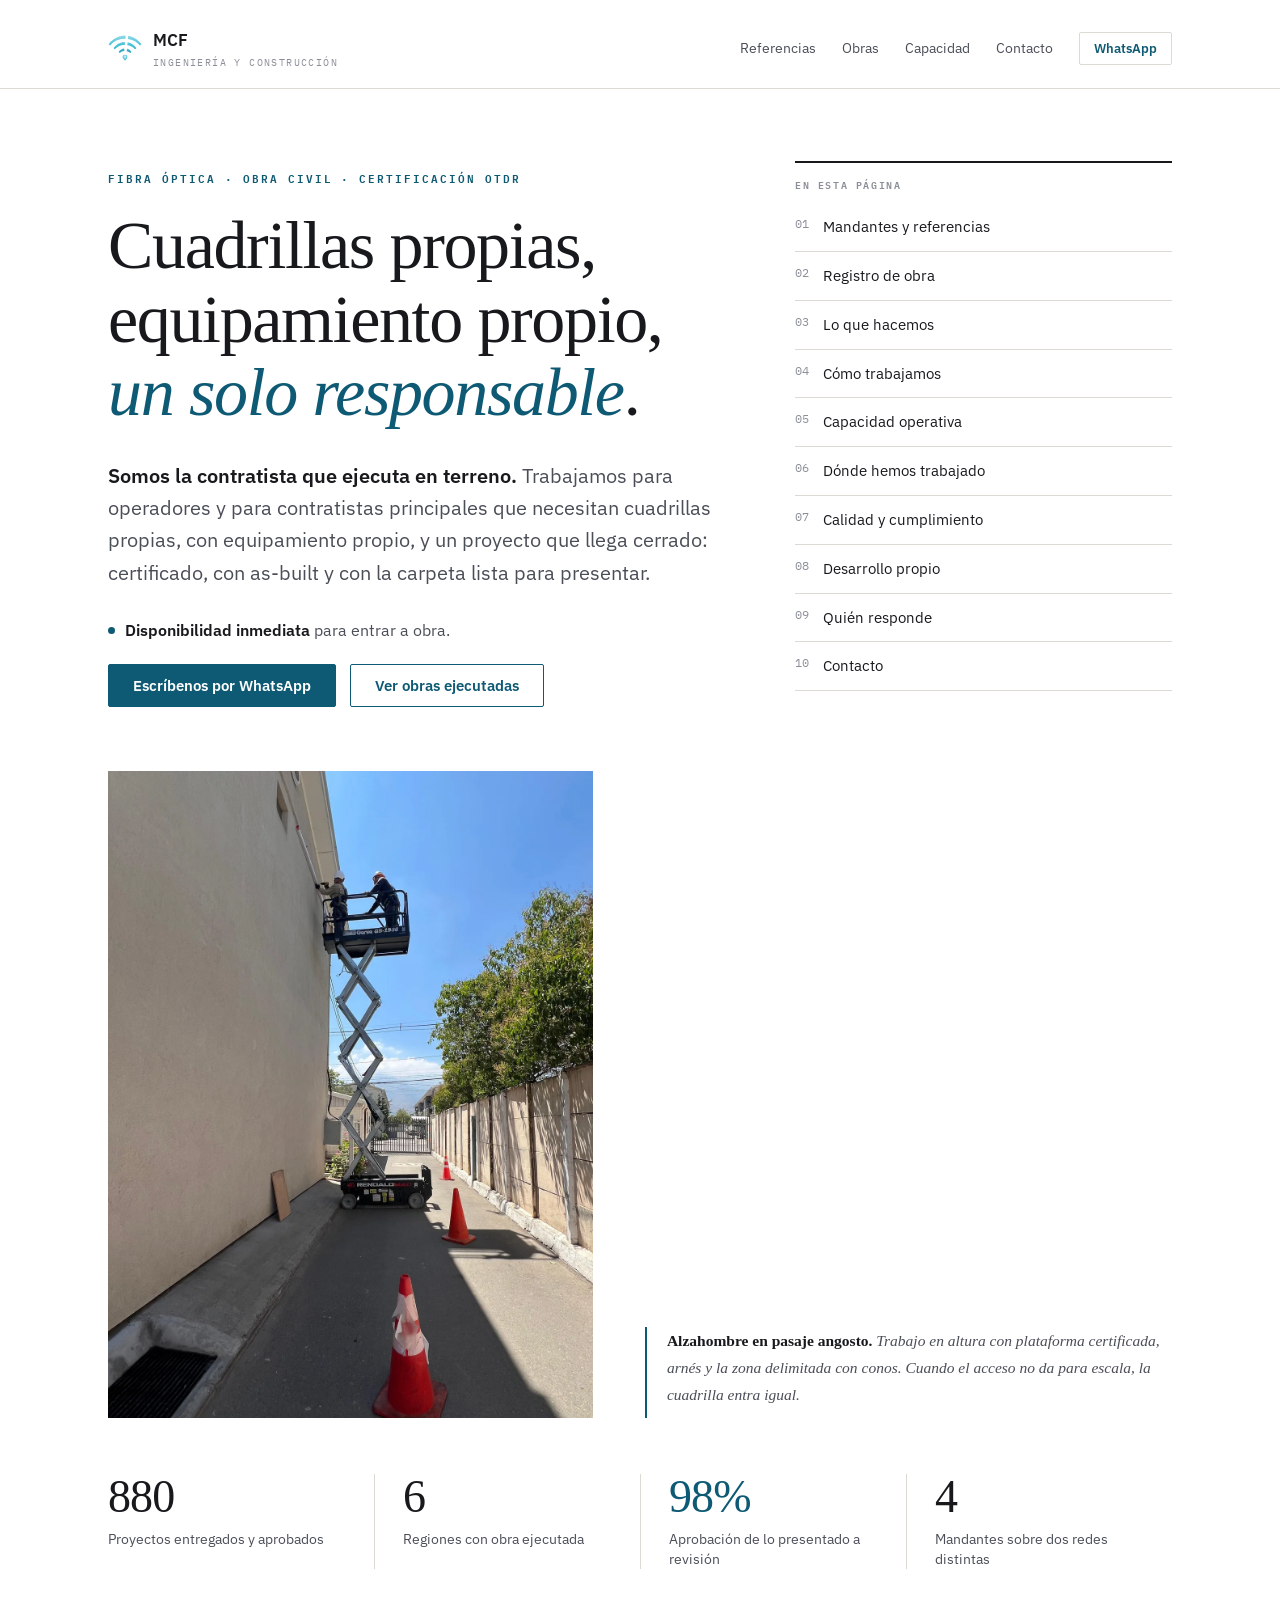
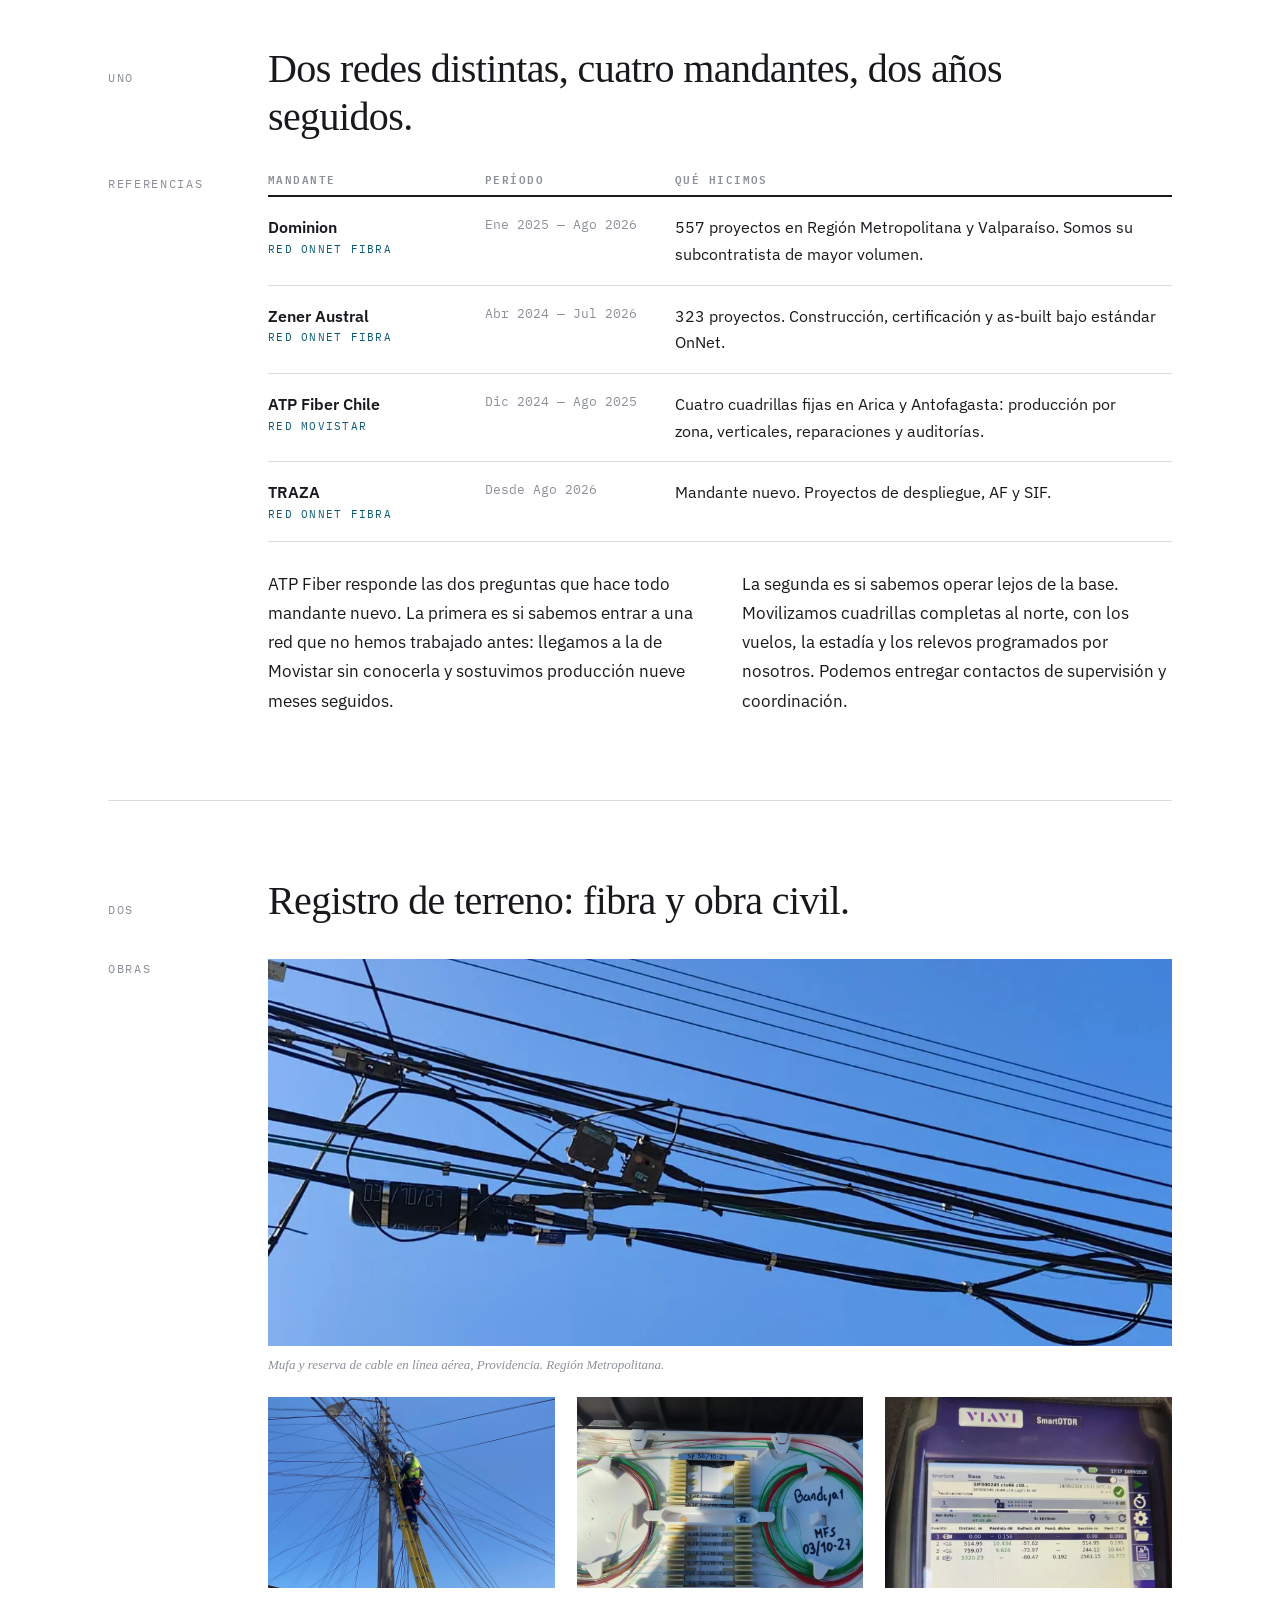
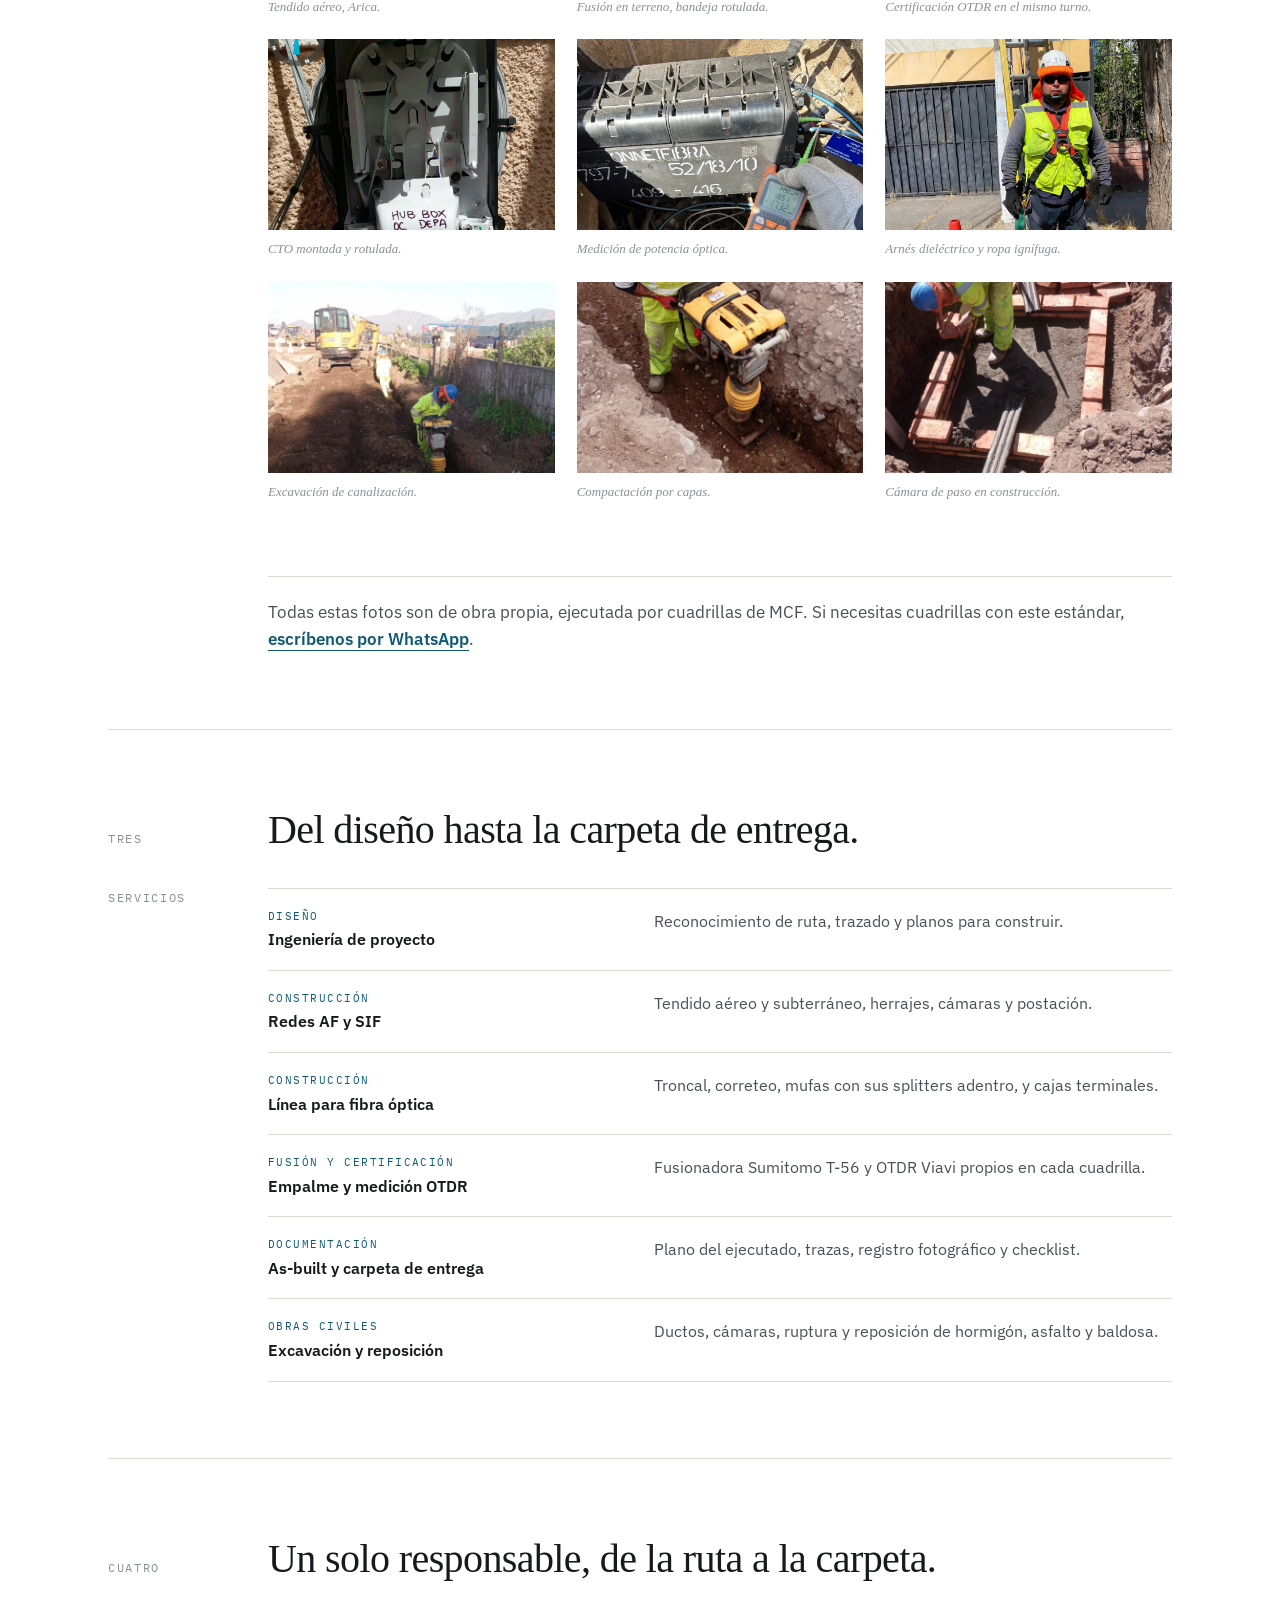
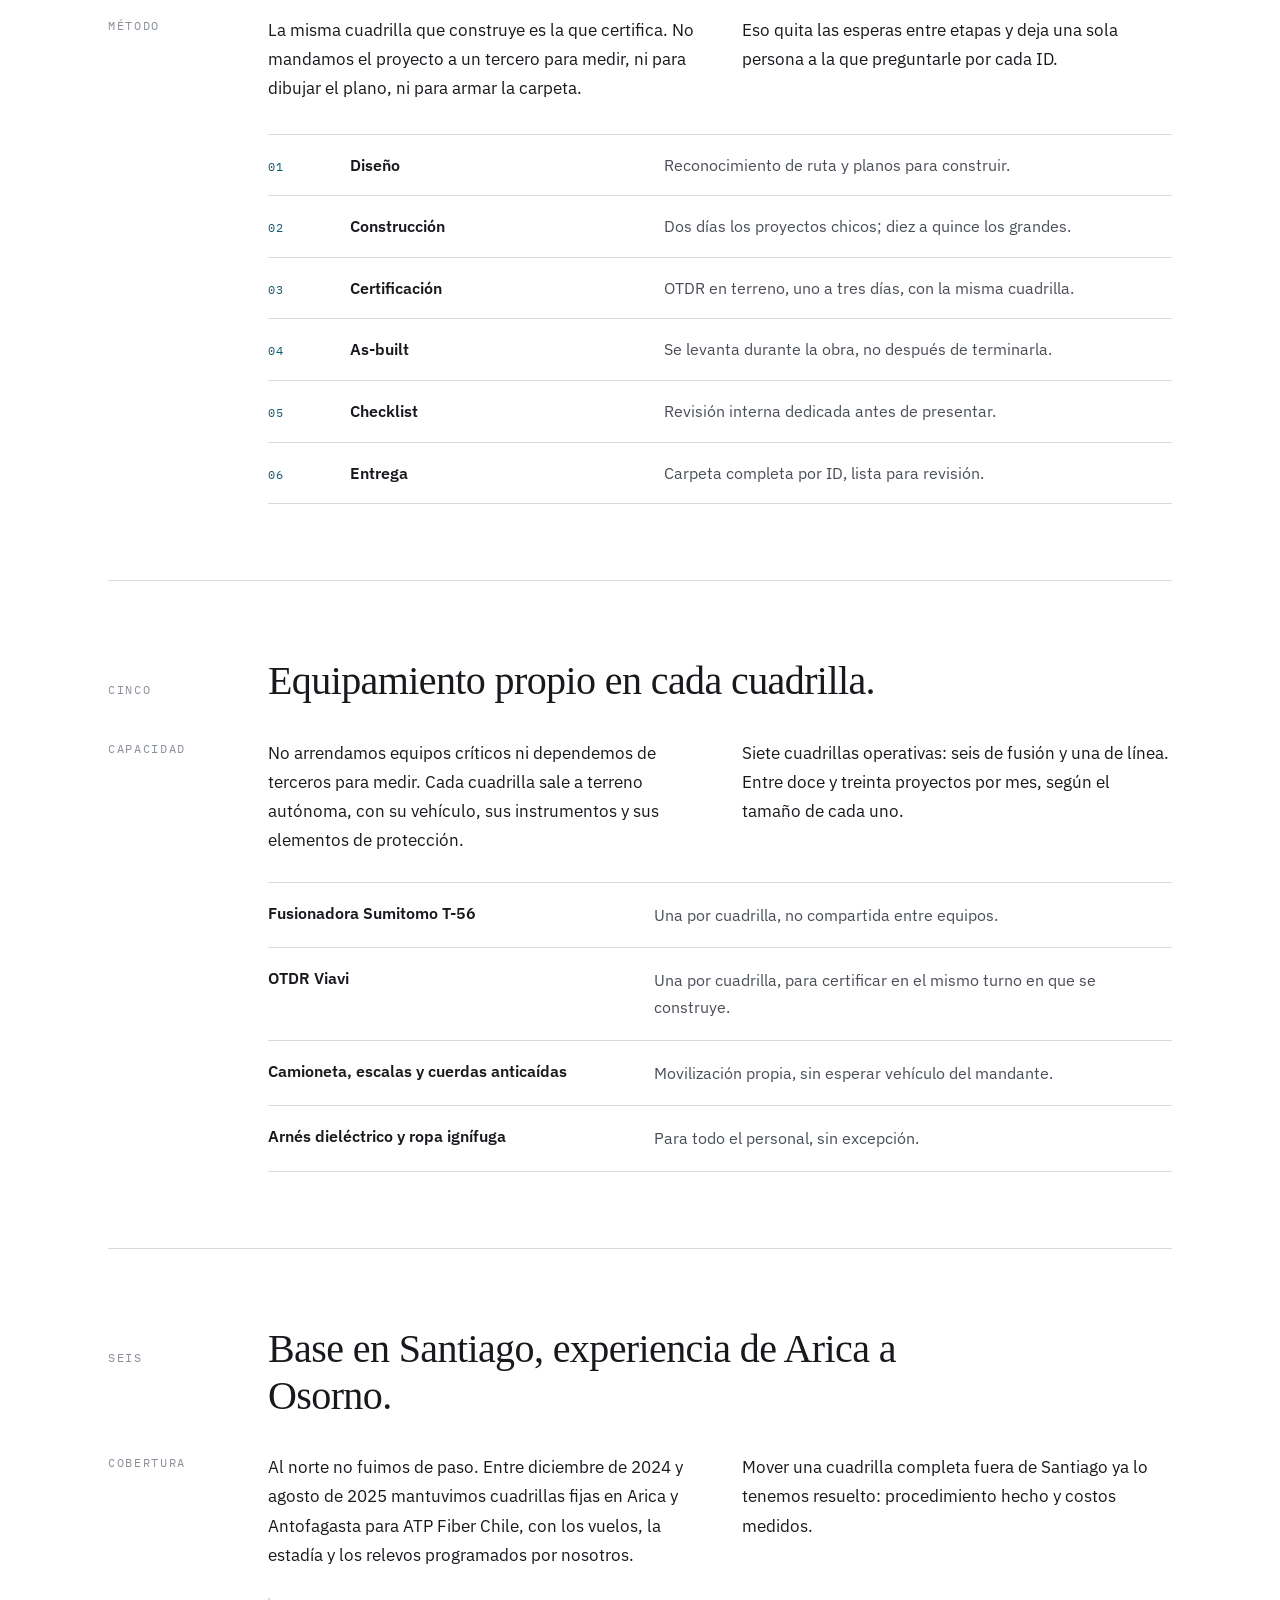
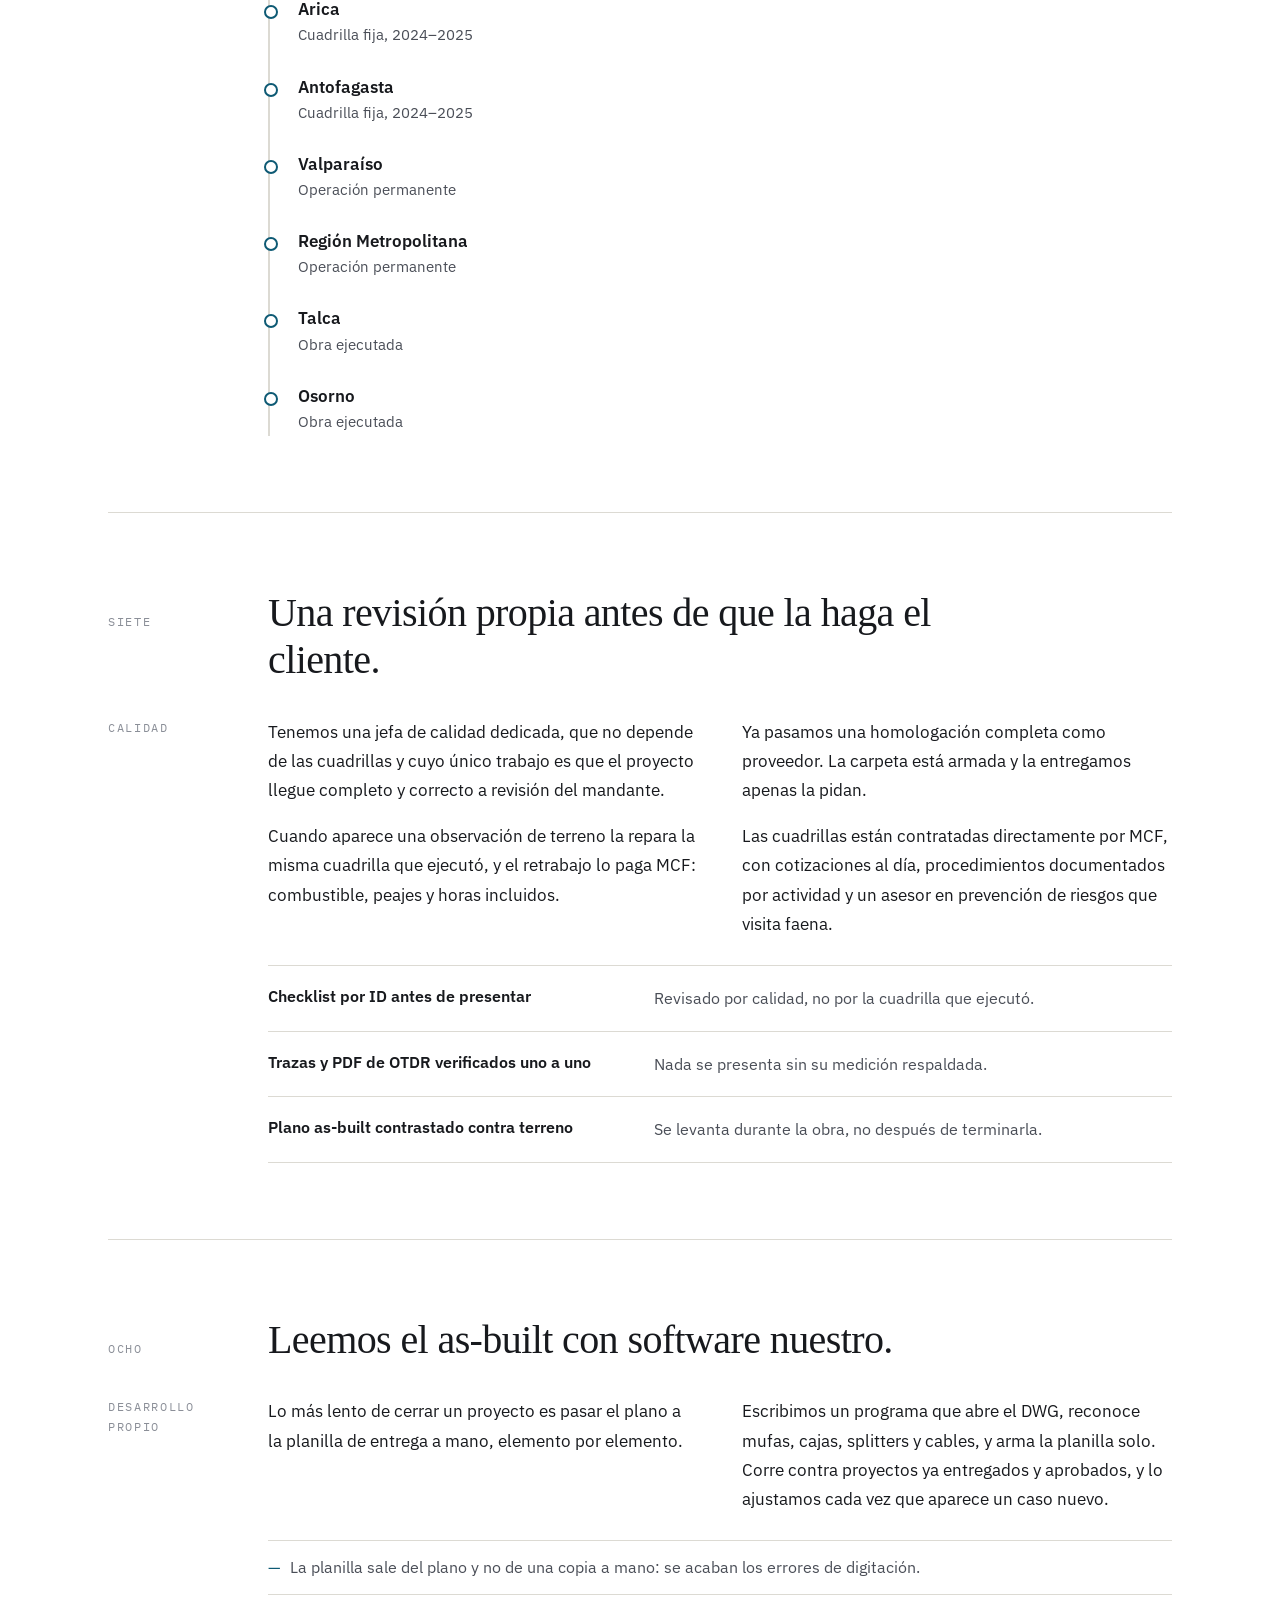
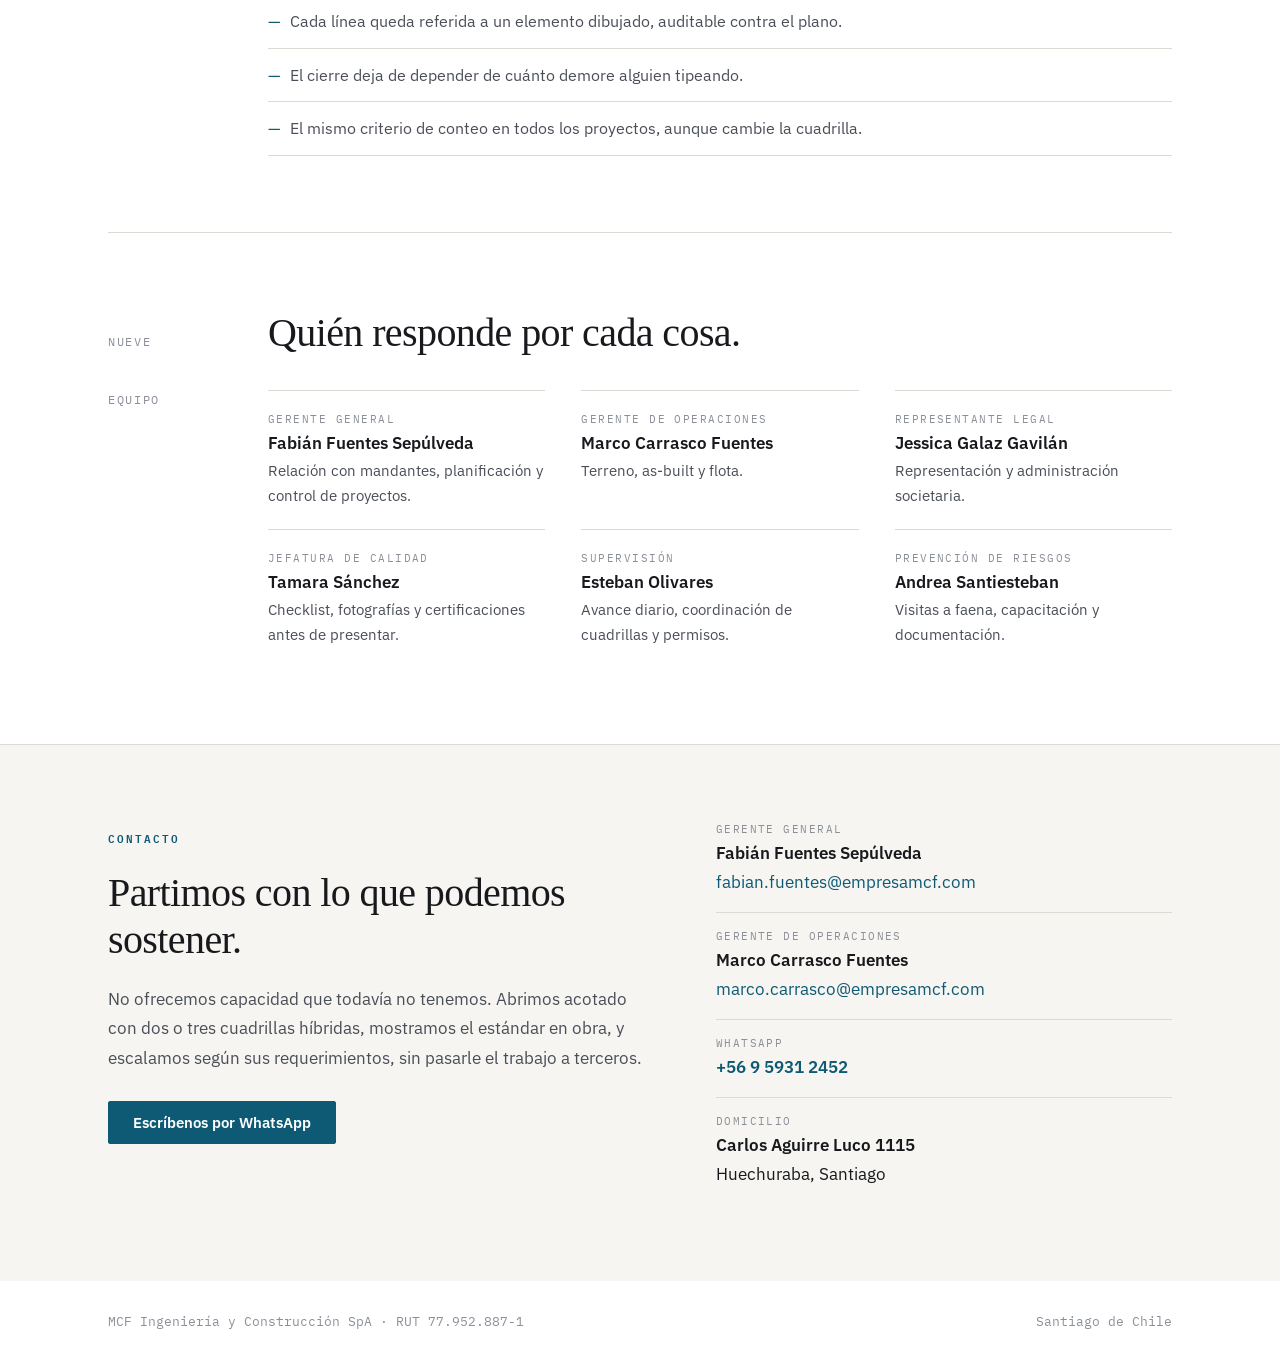
==== index.html @ 6c93913d "Cambia la foto ancha de la galeria y bloquea las carpetas viejas La foto ancha era postacion.jpg: ve" ====
<!doctype html>
<html lang="es-CL">
<head>
<meta charset="utf-8">
<meta name="viewport" content="width=device-width, initial-scale=1">
<title>MCF Ingeniería y Construcción SpA — Fibra óptica y obra civil</title>
<meta name="description" content="Contratista de fibra óptica y obra civil en Chile. Diseño, construcción AF y SIF, certificación OTDR y as-built. 880 proyectos entregados y aprobados entre Arica y Osorno.">
<link rel="canonical" href="https://empresamcf.com/">
<meta name="robots" content="index, follow">
<meta name="theme-color" content="#FFFFFF">

<link rel="icon" href="img/favicon.ico" sizes="any">
<link rel="apple-touch-icon" href="img/apple-touch-icon.png">

<meta property="og:type" content="website">
<meta property="og:site_name" content="MCF Ingeniería y Construcción SpA">
<meta property="og:title" content="MCF Ingeniería y Construcción SpA — Fibra óptica y obra civil">
<meta property="og:description" content="Cuadrillas propias, equipamiento propio, un solo responsable. Diseño, construcción, certificación OTDR y obra civil para redes de fibra óptica.">
<!-- og:url y og:image apuntan a la direccion que de verdad responde hoy.
     Cuando empresamcf.com este en linea, cambiar estas dos por el dominio
     propio; el canonical de arriba ya apunta ahi y no se toca. -->
<meta property="og:url" content="https://mcf-sitio-web.vercel.app/">
<meta property="og:image" content="https://mcf-sitio-web.vercel.app/img/og-portada.jpg">
<meta property="og:image:width" content="1200">
<meta property="og:image:height" content="630">
<meta property="og:locale" content="es_CL">
<meta name="twitter:card" content="summary_large_image">

<script type="application/ld+json">
{
  "@context": "https://schema.org",
  "@type": "Organization",
  "name": "MCF Ingeniería y Construcción SpA",
  "url": "https://empresamcf.com/",
  "logo": "https://empresamcf.com/img/mcf-logo.png",
  "image": "https://empresamcf.com/img/og-portada.jpg",
  "email": "fabian.fuentes@empresamcf.com",
  "telephone": "+56959312452",
  "taxID": "77.952.887-1",
  "numberOfEmployees": { "@type": "QuantitativeValue", "value": 23 },
  "address": {
    "@type": "PostalAddress",
    "streetAddress": "Carlos Aguirre Luco 1115",
    "addressLocality": "Huechuraba",
    "addressRegion": "Región Metropolitana",
    "addressCountry": "CL"
  },
  "areaServed": "Chile",
  "description": "Contratista de planta externa: diseño, construcción AF y SIF, fusión y certificación OTDR, as-built y obras civiles para redes de fibra óptica."
}
</script>
<style>
@font-face { font-family:'Plex Sans'; font-weight:400 700; font-display:swap; src:url(fonts/ibm-plex-sans-d8b4e62d.woff2) format('woff2'); }
@font-face { font-family:'Plex Mono'; font-weight:400; font-display:swap; src:url(fonts/ibm-plex-mono-bb87500e.woff2) format('woff2'); }
@font-face { font-family:'Plex Mono'; font-weight:600; font-display:swap; src:url(fonts/ibm-plex-mono-ce9a5ca3.woff2) format('woff2'); }

:root{
  --papel:#FFFFFF; --papel-2:#F6F5F1; --tinta:#17191D; --tinta-2:#4A4E57;
  --tinta-3:#8B8F98; --linea:#DCDAD3; --azul:#0E5A74; --azul-cl:#1C7E9E;
  --serif:Georgia,'Iowan Old Style','Times New Roman',serif;
  --sans:'Plex Sans',-apple-system,'Segoe UI',Roboto,sans-serif;
  --mono:'Plex Mono',ui-monospace,Menlo,Consolas,monospace;
}
*{box-sizing:border-box}
html{scroll-behavior:smooth}
body{
  margin:0; background:var(--papel); color:var(--tinta);
  font:400 17px/1.72 var(--sans); -webkit-font-smoothing:antialiased;
}
img{max-width:100%; height:auto; display:block}
a{color:var(--azul)}
.env{max-width:1120px; margin:0 auto; padding:0 28px}
.regla{border:0; border-top:1px solid var(--linea); margin:0}

/* ---------- cabecera ---------- */
.masthead{
  padding:26px 0 18px; position:sticky; top:0; z-index:60;
  background:var(--papel); transition:padding .18s ease;
}
/* al bajar se achica y dibuja su propia linea, para no tapar texto */
.masthead.compacto{padding:11px 0 10px; border-bottom:1px solid var(--linea)}
@media (prefers-reduced-motion:reduce){ .masthead{transition:none} }
/* los anclajes no deben quedar debajo de la cabecera fija */
article[id],section[id]{scroll-margin-top:76px}
.cabecera-acciones{display:flex; align-items:center; gap:26px}
.wsp{
  font:600 13px/1 var(--sans); color:var(--azul); text-decoration:none; white-space:nowrap;
  border:1px solid var(--linea); border-radius:2px; padding:9px 14px;
}
.wsp:hover{background:var(--azul); border-color:var(--azul); color:#fff}
.masthead .env{display:flex; align-items:center; justify-content:space-between; gap:24px; flex-wrap:wrap}
.marca{display:flex; align-items:center; gap:11px}
.marca img{width:34px}
.marca b{font:600 17px/1 var(--sans); letter-spacing:-.01em}
.marca span{display:block; font:400 10px/1.5 var(--mono); letter-spacing:.14em; color:var(--tinta-3); text-transform:uppercase}
.masthead nav{display:flex; gap:26px; font:400 14px/1 var(--sans)}
.masthead nav a{color:var(--tinta-2); text-decoration:none}
.masthead nav a:hover{color:var(--azul)}

/* bajo 440px la marca y el boton no caben en una sola fila: se oculta la
   bajada de la marca para que el boton no se descuelgue a una segunda linea.
   Va despues de .marca span, si no la regla de arriba lo anula. */
@media (max-width:440px){
  .marca span{display:none}
  .wsp{padding:9px 12px}
}

/* ---------- portada editorial ---------- */
.portada{padding:72px 0 0}
.portada .env{display:grid; grid-template-columns:1.55fr .95fr; gap:72px; align-items:start}
/* la fila de cifras no lleva indice al lado, asi que no tiene por que
   quedarse en la columna angosta: se abre a todo el ancho y queda alineada
   con la tabla y la galeria de mas abajo */
.portada>.env:last-of-type{display:block}
.kicker{font:600 11px/1 var(--mono); letter-spacing:.18em; text-transform:uppercase; color:var(--azul); margin-bottom:26px}
h1{font:400 clamp(40px,5.6vw,68px)/1.08 var(--serif); letter-spacing:-.02em; margin:0 0 30px}
h1 em{font-style:italic; color:var(--azul)}
.entrada{font:400 20px/1.62 var(--sans); color:var(--tinta-2); max-width:36em}
.entrada b{color:var(--tinta); font-weight:600}
.indice{border-top:2px solid var(--tinta); padding-top:16px}
.indice h2{font:600 10px/1 var(--mono); letter-spacing:.16em; text-transform:uppercase; color:var(--tinta-3); margin:0 0 14px}
.indice ol{list-style:none; margin:0; padding:0; counter-reset:n}
.indice li{counter-increment:n; border-bottom:1px solid var(--linea)}
.indice a{
  display:flex; gap:14px; padding:11px 0; text-decoration:none;
  color:var(--tinta); font-size:15px;
}
.indice a::before{content:counter(n,decimal-leading-zero); font:400 12px/1.6 var(--mono); color:var(--tinta-3)}
.indice a:hover{color:var(--azul)}

.acciones{display:flex; gap:14px; flex-wrap:wrap; margin-top:34px}
/* la linea de disponibilidad va sobre los botones: para un mandante que
   necesita cuadrillas pronto es el dato que mas pesa de toda la portada */
.disponible{margin:30px 0 0; font:400 15.5px/1.5 var(--sans); color:var(--tinta-2)}
.disponible b{color:var(--tinta); font-weight:600}
/* el punto va dentro del texto y no como caja aparte: asi la frase no se
   parte en dos columnas al angostarse y la linea sigue partiendo del margen */
.disponible b::before{
  content:""; display:inline-block; width:7px; height:7px; margin-right:10px;
  border-radius:50%; background:var(--azul); vertical-align:.12em;
}
.disponible + .acciones{margin-top:22px}
/* invitacion al cerrar la galeria, en el punto de mayor conviccion.
   .cuerpo es una grilla de 120px + contenido: sin grid-column el parrafo
   caia en la columna del rotulo y quedaba en una tira de 120px de ancho */
.cuerpo>.invita{grid-column:2}
.invita{
  margin:34px 0 0; padding-top:22px; border-top:1px solid var(--linea);
  font:400 16.5px/1.65 var(--sans); color:var(--tinta-2);
}
.invita a{font-weight:600; text-decoration:none; border-bottom:1px solid var(--azul)}
.invita a:hover{color:var(--azul-cl); border-color:var(--azul-cl)}
.boton{
  display:inline-block; padding:13px 24px; text-decoration:none; font:600 15px/1 var(--sans);
  border:1px solid var(--azul); color:var(--azul); border-radius:2px;
}
.boton.lleno{background:var(--azul); color:#fff}
.boton:hover{background:var(--azul-cl); border-color:var(--azul-cl); color:#fff}

/* ---------- foto de apertura ---------- */
.apertura{
  margin:64px auto 0; max-width:1120px; padding:0 28px;
  display:grid; grid-template-columns:minmax(0,.92fr) minmax(0,1fr);
  gap:52px; align-items:end;
}
/* la foto va completa: sin object-fit y sin aspect-ratio, manda su propia forma */
.apertura img{display:block; width:100%; height:auto}
.apertura figcaption{
  font:400 15.5px/1.75 var(--serif); font-style:italic; color:var(--tinta-2);
  margin:0; padding:0 0 10px 20px; border-left:2px solid var(--azul);
}
.apertura figcaption b{font-style:normal; font-weight:600; color:var(--tinta)}
@media (max-width:860px){
  /* 28px, el mismo retiro que .env: con 22 la foto sobresalia seis pixeles
     a cada lado y no calzaba con el texto de arriba ni con las cifras */
  .apertura{grid-template-columns:1fr; gap:22px; align-items:start; padding:0 28px}
  .apertura figcaption{padding-bottom:0}
}

/* ---------- cifras ---------- */
.cifras{display:grid; grid-template-columns:repeat(4,1fr); gap:0; margin:56px 0 0}
.cifras div{padding:0 28px; border-left:1px solid var(--linea)}
.cifras div:first-child{padding-left:0; border-left:0}
.cifras b{display:block; font:400 46px/1 var(--serif); letter-spacing:-.02em}
.cifras .az{color:var(--azul)}
.cifras small{display:block; margin-top:9px; font-size:13.5px; color:var(--tinta-2); line-height:1.5}

/* ---------- articulos ---------- */
article{padding:76px 0}
article + article{border-top:1px solid var(--linea)}
.cab{display:grid; grid-template-columns:120px 1fr; gap:40px; align-items:baseline; margin-bottom:34px}
.num{font:400 12px/1.6 var(--mono); letter-spacing:.14em; color:var(--tinta-3); text-transform:uppercase}
h2{font:400 clamp(28px,3.4vw,40px)/1.18 var(--serif); letter-spacing:-.015em; margin:0; max-width:19em}
.cuerpo{display:grid; grid-template-columns:120px 1fr; gap:40px}
.texto{columns:2; column-gap:44px; max-width:none}
.texto p{margin:0 0 17px; break-inside:avoid}
.texto p:last-child{margin-bottom:0}
@media (max-width:860px){ .texto{columns:1} }

/* listas de servicio, sin recuadros */
.lista{list-style:none; margin:0; padding:0}
.lista li{padding:19px 0; border-top:1px solid var(--linea); display:grid; grid-template-columns:.9fr 1.3fr; gap:28px}
.lista li:last-child{border-bottom:1px solid var(--linea)}
.lista h3{margin:0; font:600 16px/1.4 var(--sans)}
.lista .rama{display:block; font:400 10.5px/1.6 var(--mono); letter-spacing:.14em; text-transform:uppercase; color:var(--azul); margin-bottom:4px}
.lista p{margin:0; color:var(--tinta-2); font-size:15.5px}

/* pasos del metodo: filas numeradas, sin tarjetas */
.pasos{list-style:none; margin:0; padding:0; counter-reset:q}
.pasos li{
  counter-increment:q; padding:17px 0; border-top:1px solid var(--linea);
  display:grid; grid-template-columns:58px .8fr 1.4fr; gap:24px; align-items:baseline;
}
.pasos li:last-child{border-bottom:1px solid var(--linea)}
.pasos li::before{
  content:counter(q,decimal-leading-zero);
  font:400 12px/1.6 var(--mono); color:var(--azul); letter-spacing:.06em;
}
.pasos b{font:600 16px/1.4 var(--sans)}
.pasos span{color:var(--tinta-2); font-size:15.5px}
@media (max-width:760px){
  .pasos li{grid-template-columns:40px 1fr; gap:4px 16px}
  .pasos span{grid-column:2}
}

/* lo que resuelve el software: vinetas con guion, sin bolitas */
.gana{list-style:none; margin:26px 0 0; padding:0}
.gana li{padding:13px 0; border-top:1px solid var(--linea); color:var(--tinta-2); font-size:15.5px; padding-left:22px; position:relative}
.gana li::before{content:'—'; position:absolute; left:0; color:var(--azul)}
.gana li:last-child{border-bottom:1px solid var(--linea)}
@media (max-width:760px){ .lista li{grid-template-columns:1fr; gap:6px} }

/* referencias como tabla editorial */
table{width:100%; border-collapse:collapse; font-size:15.5px}
th{
  text-align:left; font:600 10.5px/1 var(--mono); letter-spacing:.14em; text-transform:uppercase;
  color:var(--tinta-3); padding:0 16px 11px 0; border-bottom:2px solid var(--tinta);
}
td{padding:17px 16px 17px 0; border-bottom:1px solid var(--linea); vertical-align:top}
td:first-child{font-weight:600; width:24%}
td .red{display:block; font:400 10.5px/1.7 var(--mono); letter-spacing:.12em; text-transform:uppercase; color:var(--azul); font-weight:400}
td.fecha{font:400 13px/1.7 var(--mono); color:var(--tinta-3); width:21%; white-space:nowrap}

/* galeria editorial: una grande y una banda de chicas */
.galeria{display:grid; grid-template-columns:repeat(3,1fr); gap:22px}
.galeria figure{margin:0}
.galeria img{width:100%; aspect-ratio:3/2; object-fit:cover}
.galeria figcaption{font:400 13px/1.55 var(--serif); font-style:italic; color:var(--tinta-3); padding-top:9px}
.galeria .ancha{grid-column:span 3}
.galeria .ancha img{aspect-ratio:21/9}
@media (max-width:760px){ .galeria{grid-template-columns:1fr} .galeria .ancha{grid-column:auto} }

/* mapa de cobertura, como escala */
.escala{list-style:none; margin:28px 0 0; padding:0; border-left:2px solid var(--linea)}
.escala li{position:relative; padding:0 0 26px 28px}
.escala li::before{
  content:''; position:absolute; left:-6px; top:7px; width:10px; height:10px;
  border-radius:50%; background:var(--papel); border:2px solid var(--azul);
}
.escala li:last-child{padding-bottom:0}
.escala b{display:block; font:600 17px/1.3 var(--sans)}
.escala span{font-size:14.5px; color:var(--tinta-2)}

/* equipo */
.equipo{display:grid; grid-template-columns:repeat(3,1fr); gap:0 36px}
.equipo div{padding:20px 0; border-top:1px solid var(--linea)}
.equipo .rol{display:block; font:400 10.5px/1.7 var(--mono); letter-spacing:.14em; text-transform:uppercase; color:var(--tinta-3)}
.equipo b{display:block; font:600 16.5px/1.4 var(--sans); margin:3px 0 4px}
.equipo p{margin:0; font-size:14.5px; color:var(--tinta-2)}
@media (max-width:760px){ .equipo{grid-template-columns:1fr} }

/* cierre */
.cierre{background:var(--papel-2); padding:76px 0; border-top:1px solid var(--linea)}
.cierre .env{display:grid; grid-template-columns:1.2fr 1fr; gap:60px; align-items:start}
.datos{list-style:none; margin:0; padding:0}
.datos li{padding:15px 0; border-top:1px solid var(--linea)}
.datos li:first-child{border-top:0; padding-top:0}
.datos .rot{display:block; font:400 10.5px/1.7 var(--mono); letter-spacing:.14em; text-transform:uppercase; color:var(--tinta-3)}
.datos b{font:600 16.5px/1.5 var(--sans)}
.datos a{text-decoration:none}
.datos a:hover{text-decoration:underline}

.pie{padding:30px 0; font:400 12.5px/1.7 var(--mono); color:var(--tinta-3)}
.pie .env{display:flex; justify-content:space-between; gap:20px; flex-wrap:wrap}

/* en telefono la tabla no cabe: se apila como fichas */
@media (max-width:700px){
  table,tbody,tr,td{display:block; width:100%}
  thead{display:none}
  tr{padding:18px 0; border-bottom:1px solid var(--linea)}
  td{border:0; padding:2px 0}
  td:first-child{width:auto; font-size:18.5px}
  td.fecha{width:auto; margin-bottom:6px}
}

@media (max-width:900px){
  .portada .env{grid-template-columns:1fr; gap:46px}
  .cab,.cuerpo{grid-template-columns:1fr; gap:14px}
  .cuerpo>.invita{grid-column:1}
  .cifras{grid-template-columns:1fr 1fr; gap:26px 0}
  .cifras div{border-left:0; padding:0}
  .cierre .env{grid-template-columns:1fr; gap:40px}
  .masthead nav{display:none}
  /* En pantalla angosta se reordena la portada: texto, cifras, foto e
     indice al final. Asi los numeros aparecen una pantalla antes en vez
     de quedar detras de la foto vertical y de diez enlaces.
     El indice vive dentro de la misma caja que el titular, asi que para
     poder ordenarlo aparte hay que disolver esa caja con display:contents
     y devolverle a mano el ancho y el aire lateral a sus dos piezas. */
  .portada{display:flex; flex-direction:column}
  .portada>.env:first-of-type{display:contents}
  .portada>.env:first-of-type>div:first-child{
    order:1; width:100%; max-width:1120px; margin:0 auto; padding:0 28px;
  }
  /* width:100% porque en columna flexible el margin:auto de .env la
     encoge a su contenido y las cifras quedaban angostas y centradas */
  .portada>.env:last-of-type{order:2; width:100%}
  .portada>.apertura{order:3}
  /* con margen y no con padding: el filete de arriba lleva el mismo
     retiro que el texto, en vez de cruzar la pantalla de borde a borde */
  .portada>.env:first-of-type>.indice{order:4; margin:46px 28px 0}
}
</style>
</head>
<body>

<header class="masthead">
  <div class="env">
    <div class="marca">
      <img src="img/mcf-simbolo.svg" alt="" width="34" height="30">
      <div><b>MCF</b><span>Ingeniería y Construcción</span></div>
    </div>
    <div class="cabecera-acciones">
      <nav>
        <a href="#referencias">Referencias</a>
        <a href="#obras">Obras</a>
        <a href="#capacidad">Capacidad</a>
        <a href="#contacto">Contacto</a>
      </nav>
      <a class="wsp" href="https://wa.me/56959312452?text=Hola%2C%20escribo%20desde%20el%20sitio%20de%20MCF.%20Quiero%20consultar%20por%20disponibilidad%20de%20cuadrillas." rel="noopener">WhatsApp</a>
    </div>
  </div>
</header>
<hr class="regla">

<section class="portada">
  <div class="env">
    <div>
      <p class="kicker">Fibra óptica · Obra civil · Certificación OTDR</p>
      <h1>Cuadrillas propias, equipamiento propio, <em>un solo responsable</em>.</h1>
      <p class="entrada"><b>Somos la contratista que ejecuta en terreno.</b> Trabajamos para operadores y para contratistas principales que necesitan cuadrillas propias, con equipamiento propio, y un proyecto que llega cerrado: certificado, con as-built y con la carpeta lista para presentar.</p>
      <p class="disponible"><b>Disponibilidad inmediata</b> para entrar a obra.</p>
      <div class="acciones">
        <a class="boton lleno" href="https://wa.me/56959312452?text=Hola%2C%20escribo%20desde%20el%20sitio%20de%20MCF.%20Quiero%20consultar%20por%20disponibilidad%20de%20cuadrillas." rel="noopener">Escríbenos por WhatsApp</a>
        <a class="boton" href="#obras">Ver obras ejecutadas</a>
      </div>
    </div>
    <div class="indice">
      <h2>En esta página</h2>
      <ol>
        <li><a href="#referencias">Mandantes y referencias</a></li>
        <li><a href="#obras">Registro de obra</a></li>
        <li><a href="#servicios">Lo que hacemos</a></li>
        <li><a href="#metodo">Cómo trabajamos</a></li>
        <li><a href="#capacidad">Capacidad operativa</a></li>
        <li><a href="#cobertura">Dónde hemos trabajado</a></li>
        <li><a href="#calidad">Calidad y cumplimiento</a></li>
        <li><a href="#software">Desarrollo propio</a></li>
        <li><a href="#equipo">Quién responde</a></li>
        <li><a href="#contacto">Contacto</a></li>
      </ol>
    </div>
  </div>

  <figure class="apertura">
    <picture>
      <source srcset="img/obra/alzahombre.webp" type="image/webp">
      <img src="img/obra/alzahombre.jpg" width="1200" height="1600"
           alt="Dos técnicos de MCF trabajando desde un alzahombre Genie GS-1930 en la fachada de un edificio, con la zona delimitada por conos.">
    </picture>
    <figcaption><b>Alzahombre en pasaje angosto.</b> Trabajo en altura con plataforma certificada, arnés y la zona delimitada con conos. Cuando el acceso no da para escala, la cuadrilla entra igual.</figcaption>
  </figure>

  <div class="env">
    <div class="cifras">
      <div><b>880</b><small>Proyectos entregados y aprobados</small></div>
      <div><b>6</b><small>Regiones con obra ejecutada</small></div>
      <div><b class="az">98%</b><small>Aprobación de lo presentado a revisión</small></div>
      <div><b>4</b><small>Mandantes sobre dos redes distintas</small></div>
    </div>
  </div>
</section>

<div class="env">

<article id="referencias">
  <div class="cab"><span class="num">Uno</span><h2>Dos redes distintas, cuatro mandantes, dos años seguidos.</h2></div>
  <div class="cuerpo">
    <span class="num">Referencias</span>
    <div>
      <table>
        <thead><tr><th>Mandante</th><th>Período</th><th>Qué hicimos</th></tr></thead>
        <tbody>
          <tr><td>Dominion<span class="red">Red OnNet Fibra</span></td><td class="fecha">Ene 2025 — Ago 2026</td><td>557 proyectos en Región Metropolitana y Valparaíso. Somos su subcontratista de mayor volumen.</td></tr>
          <tr><td>Zener Austral<span class="red">Red OnNet Fibra</span></td><td class="fecha">Abr 2024 — Jul 2026</td><td>323 proyectos. Construcción, certificación y as-built bajo estándar OnNet.</td></tr>
          <tr><td>ATP Fiber Chile<span class="red">Red Movistar</span></td><td class="fecha">Dic 2024 — Ago 2025</td><td>Cuatro cuadrillas fijas en Arica y Antofagasta: producción por zona, verticales, reparaciones y auditorías.</td></tr>
          <tr><td>TRAZA<span class="red">Red OnNet Fibra</span></td><td class="fecha">Desde Ago 2026</td><td>Mandante nuevo. Proyectos de despliegue, AF y SIF.</td></tr>
        </tbody>
      </table>
      <div class="texto" style="margin-top:28px">
        <p>ATP Fiber responde las dos preguntas que hace todo mandante nuevo. La primera es si sabemos entrar a una red que no hemos trabajado antes: llegamos a la de Movistar sin conocerla y sostuvimos producción nueve meses seguidos.</p>
        <p>La segunda es si sabemos operar lejos de la base. Movilizamos cuadrillas completas al norte, con los vuelos, la estadía y los relevos programados por nosotros. Podemos entregar contactos de supervisión y coordinación.</p>
      </div>
    </div>
  </div>
</article>

<article id="obras">
  <div class="cab"><span class="num">Dos</span><h2>Registro de terreno: fibra y obra civil.</h2></div>
  <div class="cuerpo">
    <span class="num">Obras</span>
    <div class="galeria">
      <figure class="ancha">
        <picture><source srcset="img/obra/red-aerea.webp" type="image/webp"><img src="img/obra/red-aerea.jpg" width="1280" height="556" alt="Mufa instalada en una línea aérea de fibra en Providencia, con la reserva de cable enrollada a un costado y el tendido completo recortado contra el cielo."></picture>
        <figcaption>Mufa y reserva de cable en línea aérea, Providencia. Región Metropolitana.</figcaption>
      </figure>
      <figure><picture><source srcset="img/obra/poste-arica.webp" type="image/webp"><img src="img/obra/poste-arica.jpg" width="1200" height="800" alt="Técnico de MCF sobre una escala, trabajando el cableado de un poste de distribución en una calle de Arica."></picture><figcaption>Tendido aéreo, Arica.</figcaption></figure>
      <figure><picture><source srcset="img/obra/empalme.webp" type="image/webp"><img src="img/obra/empalme.jpg" width="1280" height="638" alt="Bandeja de empalme abierta con las fibras ordenadas y rotuladas."></picture><figcaption>Fusión en terreno, bandeja rotulada.</figcaption></figure>
      <figure><picture><source srcset="img/obra/otdr.webp" type="image/webp"><img src="img/obra/otdr.jpg" width="880" height="874" alt="Pantalla del OTDR mostrando la traza del enlace medido."></picture><figcaption>Certificación OTDR en el mismo turno.</figcaption></figure>
      <figure><picture><source srcset="img/obra/cto-pared.webp" type="image/webp"><img src="img/obra/cto-pared.jpg" width="1000" height="750" alt="CTO montada en fachada y abierta, con la bandeja de empalme y el splitter rotulados."></picture><figcaption>CTO montada y rotulada.</figcaption></figure>
      <figure><picture><source srcset="img/obra/fotometro.webp" type="image/webp"><img src="img/obra/fotometro.jpg" width="1000" height="750" alt="Medición de potencia óptica con fotómetro sobre una mufa de paso abierta en cámara subterránea."></picture><figcaption>Medición de potencia óptica.</figcaption></figure>
      <figure><picture><source srcset="img/obra/arnes.webp" type="image/webp"><img src="img/obra/arnes.jpg" width="1000" height="750" alt="Técnico con casco, chaleco reflectante y arnés de cuerpo completo."></picture><figcaption>Arnés dieléctrico y ropa ignífuga.</figcaption></figure>
      <figure><picture><source srcset="img/obra/canalizacion.webp" type="image/webp"><img src="img/obra/canalizacion.jpg" width="1200" height="800" alt="Excavación de zanja para canalización con retroexcavadora y cuadrilla de MCF compactando el fondo."></picture><figcaption>Excavación de canalización.</figcaption></figure>
      <figure><picture><source srcset="img/obra/compactacion-zanja.webp" type="image/webp"><img src="img/obra/compactacion-zanja.jpg" width="1200" height="800" alt="Compactación del fondo de zanja con apisonador antes de tender los ductos."></picture><figcaption>Compactación por capas.</figcaption></figure>
      <figure><picture><source srcset="img/obra/camara-ladrillo.webp" type="image/webp"><img src="img/obra/camara-ladrillo.jpg" width="1200" height="800" alt="Cámara de paso levantada en ladrillo, con los ductos ya entrando por el costado de la excavación."></picture><figcaption>Cámara de paso en construcción.</figcaption></figure>
    </div>
    <p class="invita">Todas estas fotos son de obra propia, ejecutada por cuadrillas de MCF. Si necesitas cuadrillas con este estándar, <a href="https://wa.me/56959312452?text=Hola%2C%20escribo%20desde%20el%20sitio%20de%20MCF.%20Quiero%20consultar%20por%20disponibilidad%20de%20cuadrillas." rel="noopener">escríbenos por WhatsApp</a>.</p>
  </div>
</article>

<article id="servicios">
  <div class="cab"><span class="num">Tres</span><h2>Del diseño hasta la carpeta de entrega.</h2></div>
  <div class="cuerpo">
    <span class="num">Servicios</span>
    <ul class="lista">
      <li><div><span class="rama">Diseño</span><h3>Ingeniería de proyecto</h3></div><p>Reconocimiento de ruta, trazado y planos para construir.</p></li>
      <li><div><span class="rama">Construcción</span><h3>Redes AF y SIF</h3></div><p>Tendido aéreo y subterráneo, herrajes, cámaras y postación.</p></li>
      <li><div><span class="rama">Construcción</span><h3>Línea para fibra óptica</h3></div><p>Troncal, correteo, mufas con sus splitters adentro, y cajas terminales.</p></li>
      <li><div><span class="rama">Fusión y certificación</span><h3>Empalme y medición OTDR</h3></div><p>Fusionadora Sumitomo T-56 y OTDR Viavi propios en cada cuadrilla.</p></li>
      <li><div><span class="rama">Documentación</span><h3>As-built y carpeta de entrega</h3></div><p>Plano del ejecutado, trazas, registro fotográfico y checklist.</p></li>
      <li><div><span class="rama">Obras civiles</span><h3>Excavación y reposición</h3></div><p>Ductos, cámaras, ruptura y reposición de hormigón, asfalto y baldosa.</p></li>
    </ul>
  </div>
</article>

<article id="metodo">
  <div class="cab"><span class="num">Cuatro</span><h2>Un solo responsable, de la ruta a la carpeta.</h2></div>
  <div class="cuerpo">
    <span class="num">Método</span>
    <div>
      <div class="texto">
        <p>La misma cuadrilla que construye es la que certifica. No mandamos el proyecto a un tercero para medir, ni para dibujar el plano, ni para armar la carpeta.</p>
        <p>Eso quita las esperas entre etapas y deja una sola persona a la que preguntarle por cada ID.</p>
      </div>
      <ul class="pasos" style="margin-top:30px">
        <li><b>Diseño</b><span>Reconocimiento de ruta y planos para construir.</span></li>
        <li><b>Construcción</b><span>Dos días los proyectos chicos; diez a quince los grandes.</span></li>
        <li><b>Certificación</b><span>OTDR en terreno, uno a tres días, con la misma cuadrilla.</span></li>
        <li><b>As-built</b><span>Se levanta durante la obra, no después de terminarla.</span></li>
        <li><b>Checklist</b><span>Revisión interna dedicada antes de presentar.</span></li>
        <li><b>Entrega</b><span>Carpeta completa por ID, lista para revisión.</span></li>
      </ul>
    </div>
  </div>
</article>

<article id="capacidad">
  <div class="cab"><span class="num">Cinco</span><h2>Equipamiento propio en cada cuadrilla.</h2></div>
  <div class="cuerpo">
    <span class="num">Capacidad</span>
    <div>
      <div class="texto">
        <p>No arrendamos equipos críticos ni dependemos de terceros para medir. Cada cuadrilla sale a terreno autónoma, con su vehículo, sus instrumentos y sus elementos de protección.</p>
        <p>Siete cuadrillas operativas: seis de fusión y una de línea. Entre doce y treinta proyectos por mes, según el tamaño de cada uno.</p>
      </div>
      <ul class="lista" style="margin-top:26px">
        <li><div><h3>Fusionadora Sumitomo T-56</h3></div><p>Una por cuadrilla, no compartida entre equipos.</p></li>
        <li><div><h3>OTDR Viavi</h3></div><p>Una por cuadrilla, para certificar en el mismo turno en que se construye.</p></li>
        <li><div><h3>Camioneta, escalas y cuerdas anticaídas</h3></div><p>Movilización propia, sin esperar vehículo del mandante.</p></li>
        <li><div><h3>Arnés dieléctrico y ropa ignífuga</h3></div><p>Para todo el personal, sin excepción.</p></li>
      </ul>
    </div>
  </div>
</article>

<article id="cobertura">
  <div class="cab"><span class="num">Seis</span><h2>Base en Santiago, experiencia de Arica a Osorno.</h2></div>
  <div class="cuerpo">
    <span class="num">Cobertura</span>
    <div>
      <div class="texto">
        <p>Al norte no fuimos de paso. Entre diciembre de 2024 y agosto de 2025 mantuvimos cuadrillas fijas en Arica y Antofagasta para ATP Fiber Chile, con los vuelos, la estadía y los relevos programados por nosotros.</p>
        <p>Mover una cuadrilla completa fuera de Santiago ya lo tenemos resuelto: procedimiento hecho y costos medidos.</p>
      </div>
      <ul class="escala">
        <li><b>Arica</b><span>Cuadrilla fija, 2024–2025</span></li>
        <li><b>Antofagasta</b><span>Cuadrilla fija, 2024–2025</span></li>
        <li><b>Valparaíso</b><span>Operación permanente</span></li>
        <li><b>Región Metropolitana</b><span>Operación permanente</span></li>
        <li><b>Talca</b><span>Obra ejecutada</span></li>
        <li><b>Osorno</b><span>Obra ejecutada</span></li>
      </ul>
    </div>
  </div>
</article>

<article id="calidad">
  <div class="cab"><span class="num">Siete</span><h2>Una revisión propia antes de que la haga el cliente.</h2></div>
  <div class="cuerpo">
    <span class="num">Calidad</span>
    <div>
      <div class="texto">
        <p>Tenemos una jefa de calidad dedicada, que no depende de las cuadrillas y cuyo único trabajo es que el proyecto llegue completo y correcto a revisión del mandante.</p>
        <p>Cuando aparece una observación de terreno la repara la misma cuadrilla que ejecutó, y el retrabajo lo paga MCF: combustible, peajes y horas incluidos.</p>
        <p>Ya pasamos una homologación completa como proveedor. La carpeta está armada y la entregamos apenas la pidan.</p>
        <p>Las cuadrillas están contratadas directamente por MCF, con cotizaciones al día, procedimientos documentados por actividad y un asesor en prevención de riesgos que visita faena.</p>
      </div>
      <ul class="lista" style="margin-top:26px">
        <li><div><h3>Checklist por ID antes de presentar</h3></div><p>Revisado por calidad, no por la cuadrilla que ejecutó.</p></li>
        <li><div><h3>Trazas y PDF de OTDR verificados uno a uno</h3></div><p>Nada se presenta sin su medición respaldada.</p></li>
        <li><div><h3>Plano as-built contrastado contra terreno</h3></div><p>Se levanta durante la obra, no después de terminarla.</p></li>
      </ul>
    </div>
  </div>
</article>

<article id="software">
  <div class="cab"><span class="num">Ocho</span><h2>Leemos el as-built con software nuestro.</h2></div>
  <div class="cuerpo">
    <span class="num">Desarrollo propio</span>
    <div>
      <div class="texto">
        <p>Lo más lento de cerrar un proyecto es pasar el plano a la planilla de entrega a mano, elemento por elemento.</p>
        <p>Escribimos un programa que abre el DWG, reconoce mufas, cajas, splitters y cables, y arma la planilla solo. Corre contra proyectos ya entregados y aprobados, y lo ajustamos cada vez que aparece un caso nuevo.</p>
      </div>
      <ul class="gana">
        <li>La planilla sale del plano y no de una copia a mano: se acaban los errores de digitación.</li>
        <li>Cada línea queda referida a un elemento dibujado, auditable contra el plano.</li>
        <li>El cierre deja de depender de cuánto demore alguien tipeando.</li>
        <li>El mismo criterio de conteo en todos los proyectos, aunque cambie la cuadrilla.</li>
      </ul>
    </div>
  </div>
</article>

<article id="equipo">
  <div class="cab"><span class="num">Nueve</span><h2>Quién responde por cada cosa.</h2></div>
  <div class="cuerpo">
    <span class="num">Equipo</span>
    <div class="equipo">
      <div><span class="rol">Gerente general</span><b>Fabián Fuentes Sepúlveda</b><p>Relación con mandantes, planificación y control de proyectos.</p></div>
      <div><span class="rol">Gerente de operaciones</span><b>Marco Carrasco Fuentes</b><p>Terreno, as-built y flota.</p></div>
      <div><span class="rol">Representante legal</span><b>Jessica Galaz Gavilán</b><p>Representación y administración societaria.</p></div>
      <div><span class="rol">Jefatura de calidad</span><b>Tamara Sánchez</b><p>Checklist, fotografías y certificaciones antes de presentar.</p></div>
      <div><span class="rol">Supervisión</span><b>Esteban Olivares</b><p>Avance diario, coordinación de cuadrillas y permisos.</p></div>
      <div><span class="rol">Prevención de riesgos</span><b>Andrea Santiesteban</b><p>Visitas a faena, capacitación y documentación.</p></div>
    </div>
  </div>
</article>

</div>

<section class="cierre" id="contacto">
  <div class="env">
    <div>
      <p class="kicker">Contacto</p>
      <h2 style="margin-bottom:22px">Partimos con lo que podemos sostener.</h2>
      <p style="color:var(--tinta-2); max-width:34em; margin:0 0 28px">No ofrecemos capacidad que todavía no tenemos. Abrimos acotado con dos o tres cuadrillas híbridas, mostramos el estándar en obra, y escalamos según sus requerimientos, sin pasarle el trabajo a terceros.</p>
      <a class="boton lleno" href="https://wa.me/56959312452?text=Hola%2C%20escribo%20desde%20el%20sitio%20de%20MCF.%20Quiero%20consultar%20por%20disponibilidad%20de%20cuadrillas." rel="noopener">Escríbenos por WhatsApp</a>
    </div>
    <ul class="datos">
      <li><span class="rot">Gerente general</span><b>Fabián Fuentes Sepúlveda</b><br><a href="mailto:fabian.fuentes@empresamcf.com">fabian.fuentes@empresamcf.com</a></li>
      <li><span class="rot">Gerente de operaciones</span><b>Marco Carrasco Fuentes</b><br><a href="mailto:marco.carrasco@empresamcf.com">marco.carrasco@empresamcf.com</a></li>
      <li><span class="rot">WhatsApp</span><b><a href="https://wa.me/56959312452" rel="noopener">+56 9 5931 2452</a></b></li>
      <li><span class="rot">Domicilio</span><b>Carlos Aguirre Luco 1115</b><br>Huechuraba, Santiago</li>
    </ul>
  </div>
</section>

<footer class="pie">
  <div class="env">
    <span>MCF Ingeniería y Construcción SpA · RUT 77.952.887-1</span>
    <span>Santiago de Chile</span>
  </div>
</footer>

<script>
/* la cabecera queda igual arriba y se compacta recien al bajar */
(function(){
  var h = document.querySelector('.masthead');
  if(!h) return;
  function marcar(){ h.classList.toggle('compacto', window.scrollY > 60); }
  marcar();
  addEventListener('scroll', marcar, {passive:true});
})();
</script>

</body>
</html>
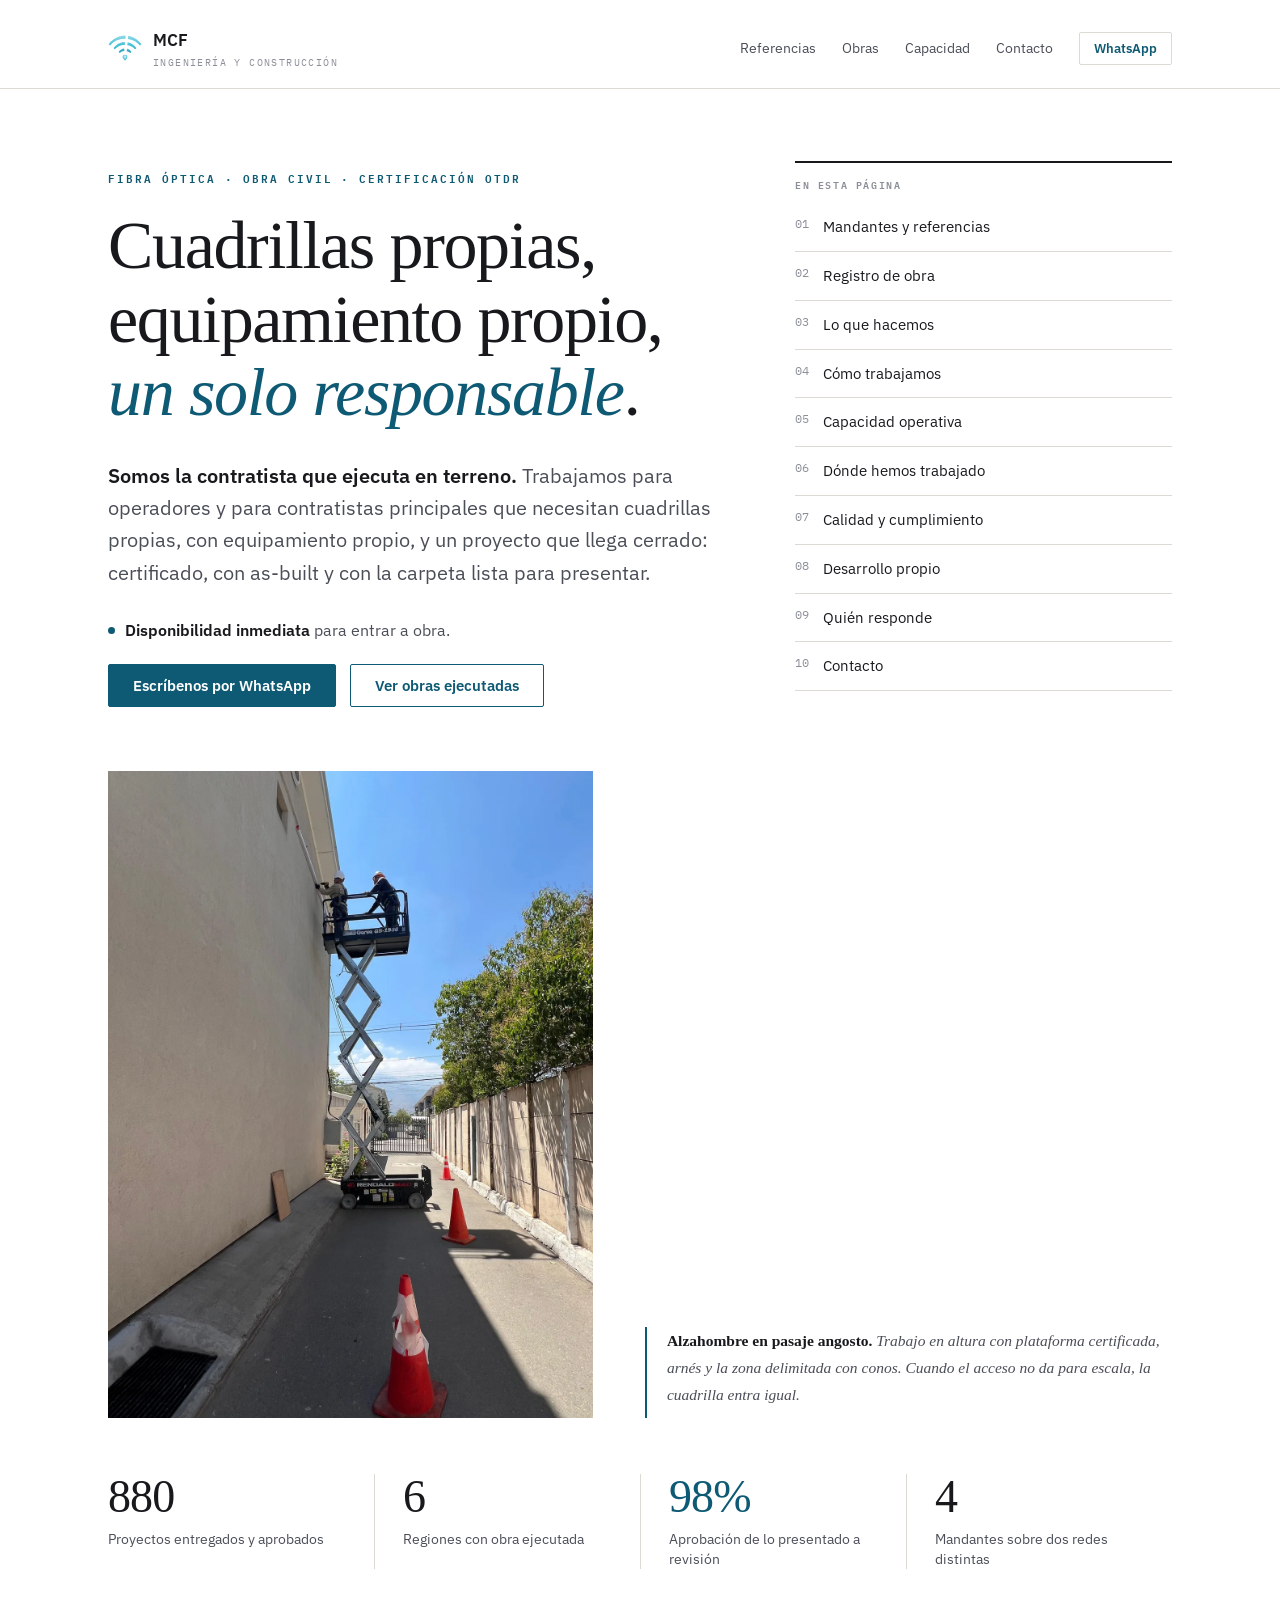
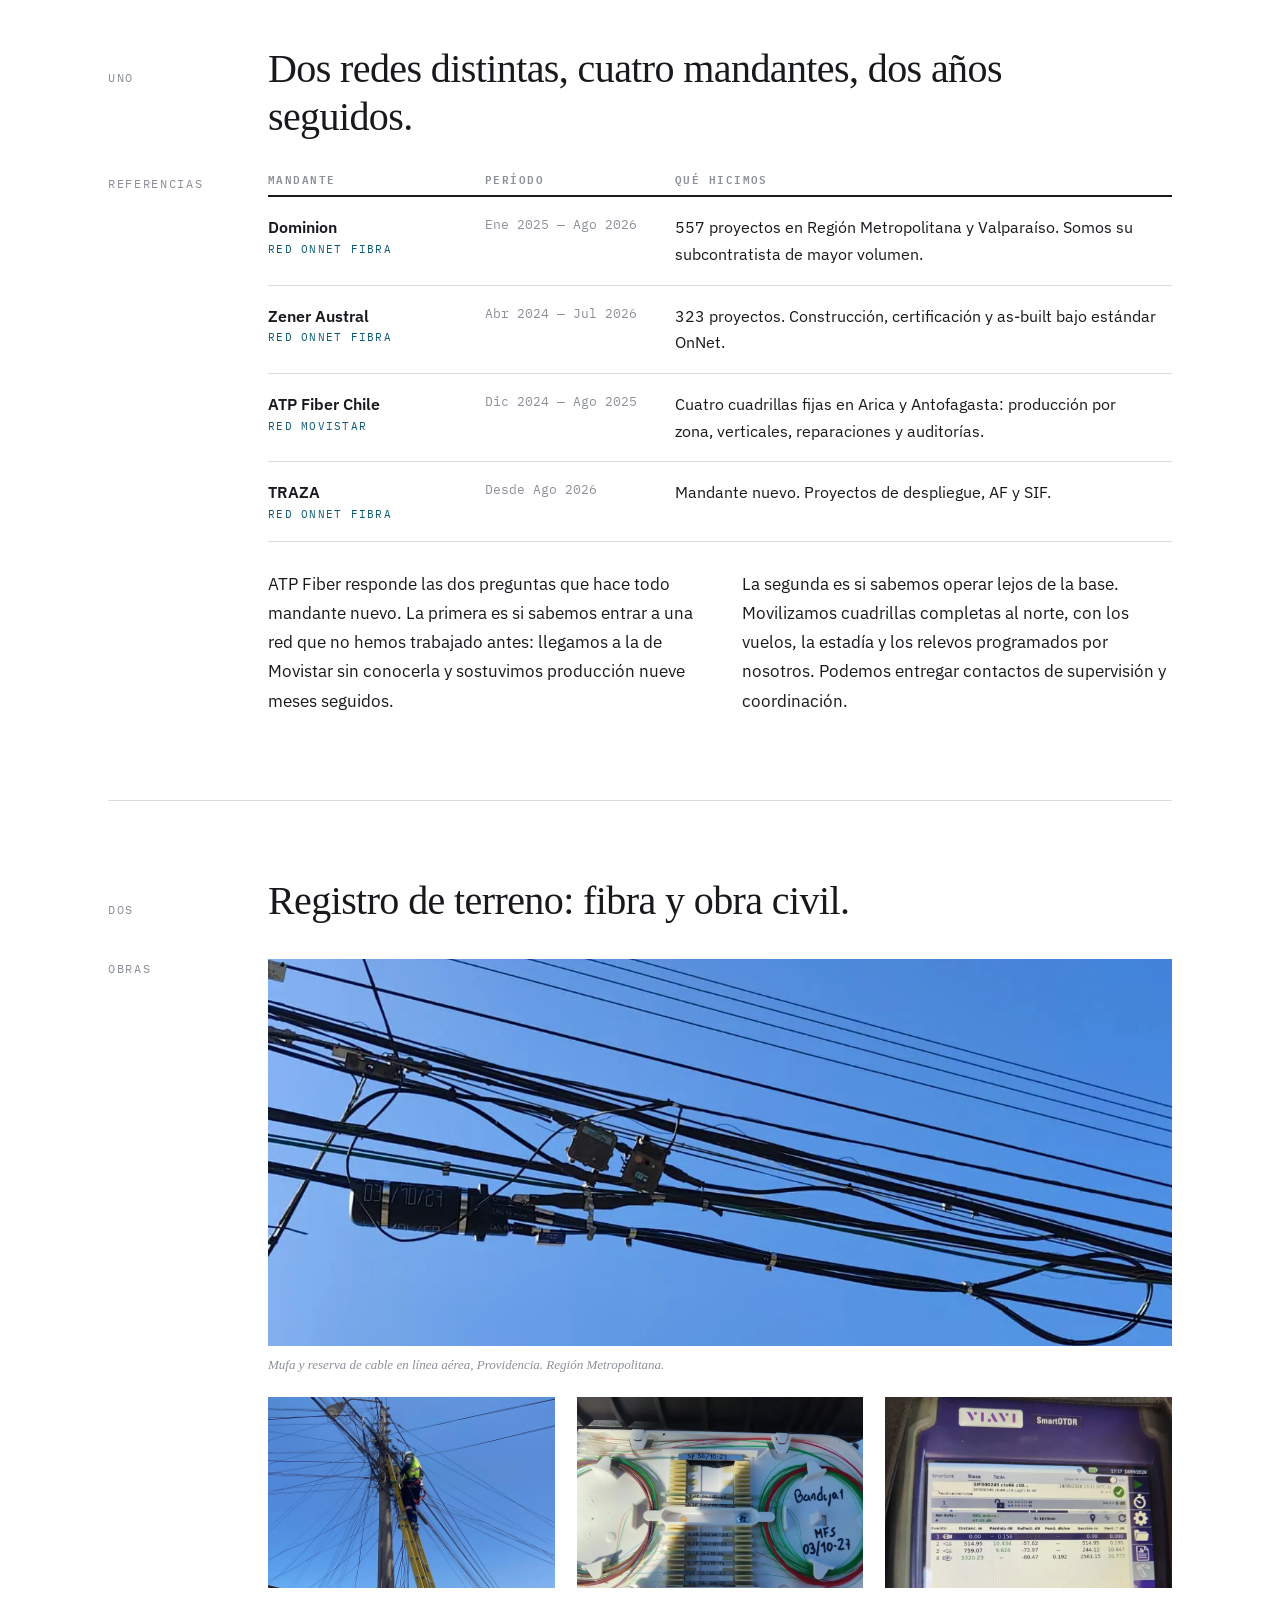
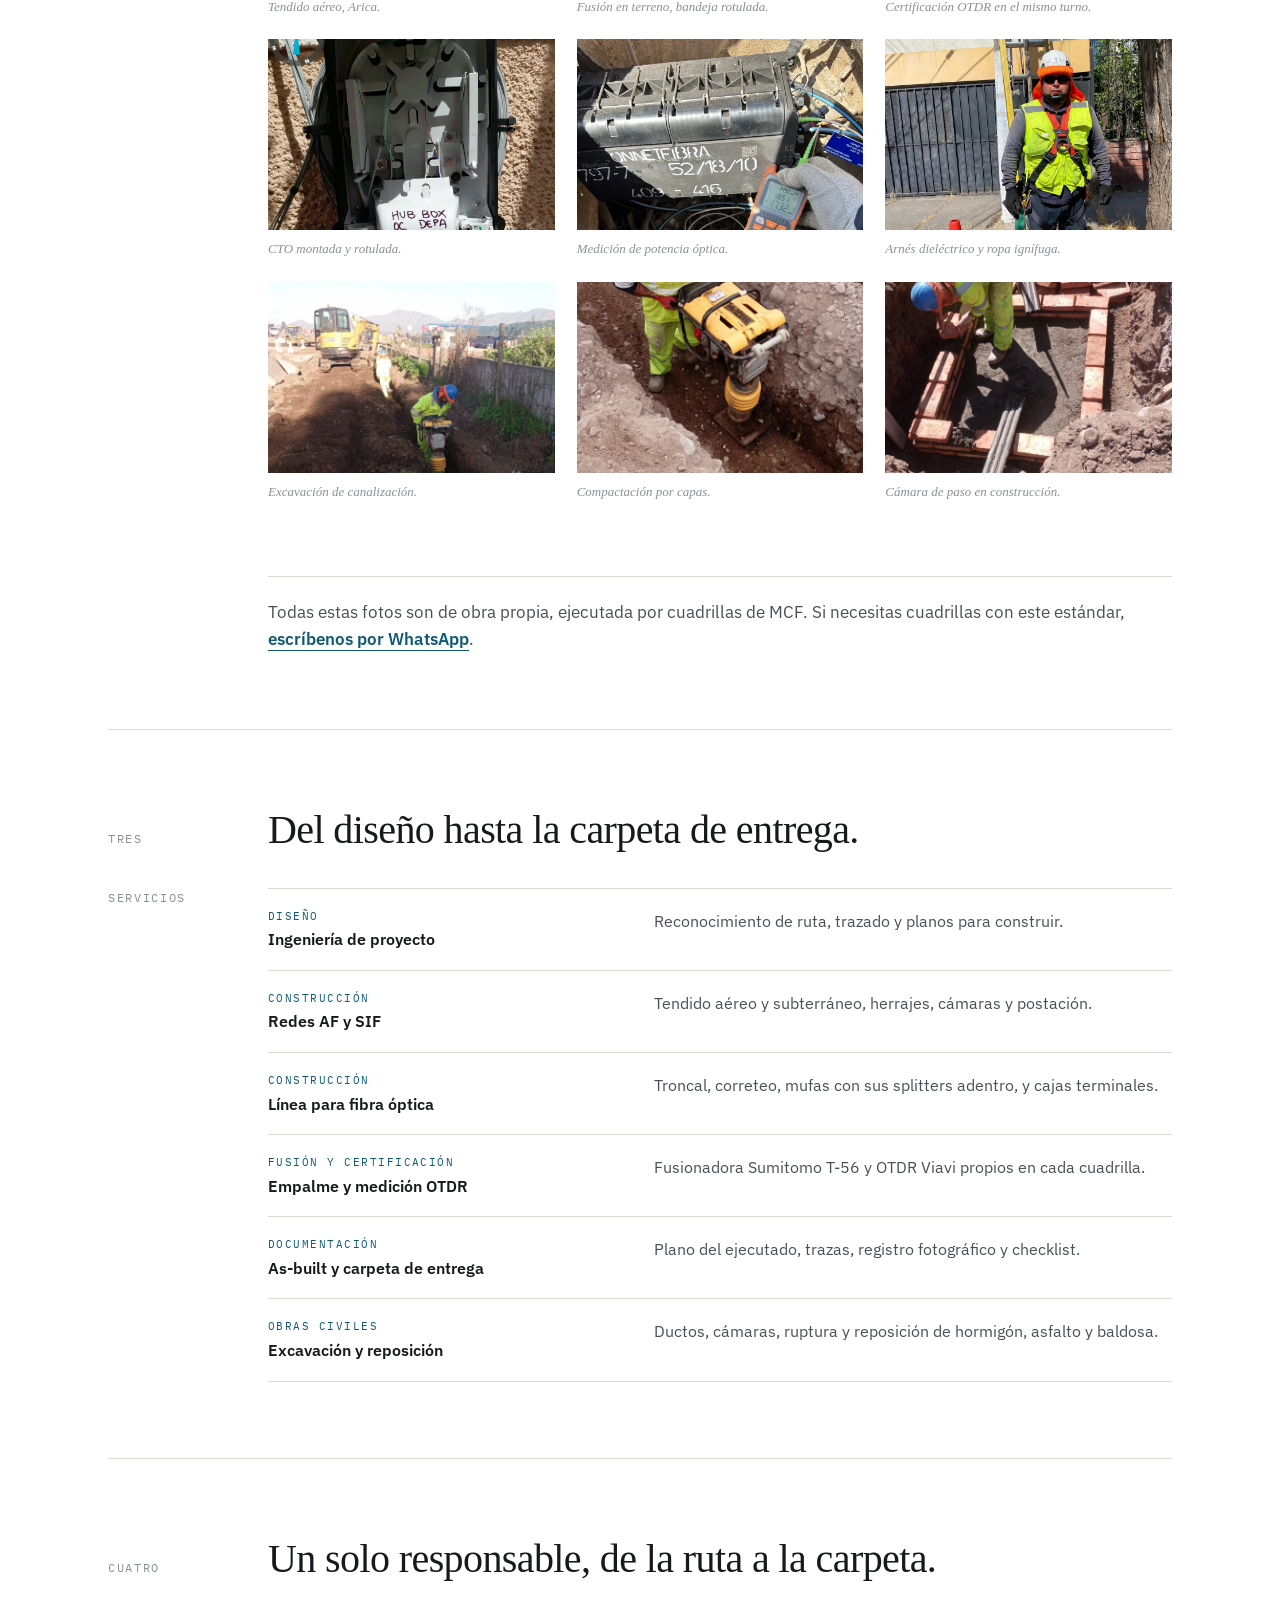
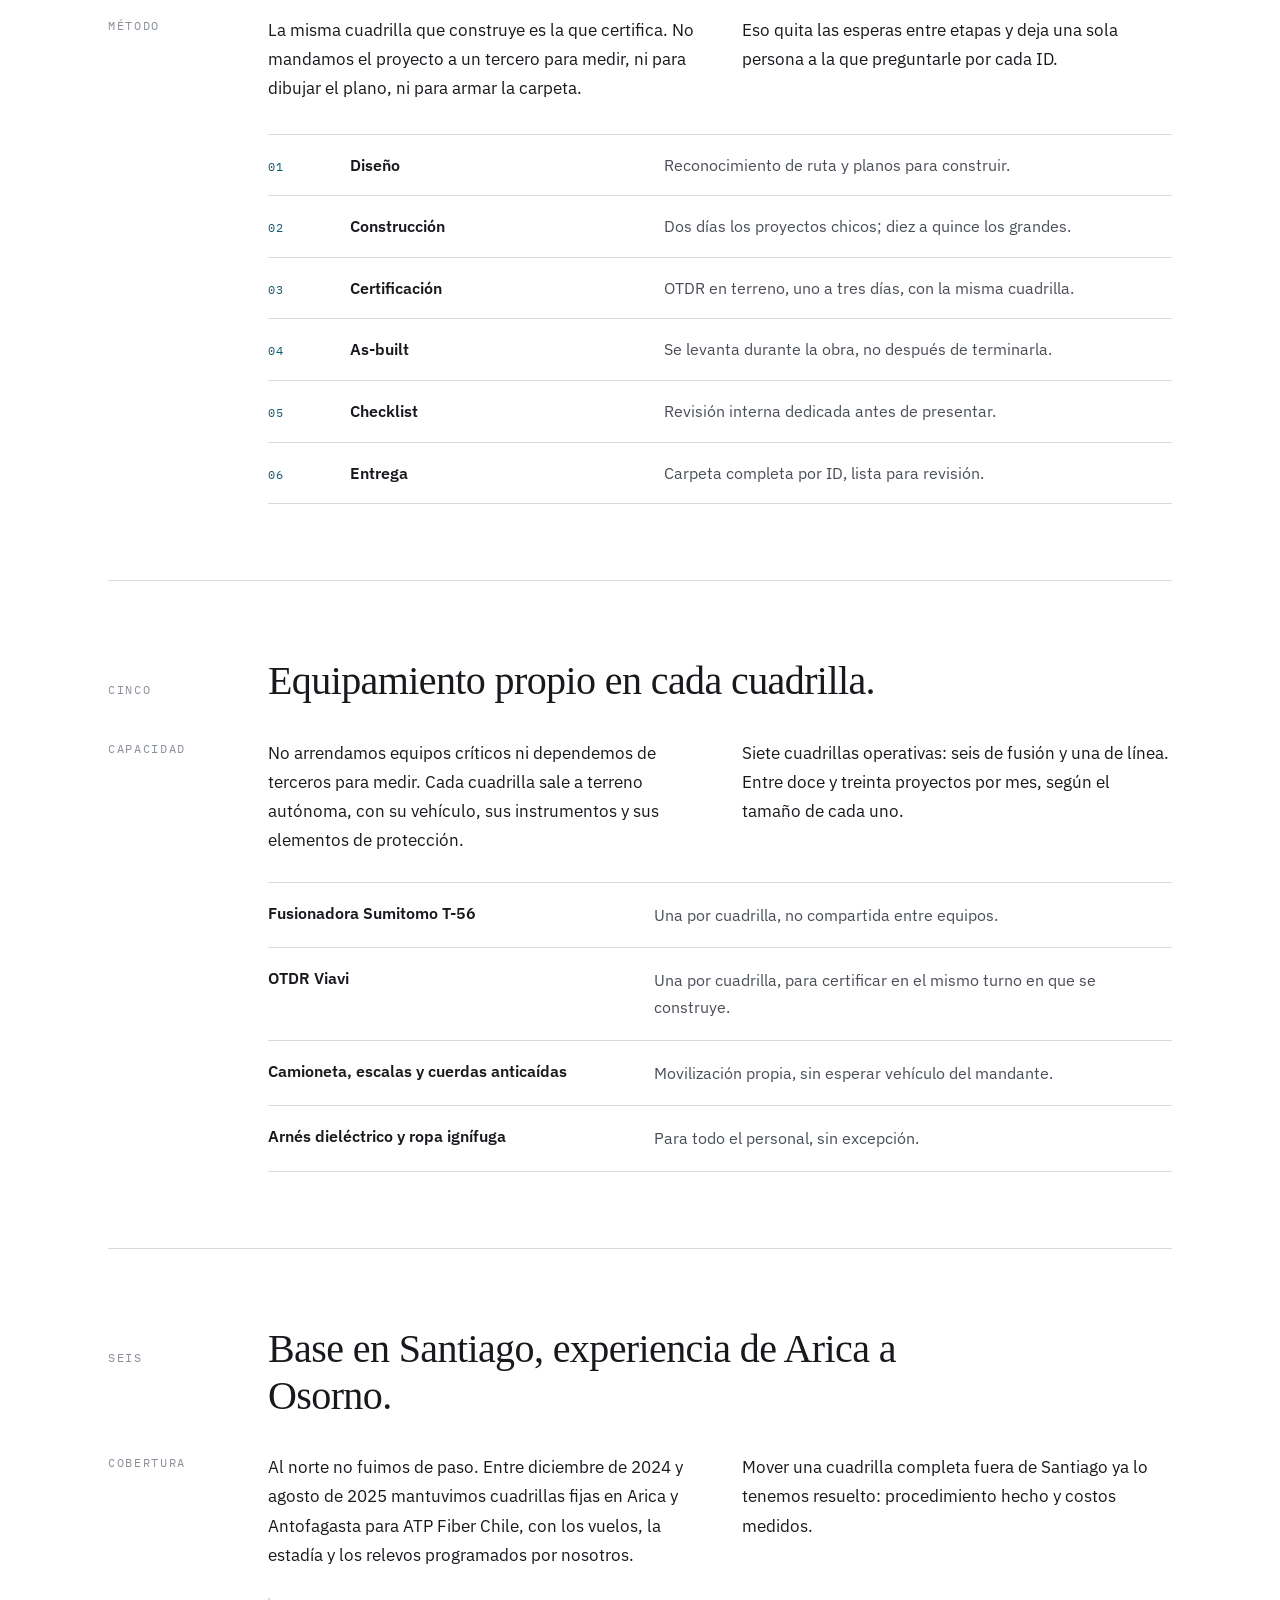
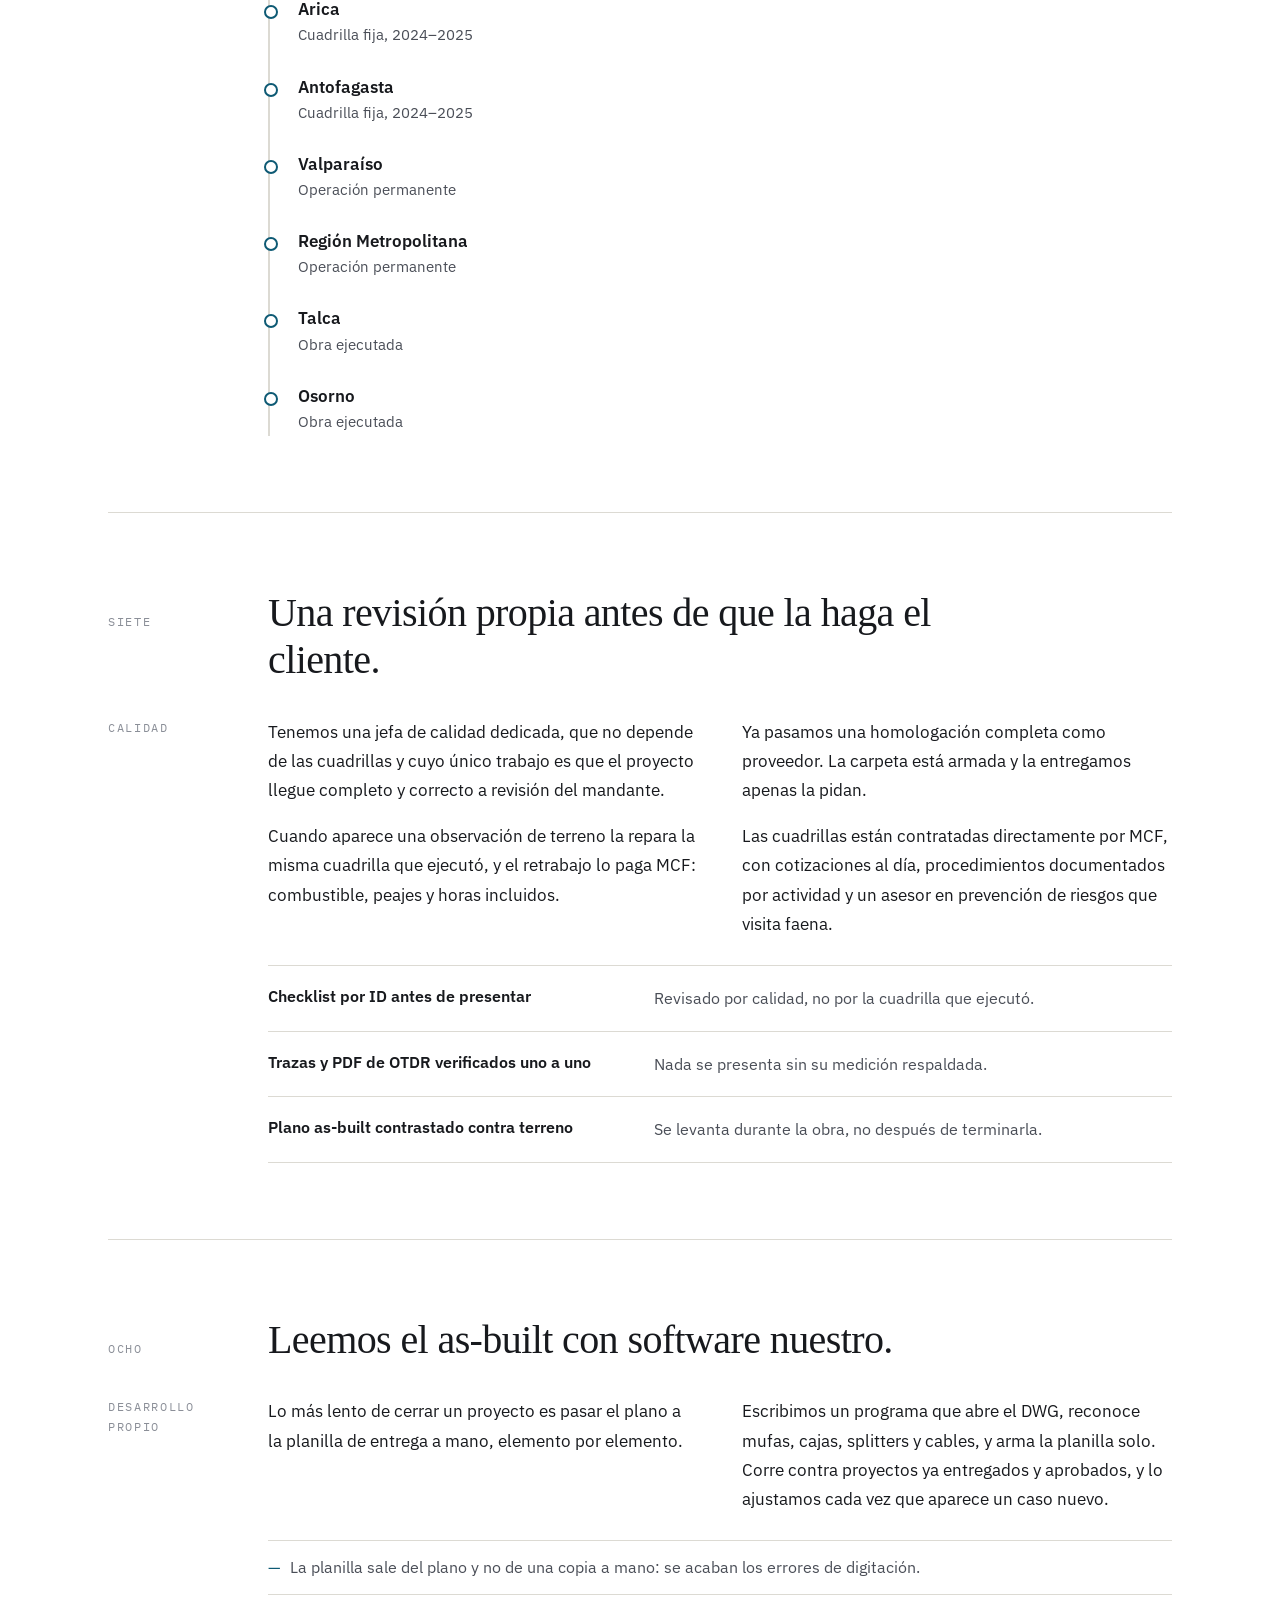
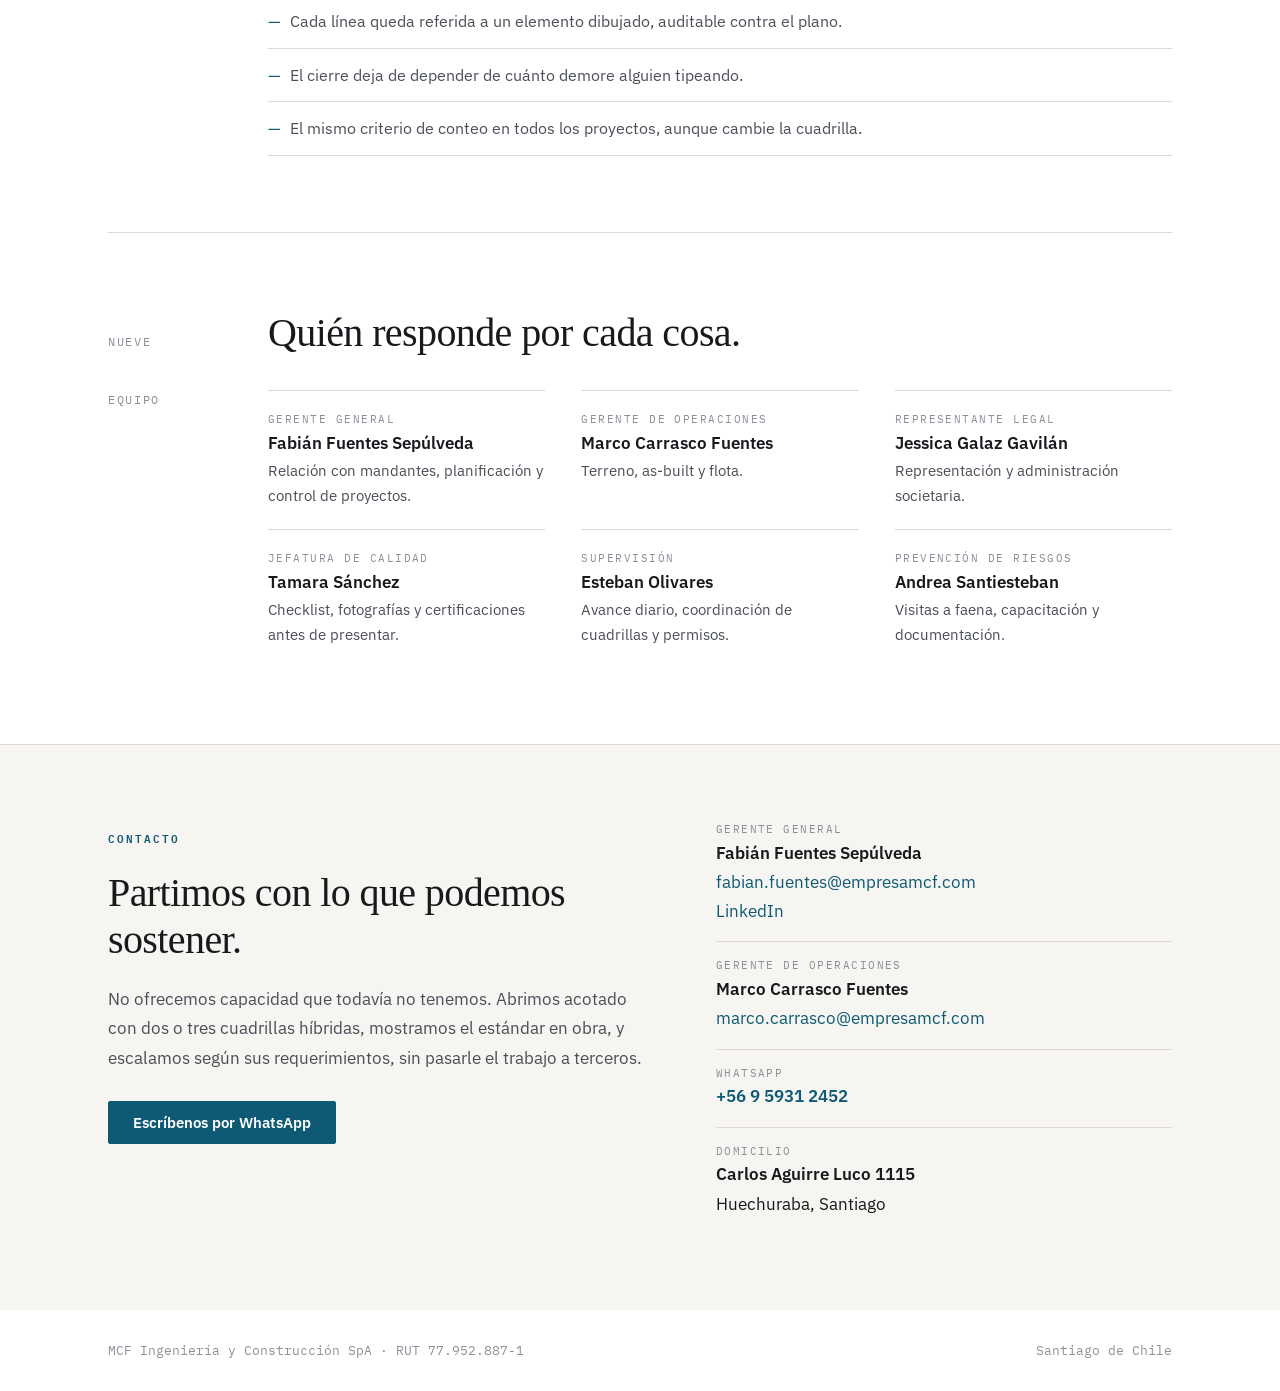
==== commit b3f8ef68: "Enlazar el perfil de LinkedIn del gerente general Agrega el nodo employee/Person al JSON-LD con el s" ====
--- a/index.html
+++ b/index.html
@@ -8,6 +8,9 @@
 <link rel="canonical" href="https://empresamcf.com/">
 <meta name="robots" content="index, follow">
 <meta name="theme-color" content="#FFFFFF">
+<!-- verificacion de Google Search Console: no borrar, Google revisa que siga
+     aqui cada cierto tiempo y si no la encuentra revoca el acceso. -->
+<meta name="google-site-verification" content="KCuSyQx6qJzxIL4gZJbyOAm9YuD4715UcGavwRHu8VU">
 
 <link rel="icon" href="img/favicon.ico" sizes="any">
 <link rel="apple-touch-icon" href="img/apple-touch-icon.png">
@@ -16,11 +19,8 @@
 <meta property="og:site_name" content="MCF Ingeniería y Construcción SpA">
 <meta property="og:title" content="MCF Ingeniería y Construcción SpA — Fibra óptica y obra civil">
 <meta property="og:description" content="Cuadrillas propias, equipamiento propio, un solo responsable. Diseño, construcción, certificación OTDR y obra civil para redes de fibra óptica.">
-<!-- og:url y og:image apuntan a la direccion que de verdad responde hoy.
-     Cuando empresamcf.com este en linea, cambiar estas dos por el dominio
-     propio; el canonical de arriba ya apunta ahi y no se toca. -->
-<meta property="og:url" content="https://mcf-sitio-web.vercel.app/">
-<meta property="og:image" content="https://mcf-sitio-web.vercel.app/img/og-portada.jpg">
+<meta property="og:url" content="https://empresamcf.com/">
+<meta property="og:image" content="https://empresamcf.com/img/og-portada.jpg">
 <meta property="og:image:width" content="1200">
 <meta property="og:image:height" content="630">
 <meta property="og:locale" content="es_CL">
@@ -46,7 +46,14 @@
     "addressCountry": "CL"
   },
   "areaServed": "Chile",
-  "description": "Contratista de planta externa: diseño, construcción AF y SIF, fusión y certificación OTDR, as-built y obras civiles para redes de fibra óptica."
+  "description": "Contratista de planta externa: diseño, construcción AF y SIF, fusión y certificación OTDR, as-built y obras civiles para redes de fibra óptica.",
+  "employee": {
+    "@type": "Person",
+    "name": "Fabián Fuentes Sepúlveda",
+    "jobTitle": "Gerente General",
+    "email": "fabian.fuentes@empresamcf.com",
+    "sameAs": "https://www.linkedin.com/in/fabian-fuentes-mcf/"
+  }
 }
 </script>
 <style>
@@ -579,7 +586,7 @@
       <a class="boton lleno" href="https://wa.me/56959312452?text=Hola%2C%20escribo%20desde%20el%20sitio%20de%20MCF.%20Quiero%20consultar%20por%20disponibilidad%20de%20cuadrillas." rel="noopener">Escríbenos por WhatsApp</a>
     </div>
     <ul class="datos">
-      <li><span class="rot">Gerente general</span><b>Fabián Fuentes Sepúlveda</b><br><a href="mailto:fabian.fuentes@empresamcf.com">fabian.fuentes@empresamcf.com</a></li>
+      <li><span class="rot">Gerente general</span><b>Fabián Fuentes Sepúlveda</b><br><a href="mailto:fabian.fuentes@empresamcf.com">fabian.fuentes@empresamcf.com</a><br><a href="https://www.linkedin.com/in/fabian-fuentes-mcf/" rel="noopener">LinkedIn</a></li>
       <li><span class="rot">Gerente de operaciones</span><b>Marco Carrasco Fuentes</b><br><a href="mailto:marco.carrasco@empresamcf.com">marco.carrasco@empresamcf.com</a></li>
       <li><span class="rot">WhatsApp</span><b><a href="https://wa.me/56959312452" rel="noopener">+56 9 5931 2452</a></b></li>
       <li><span class="rot">Domicilio</span><b>Carlos Aguirre Luco 1115</b><br>Huechuraba, Santiago</li>
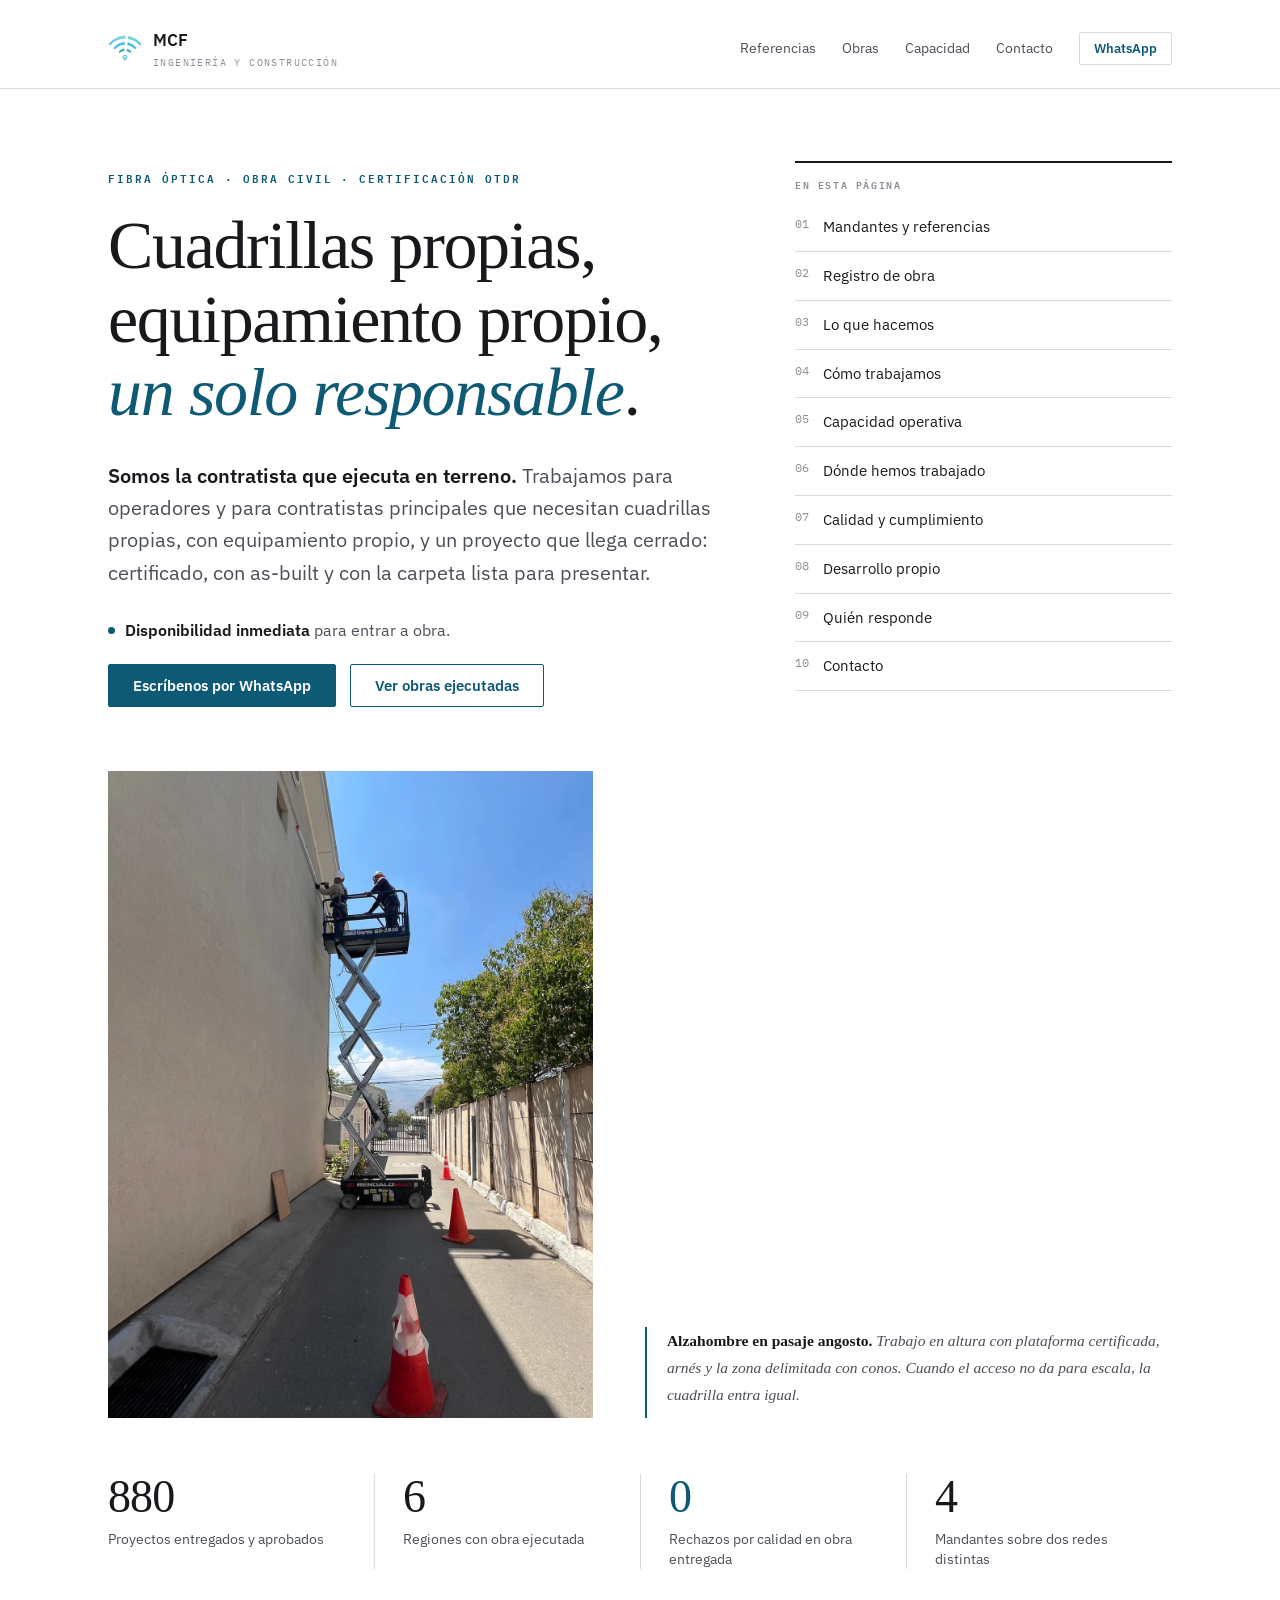
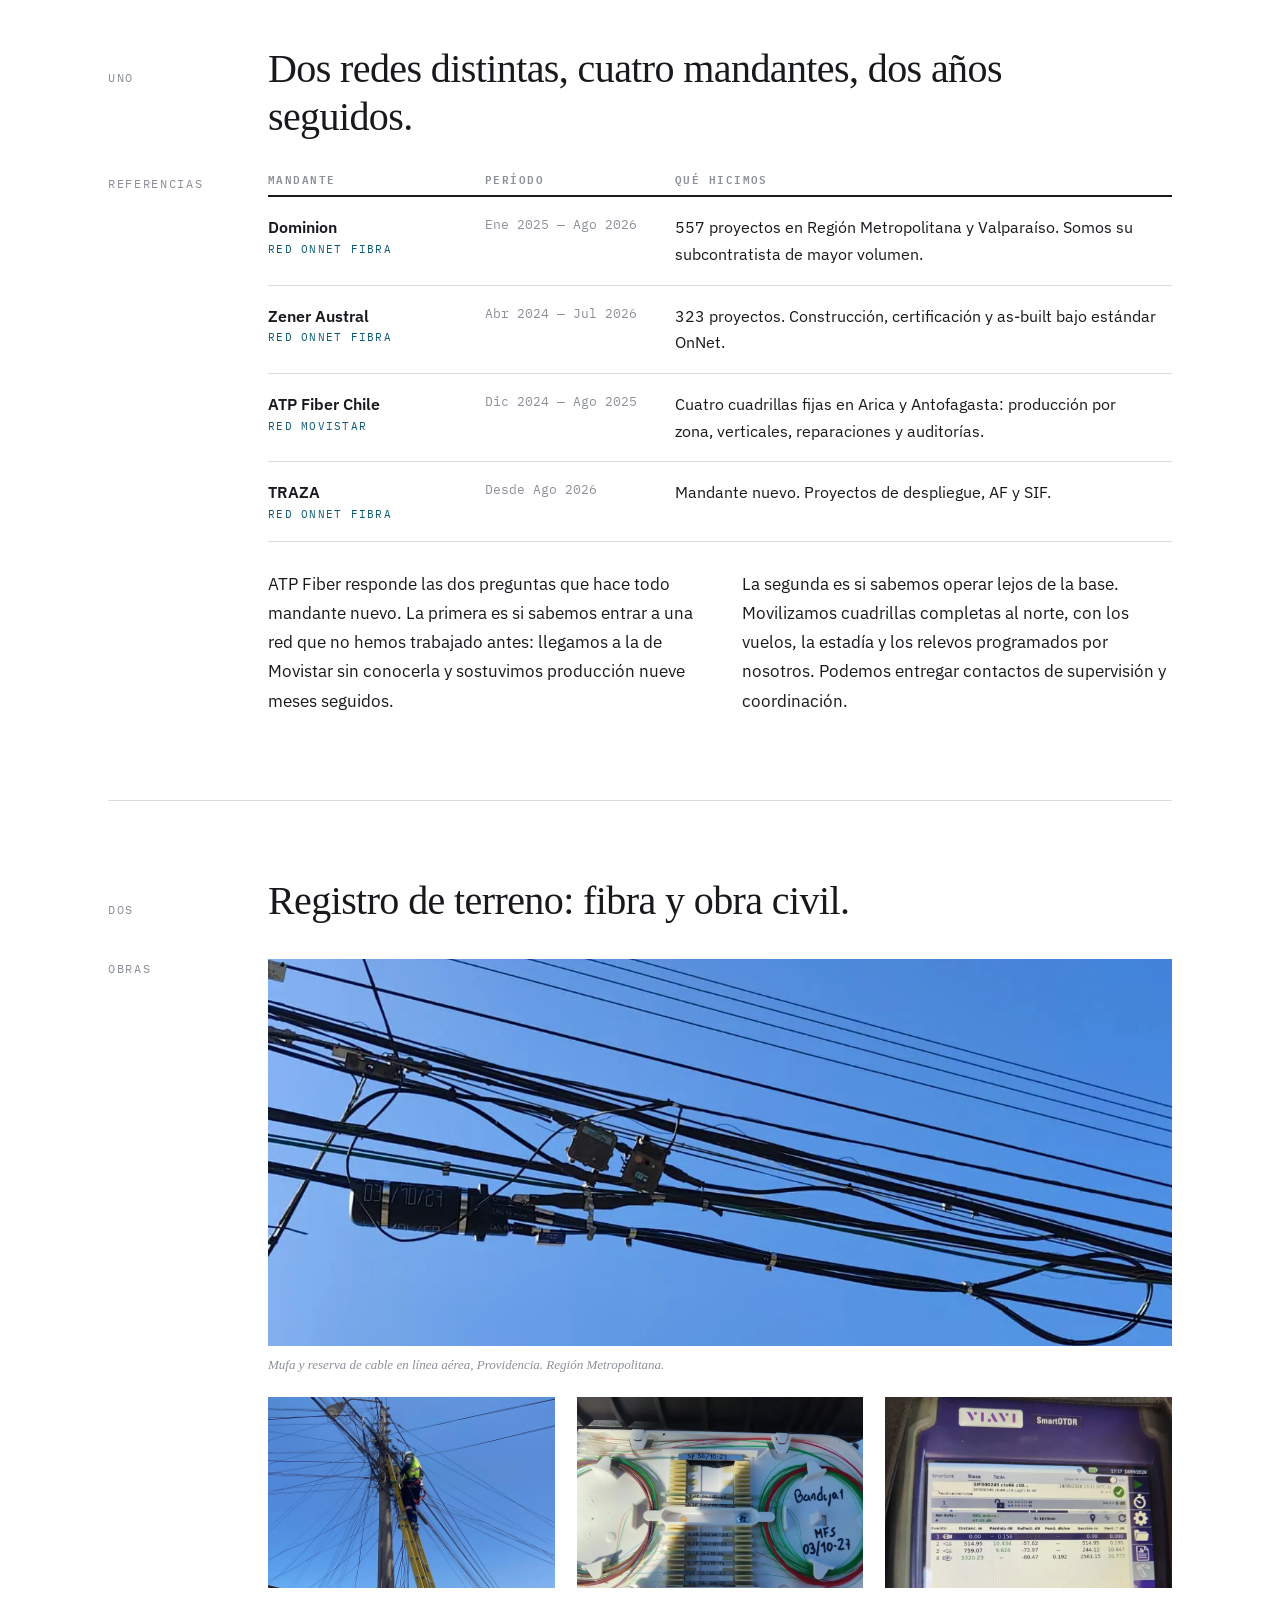
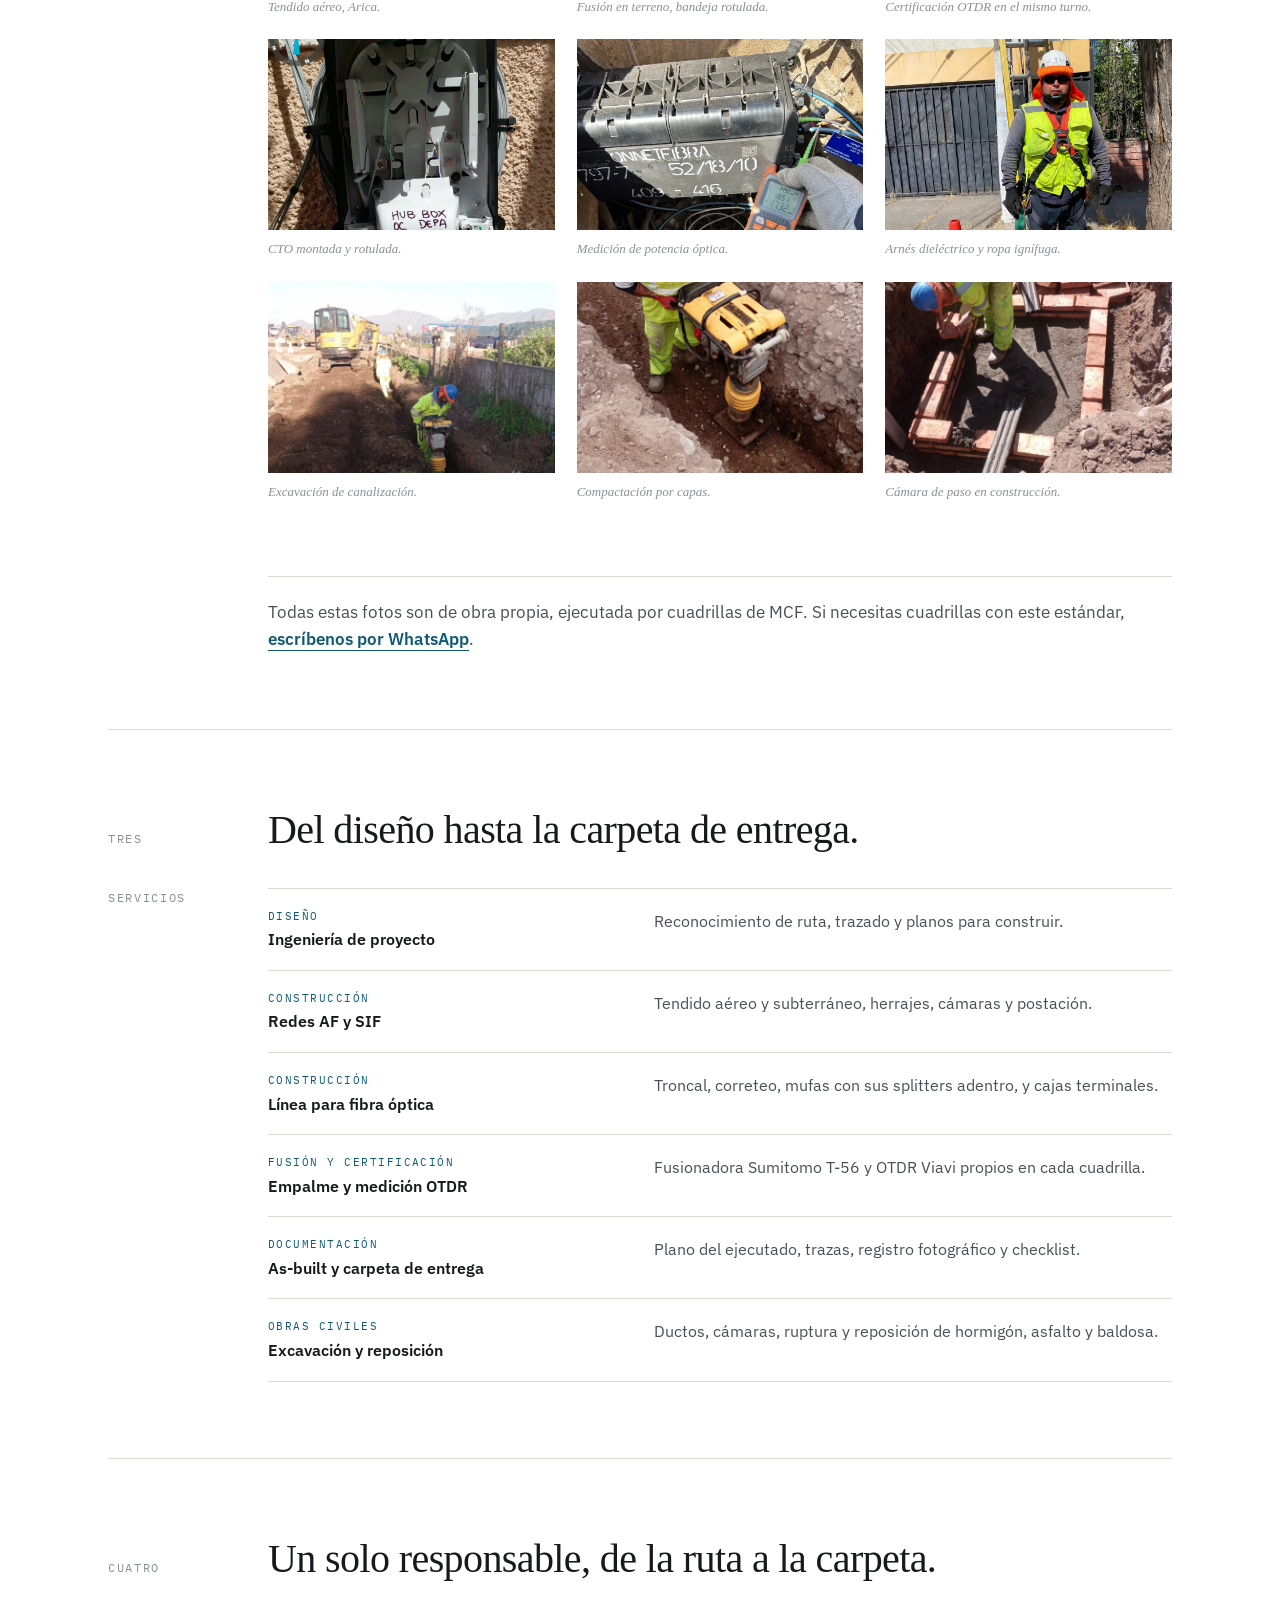
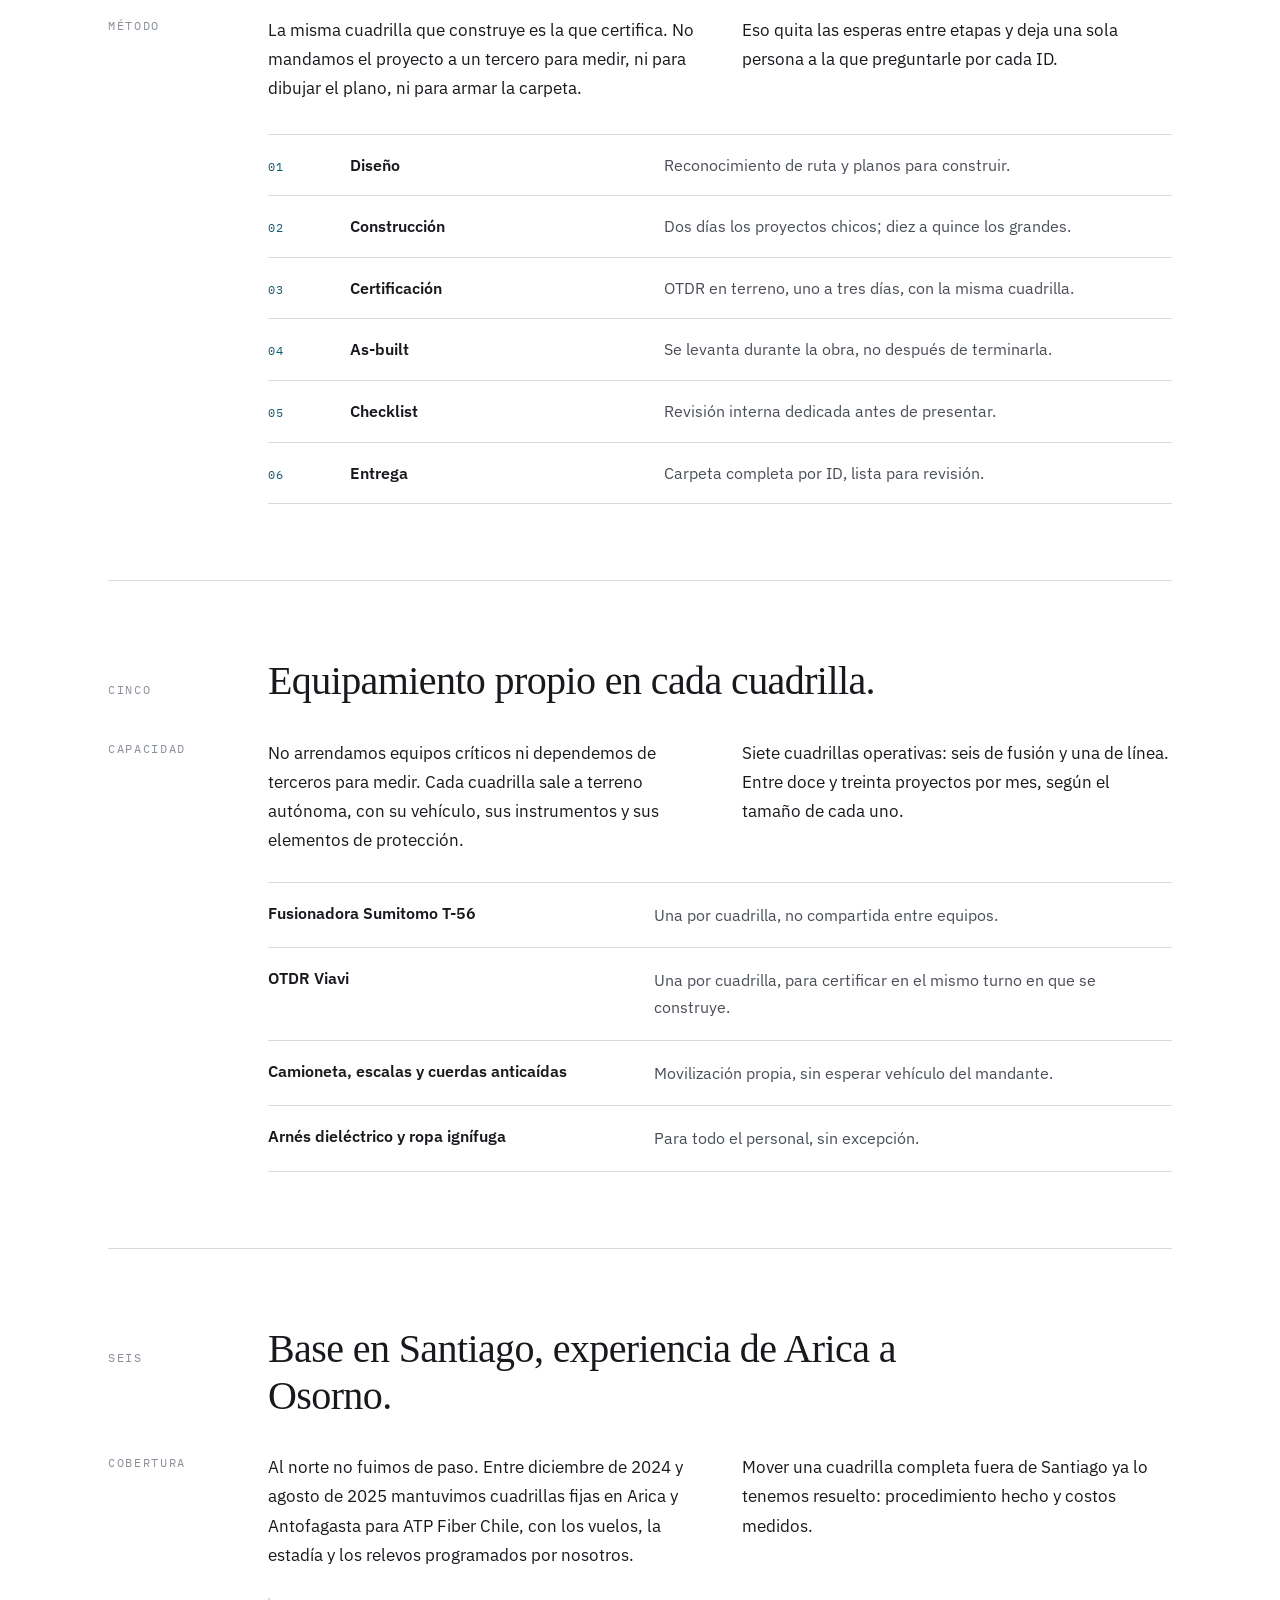
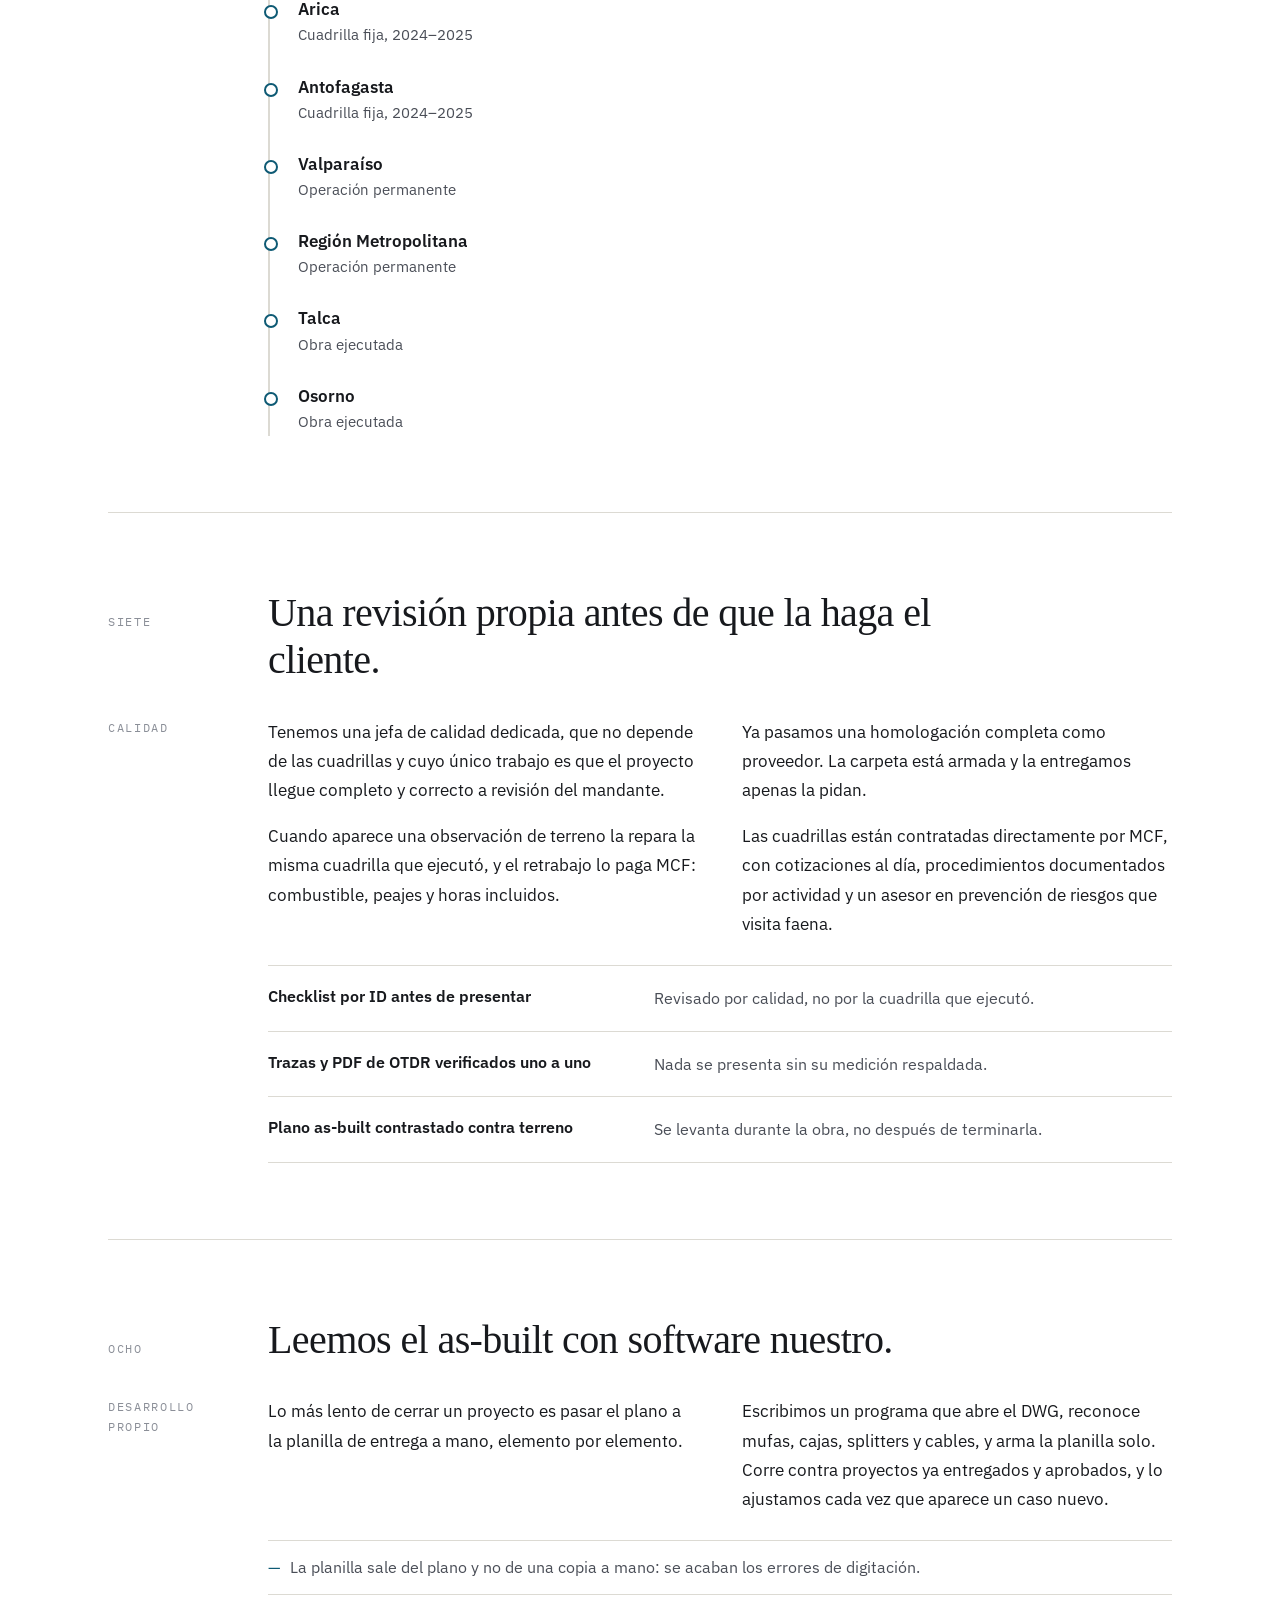
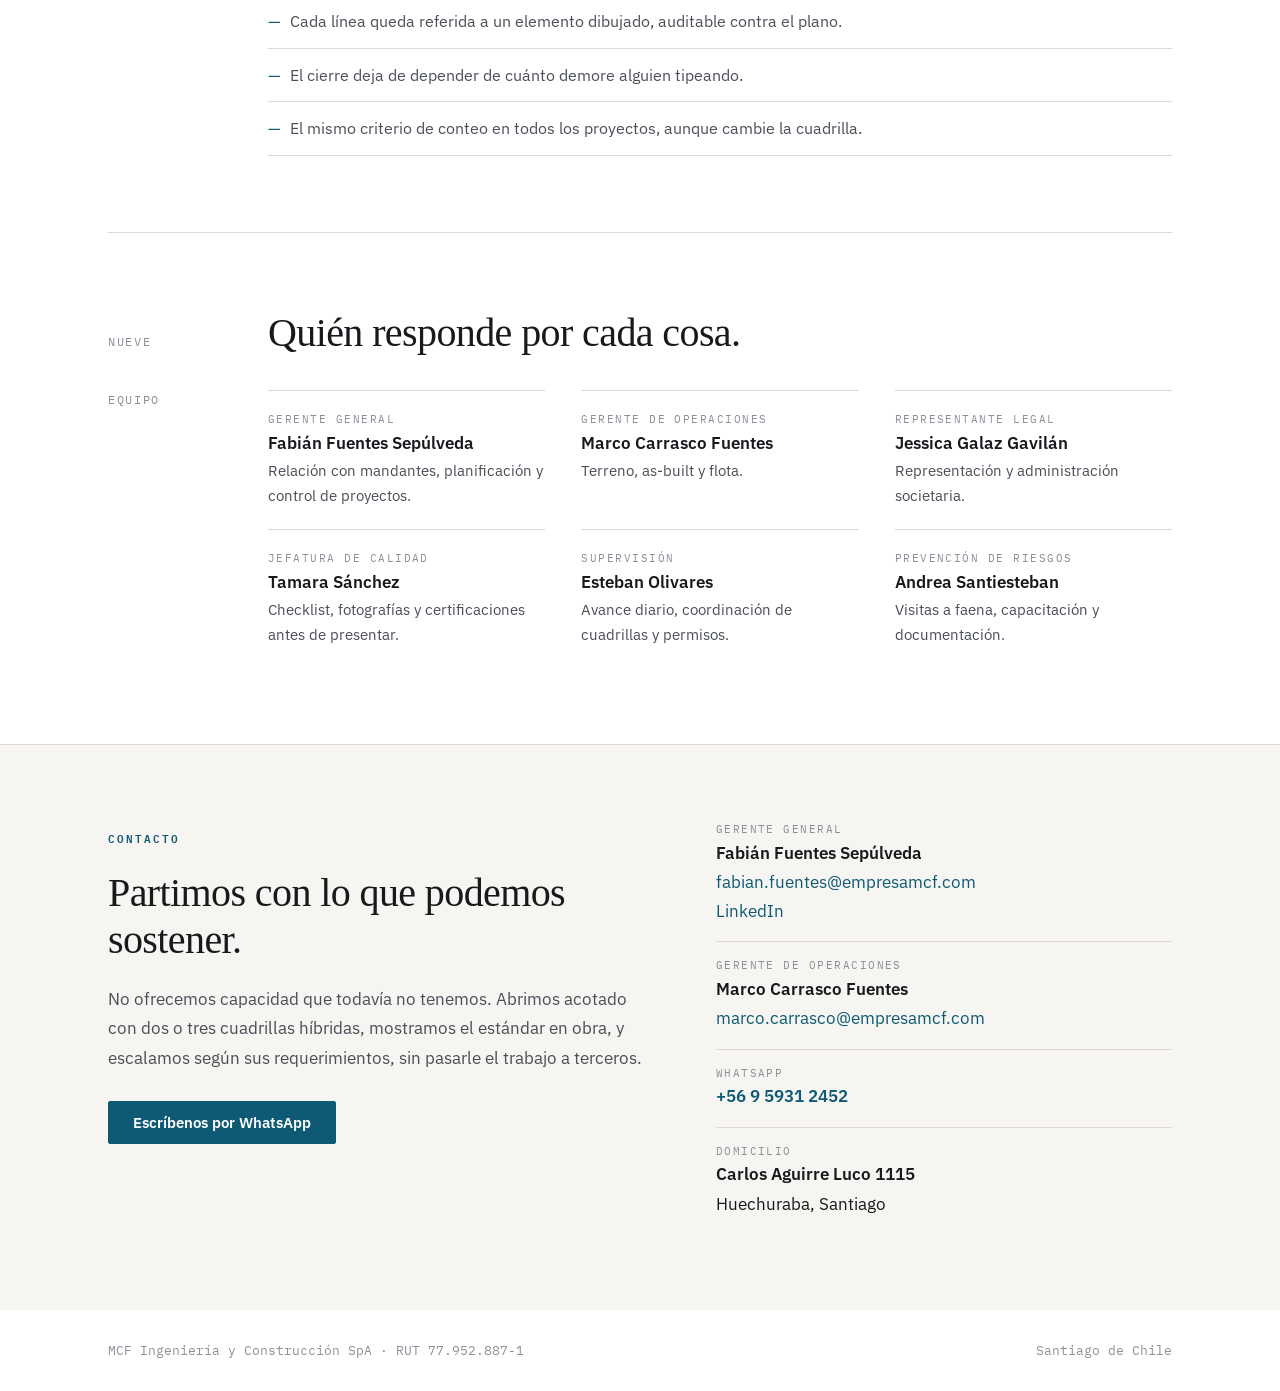
==== commit b9e0559f: "Cambiar el 98% por cero rechazos de calidad El 98% mezclaba dos cosas distintas: los rechazos por ca" ====
--- a/index.html
+++ b/index.html
@@ -392,7 +392,7 @@
     <div class="cifras">
       <div><b>880</b><small>Proyectos entregados y aprobados</small></div>
       <div><b>6</b><small>Regiones con obra ejecutada</small></div>
-      <div><b class="az">98%</b><small>Aprobación de lo presentado a revisión</small></div>
+      <div><b class="az">0</b><small>Rechazos por calidad en obra entregada</small></div>
       <div><b>4</b><small>Mandantes sobre dos redes distintas</small></div>
     </div>
   </div>
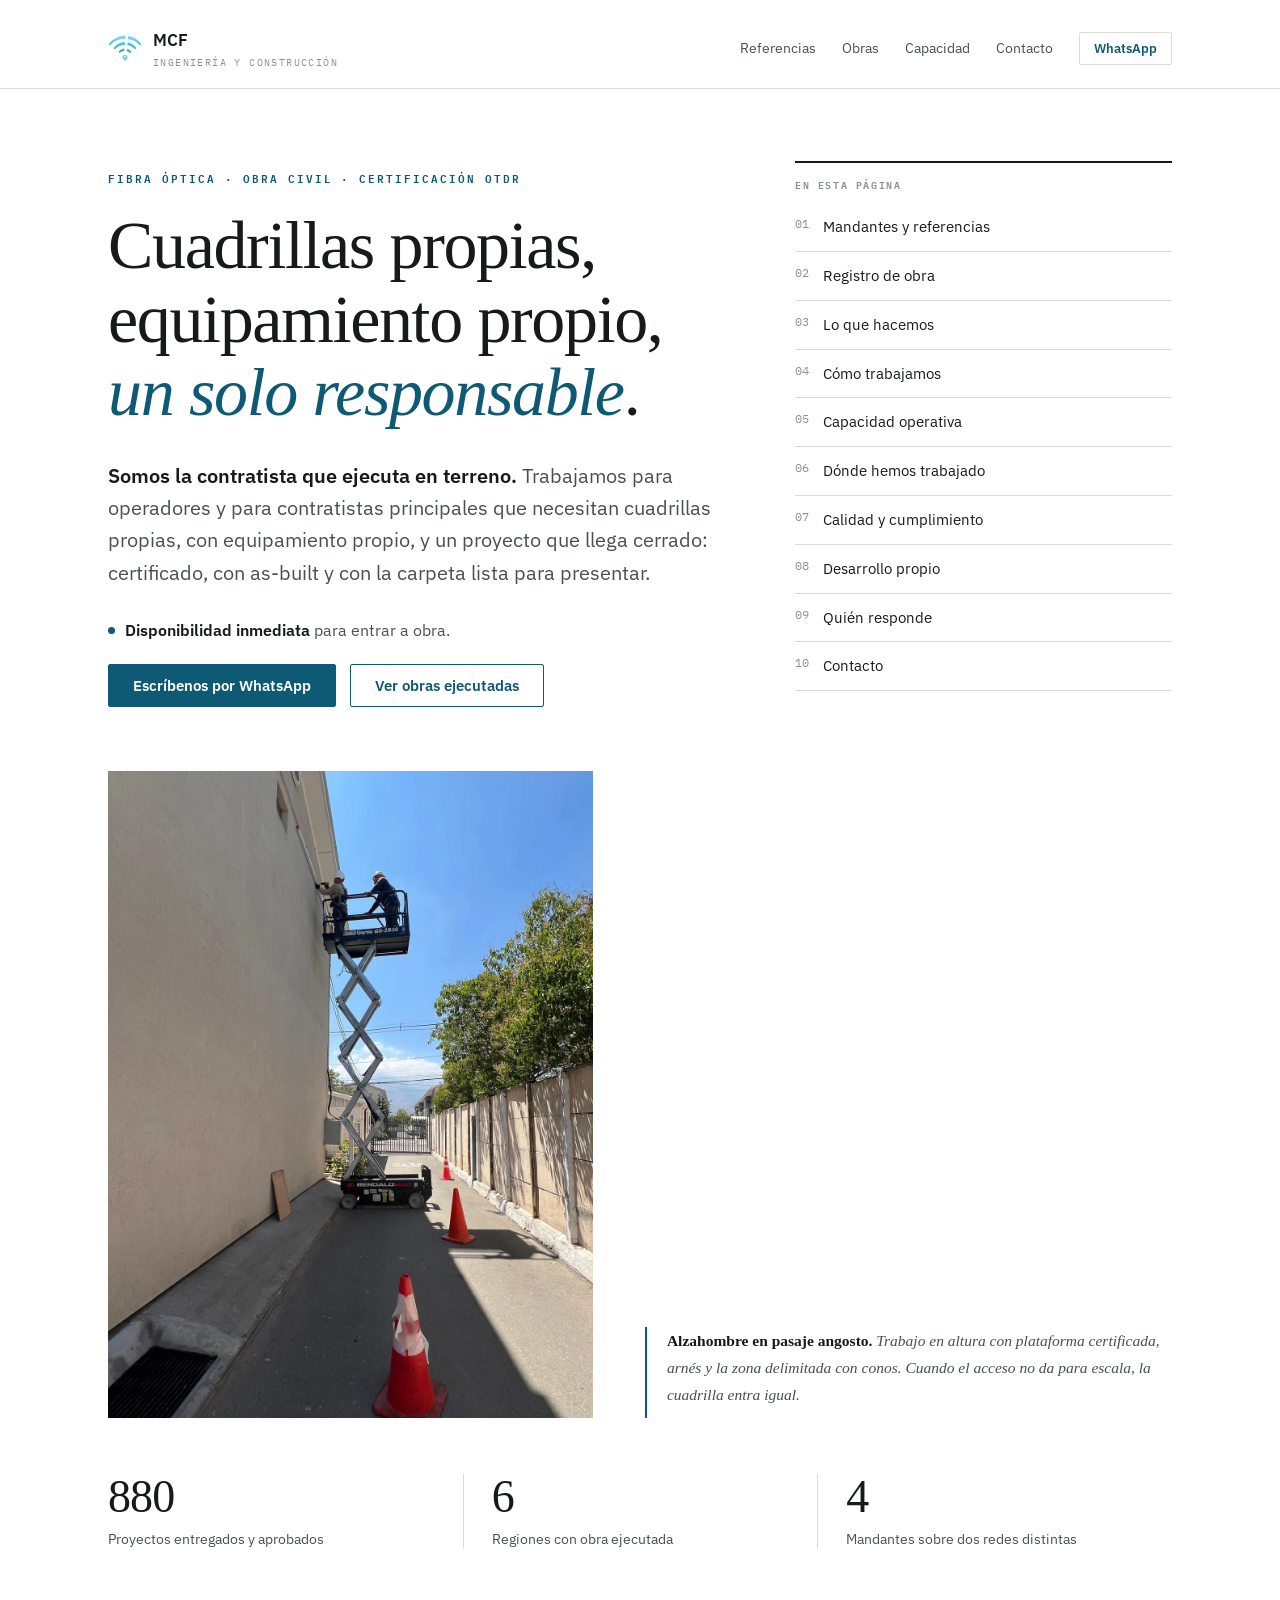
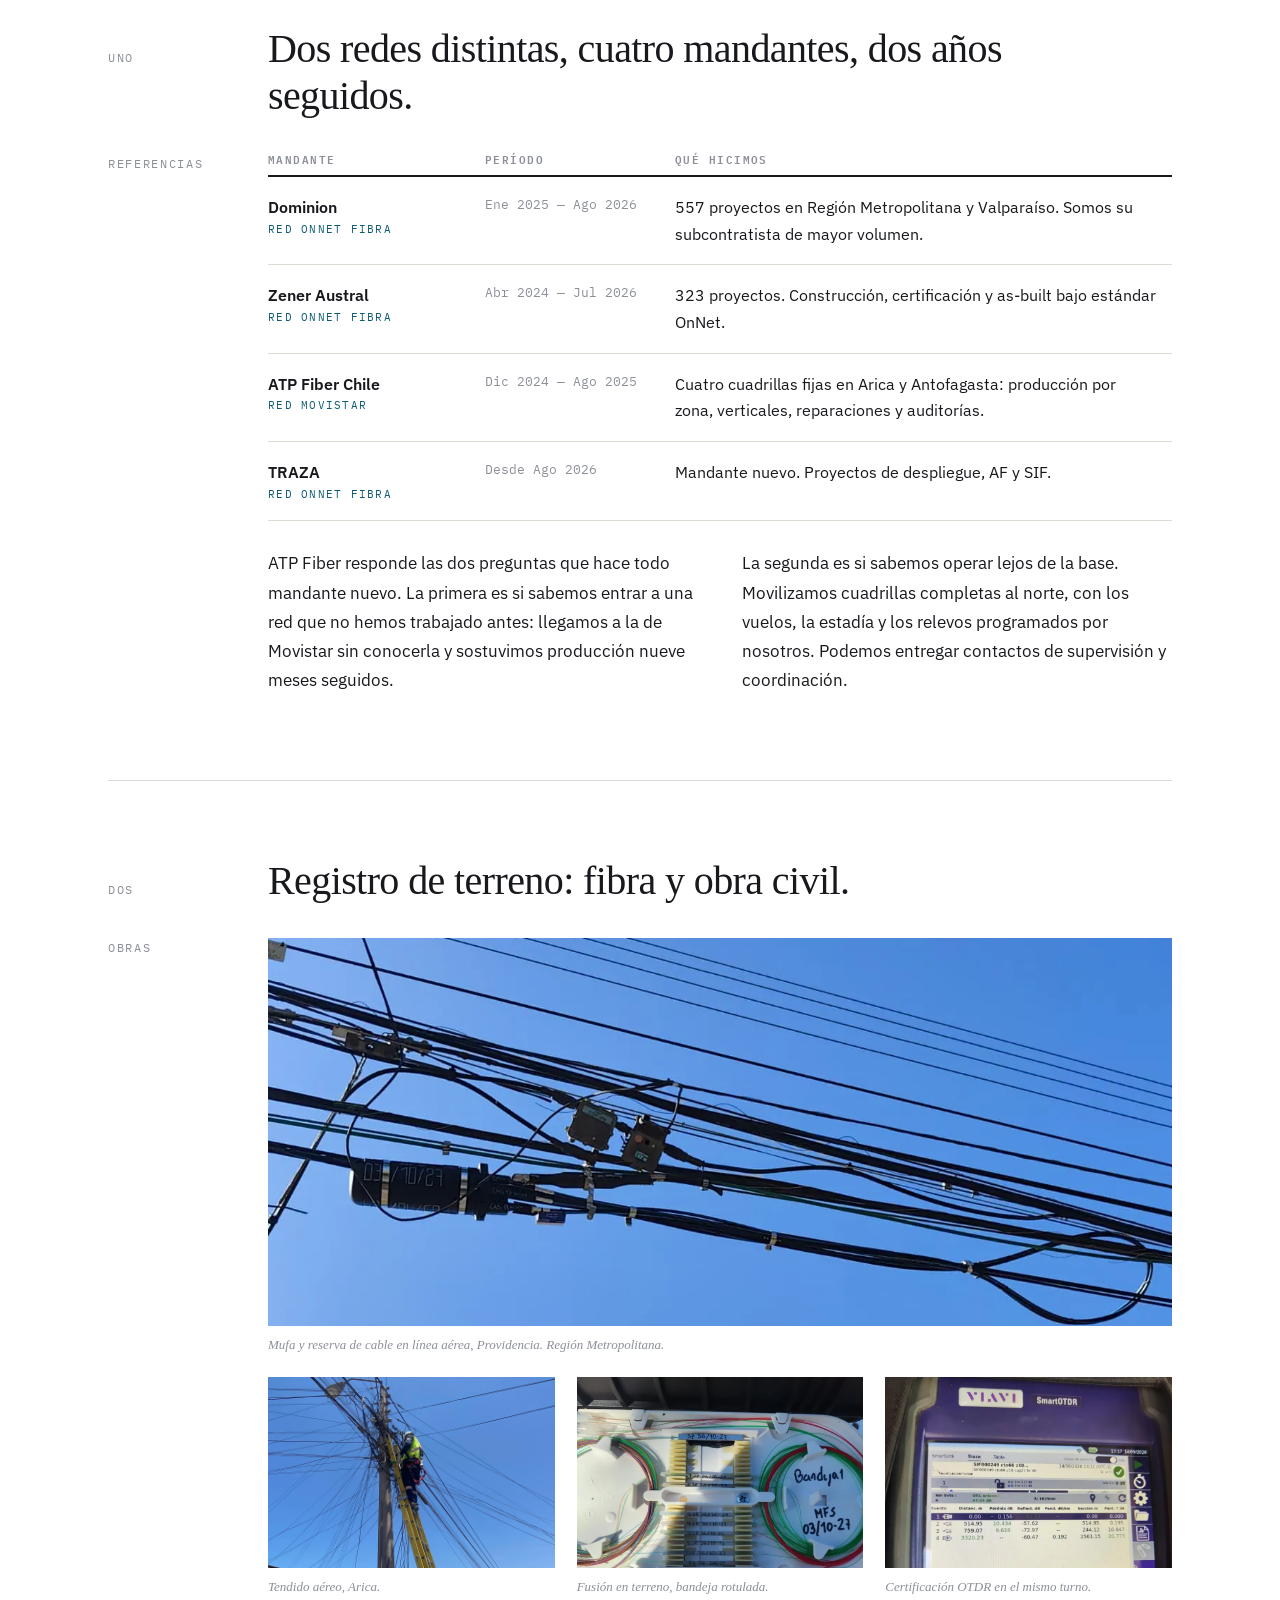
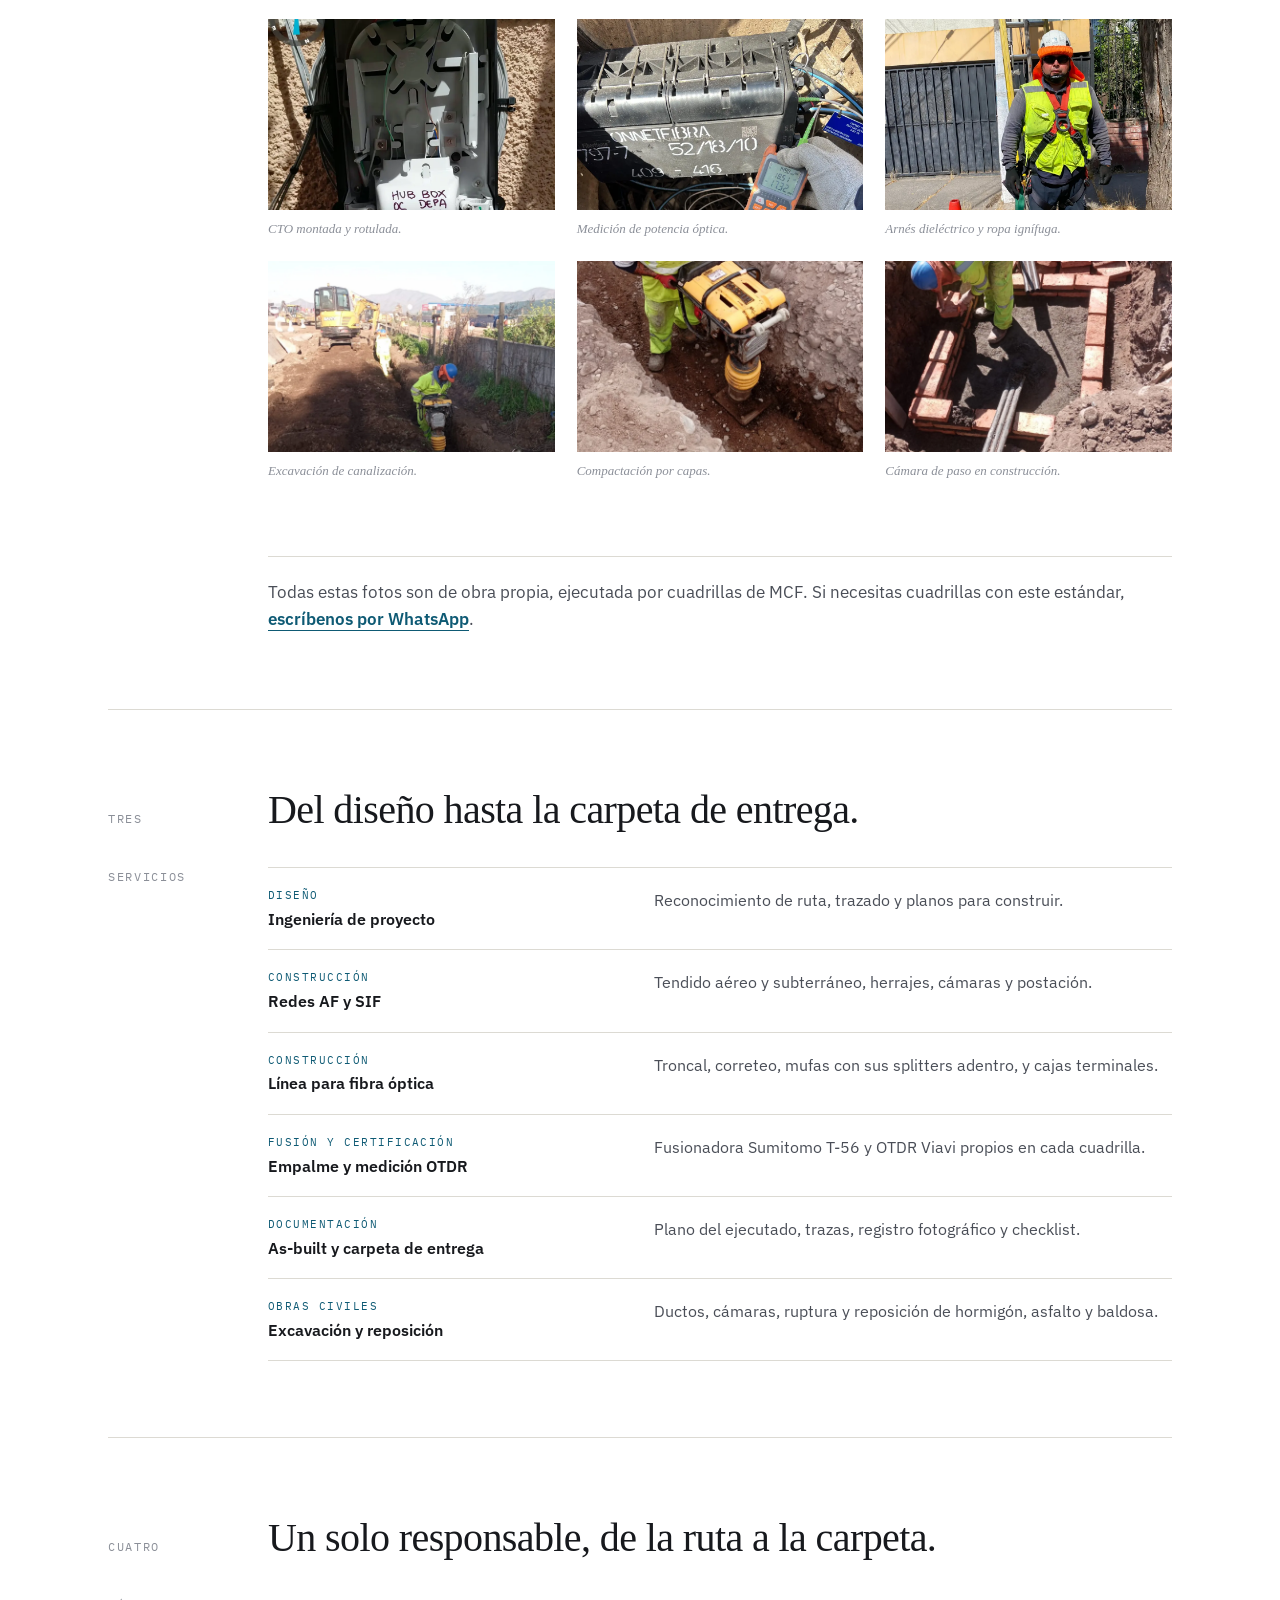
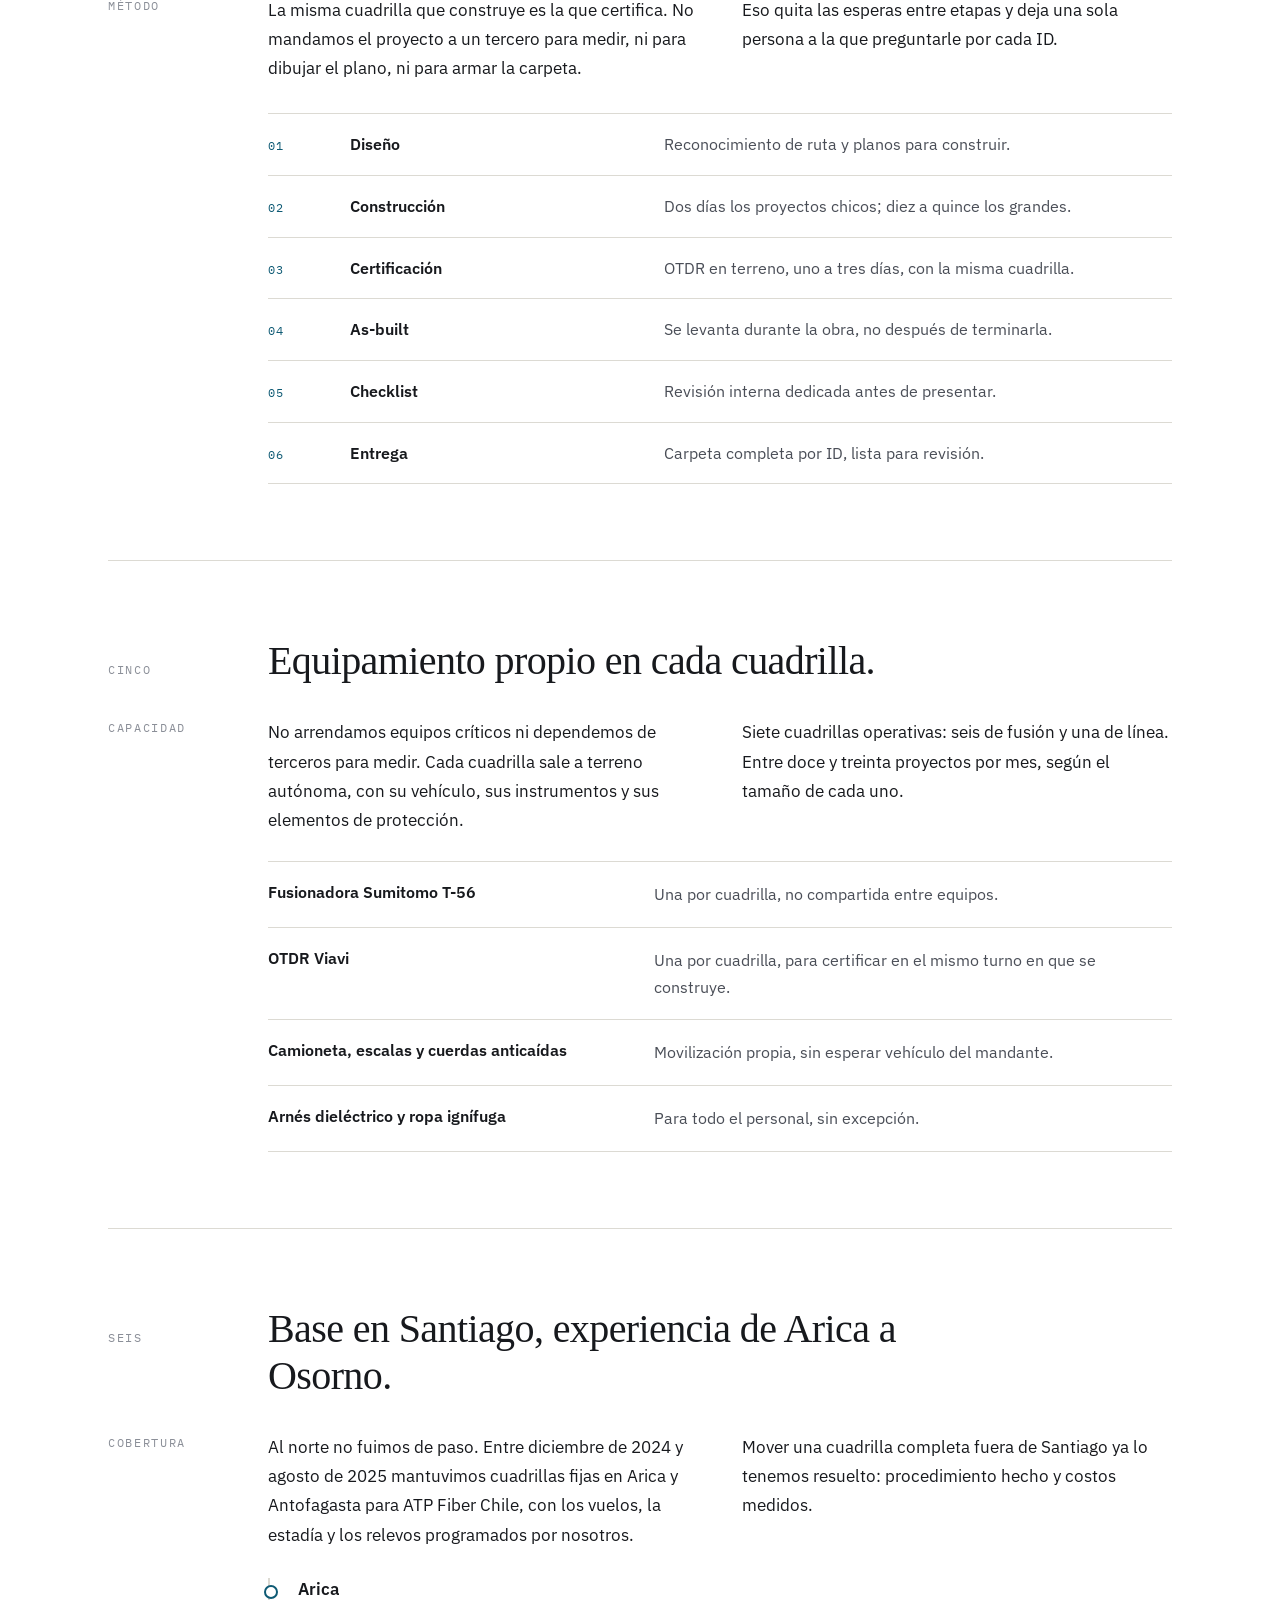
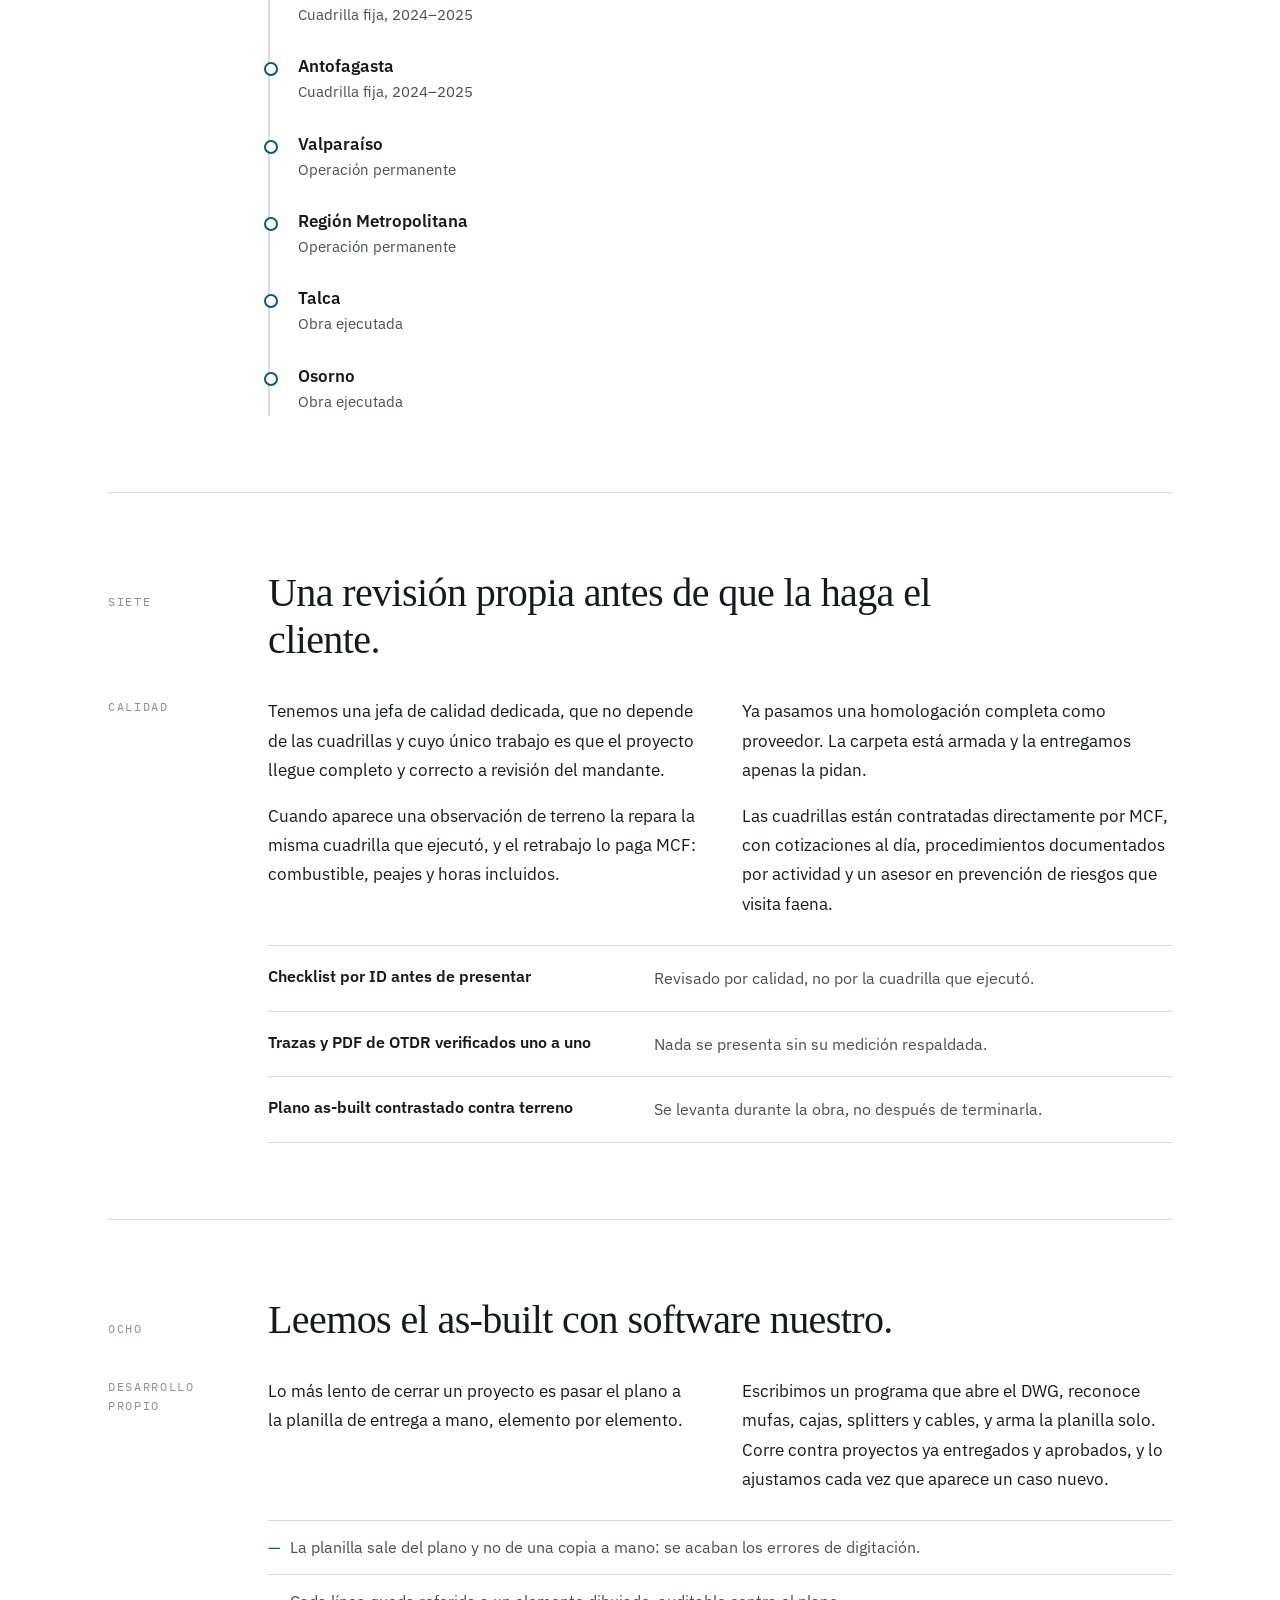
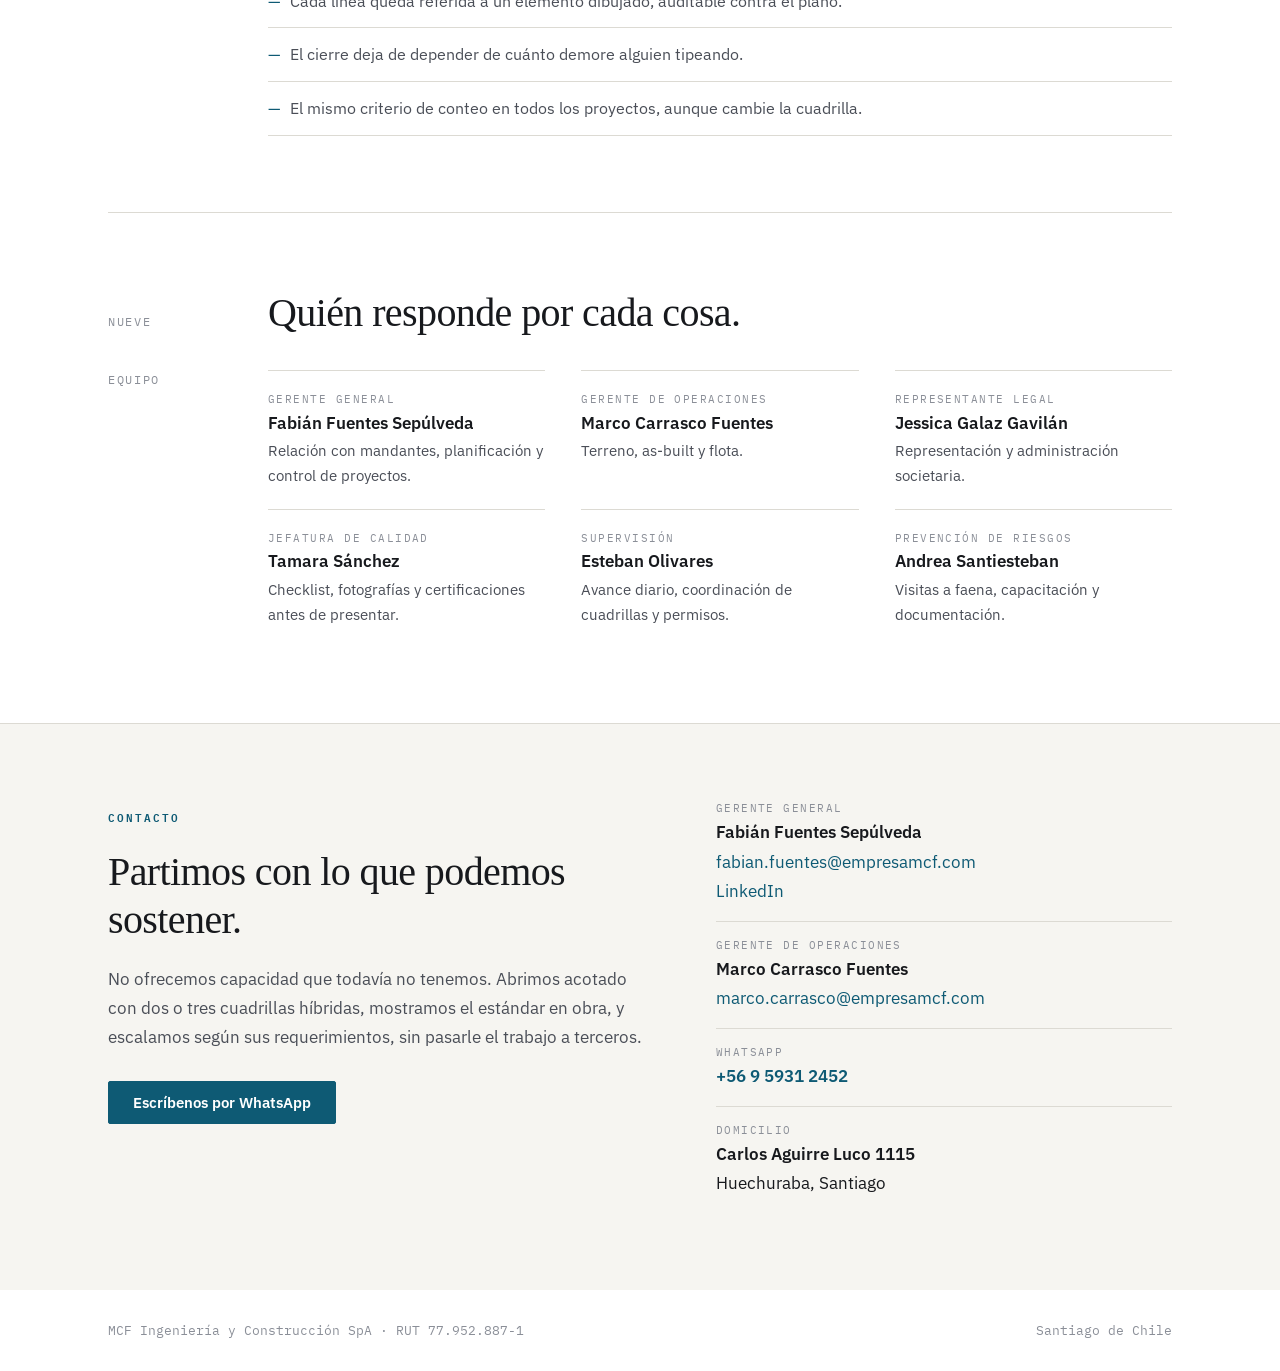
==== commit 06c822eb: "Quitar la cifra de calidad de la grilla El casillero repetia lo que ya dice "880 proyectos entregado" ====
--- a/index.html
+++ b/index.html
@@ -185,7 +185,7 @@
 }
 
 /* ---------- cifras ---------- */
-.cifras{display:grid; grid-template-columns:repeat(4,1fr); gap:0; margin:56px 0 0}
+.cifras{display:grid; grid-template-columns:repeat(3,1fr); gap:0; margin:56px 0 0}
 .cifras div{padding:0 28px; border-left:1px solid var(--linea)}
 .cifras div:first-child{padding-left:0; border-left:0}
 .cifras b{display:block; font:400 46px/1 var(--serif); letter-spacing:-.02em}
@@ -392,7 +392,6 @@
     <div class="cifras">
       <div><b>880</b><small>Proyectos entregados y aprobados</small></div>
       <div><b>6</b><small>Regiones con obra ejecutada</small></div>
-      <div><b class="az">0</b><small>Rechazos por calidad en obra entregada</small></div>
       <div><b>4</b><small>Mandantes sobre dos redes distintas</small></div>
     </div>
   </div>
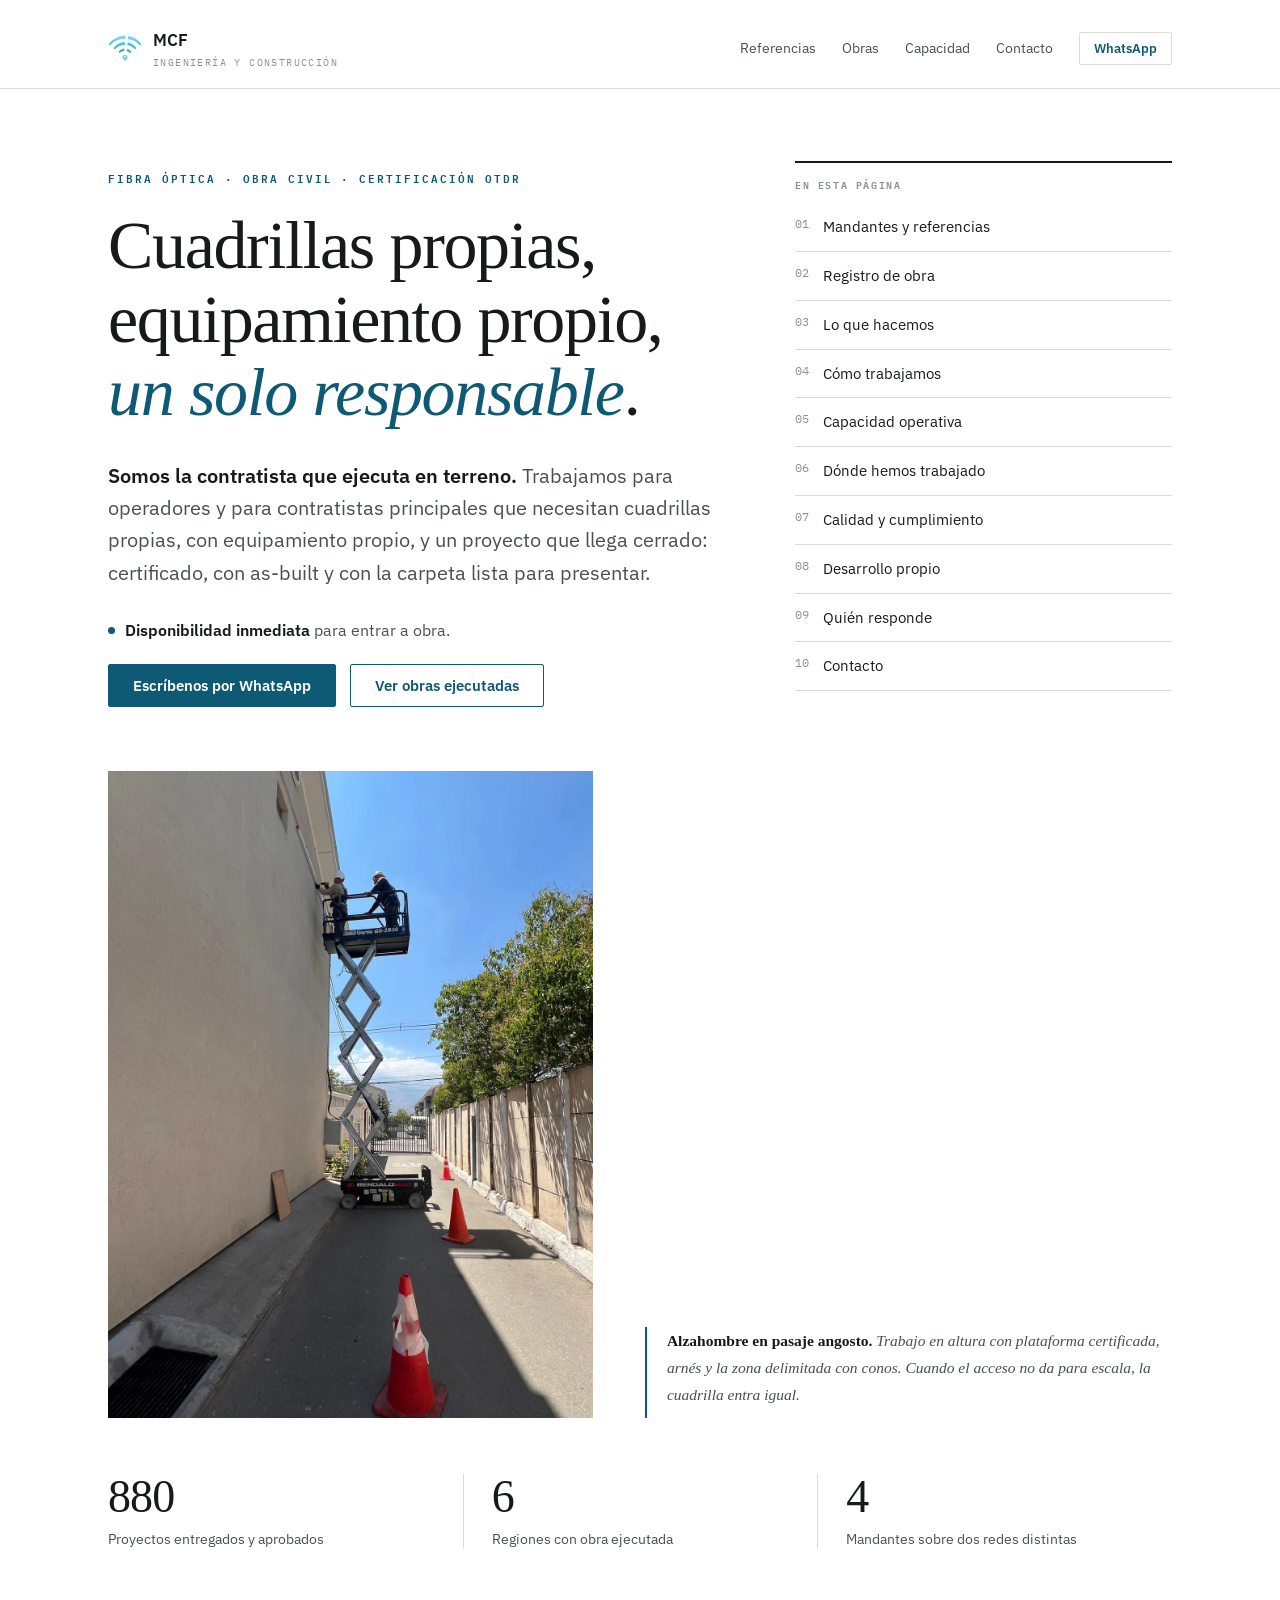
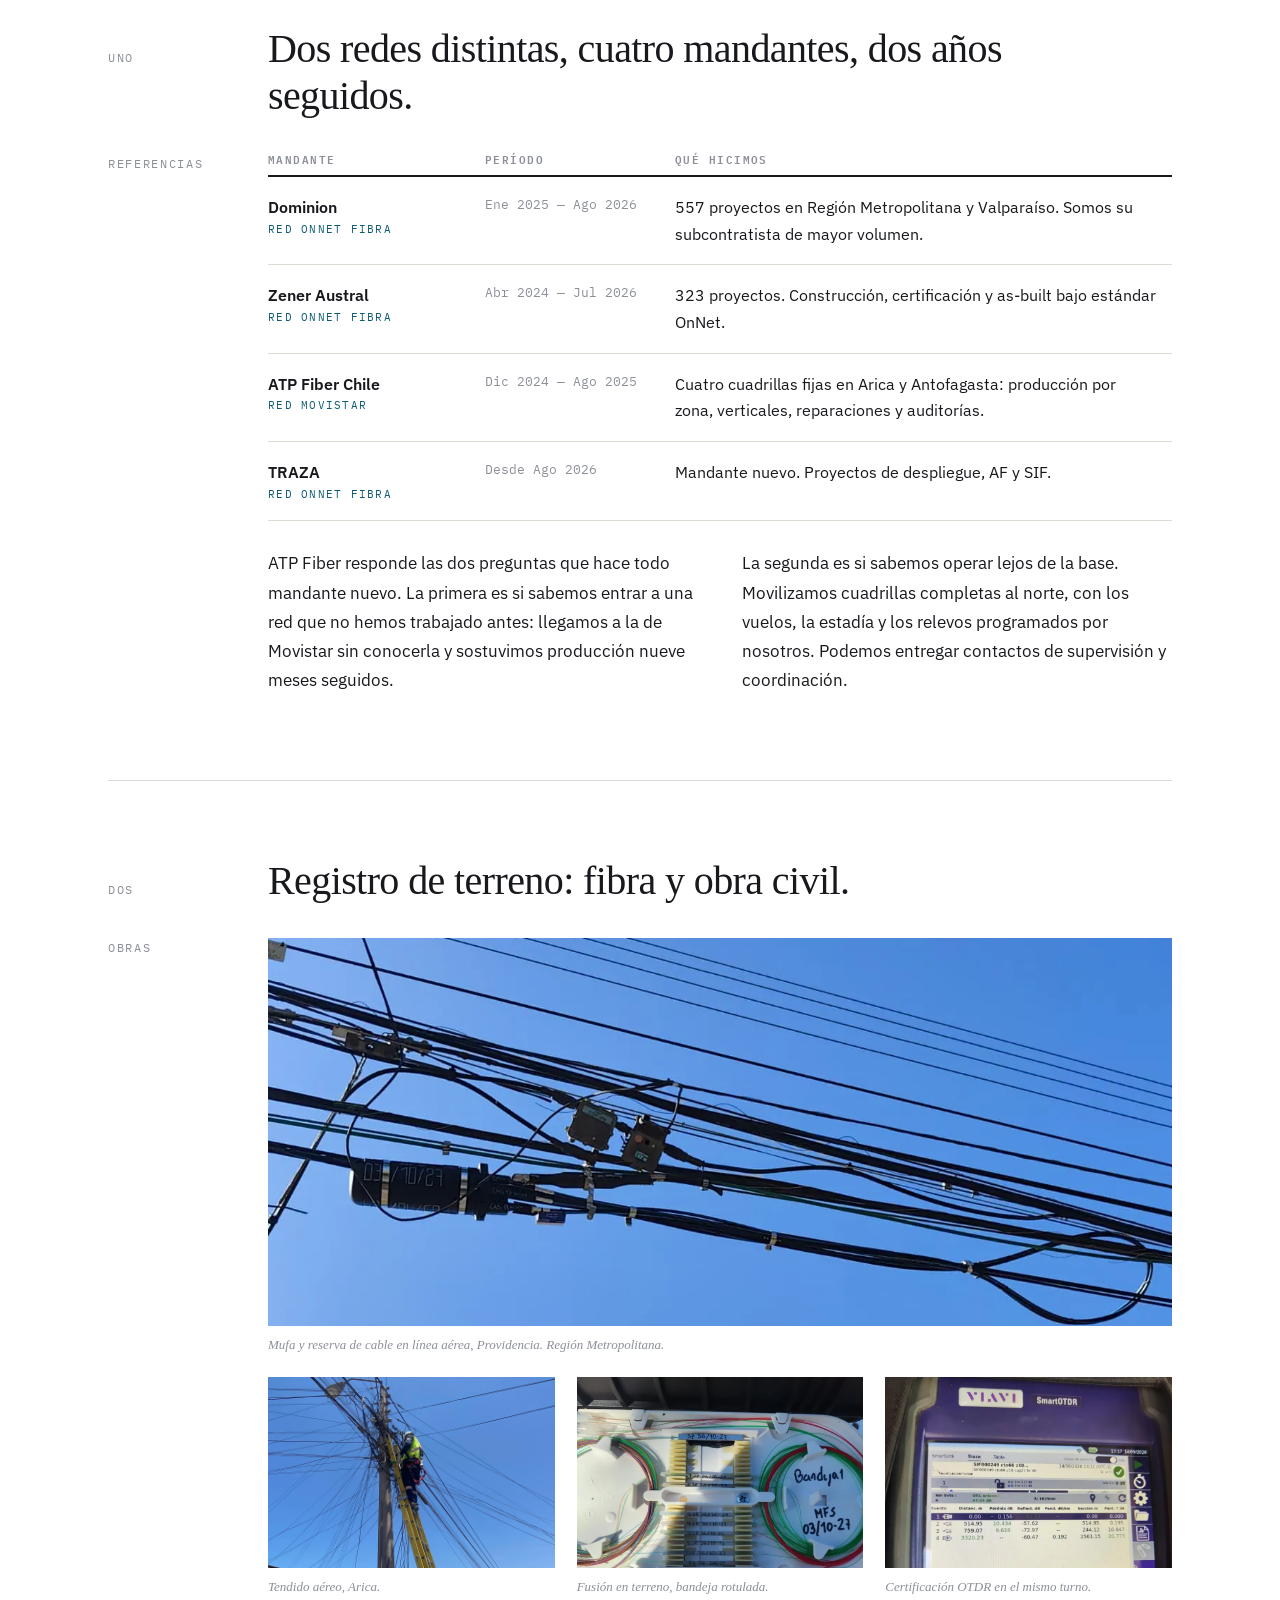
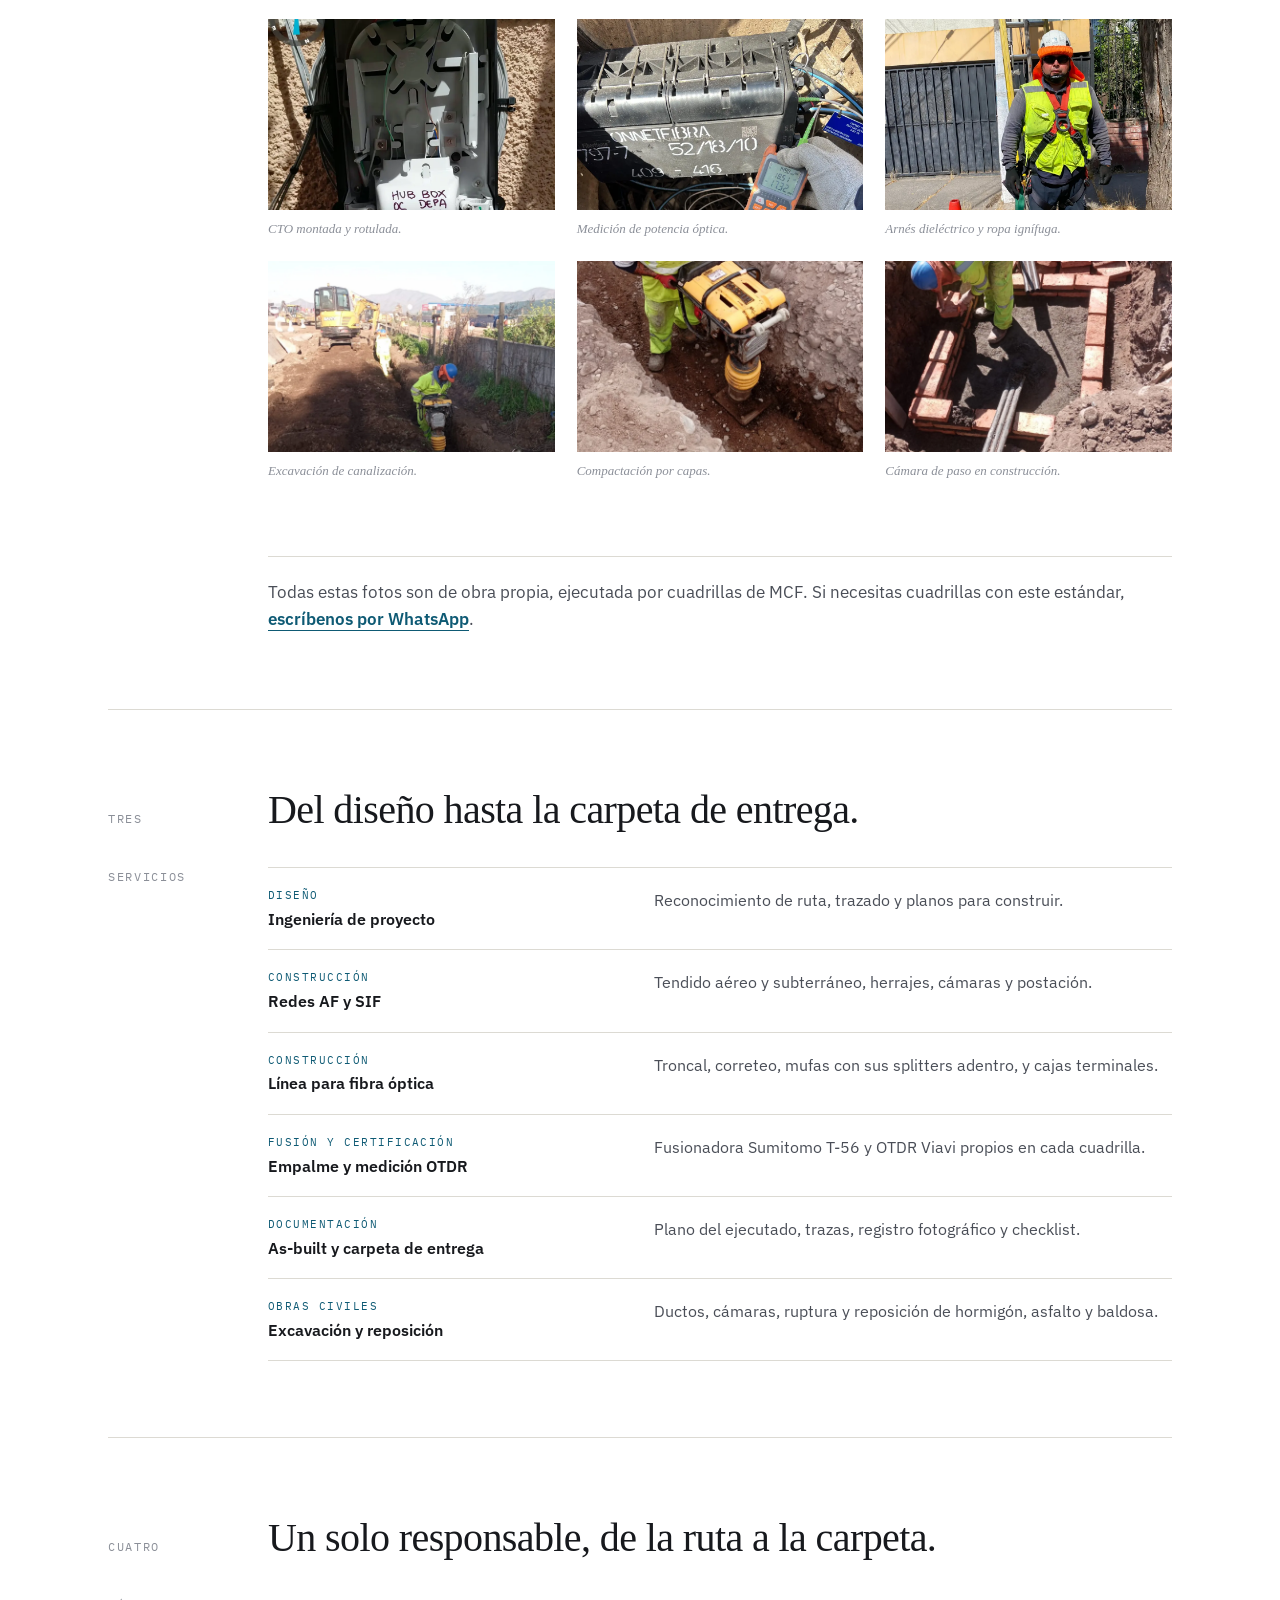
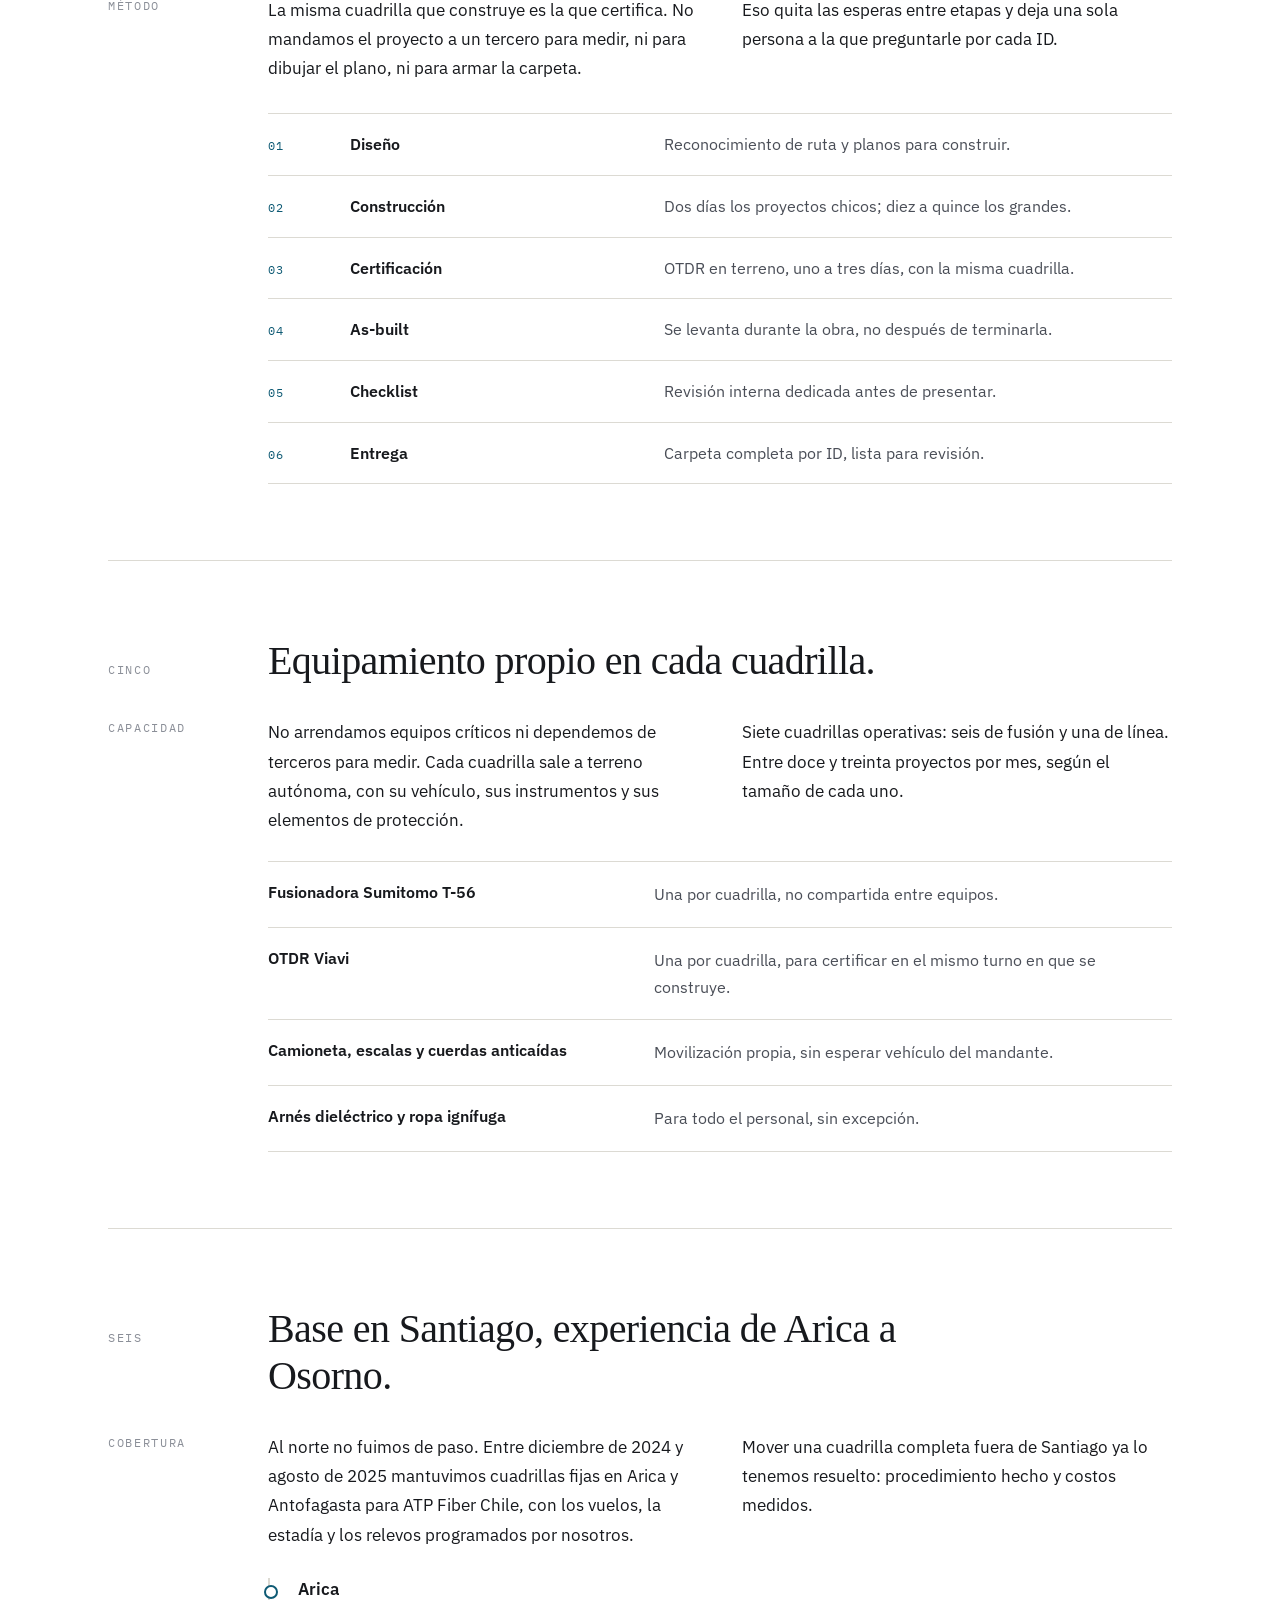
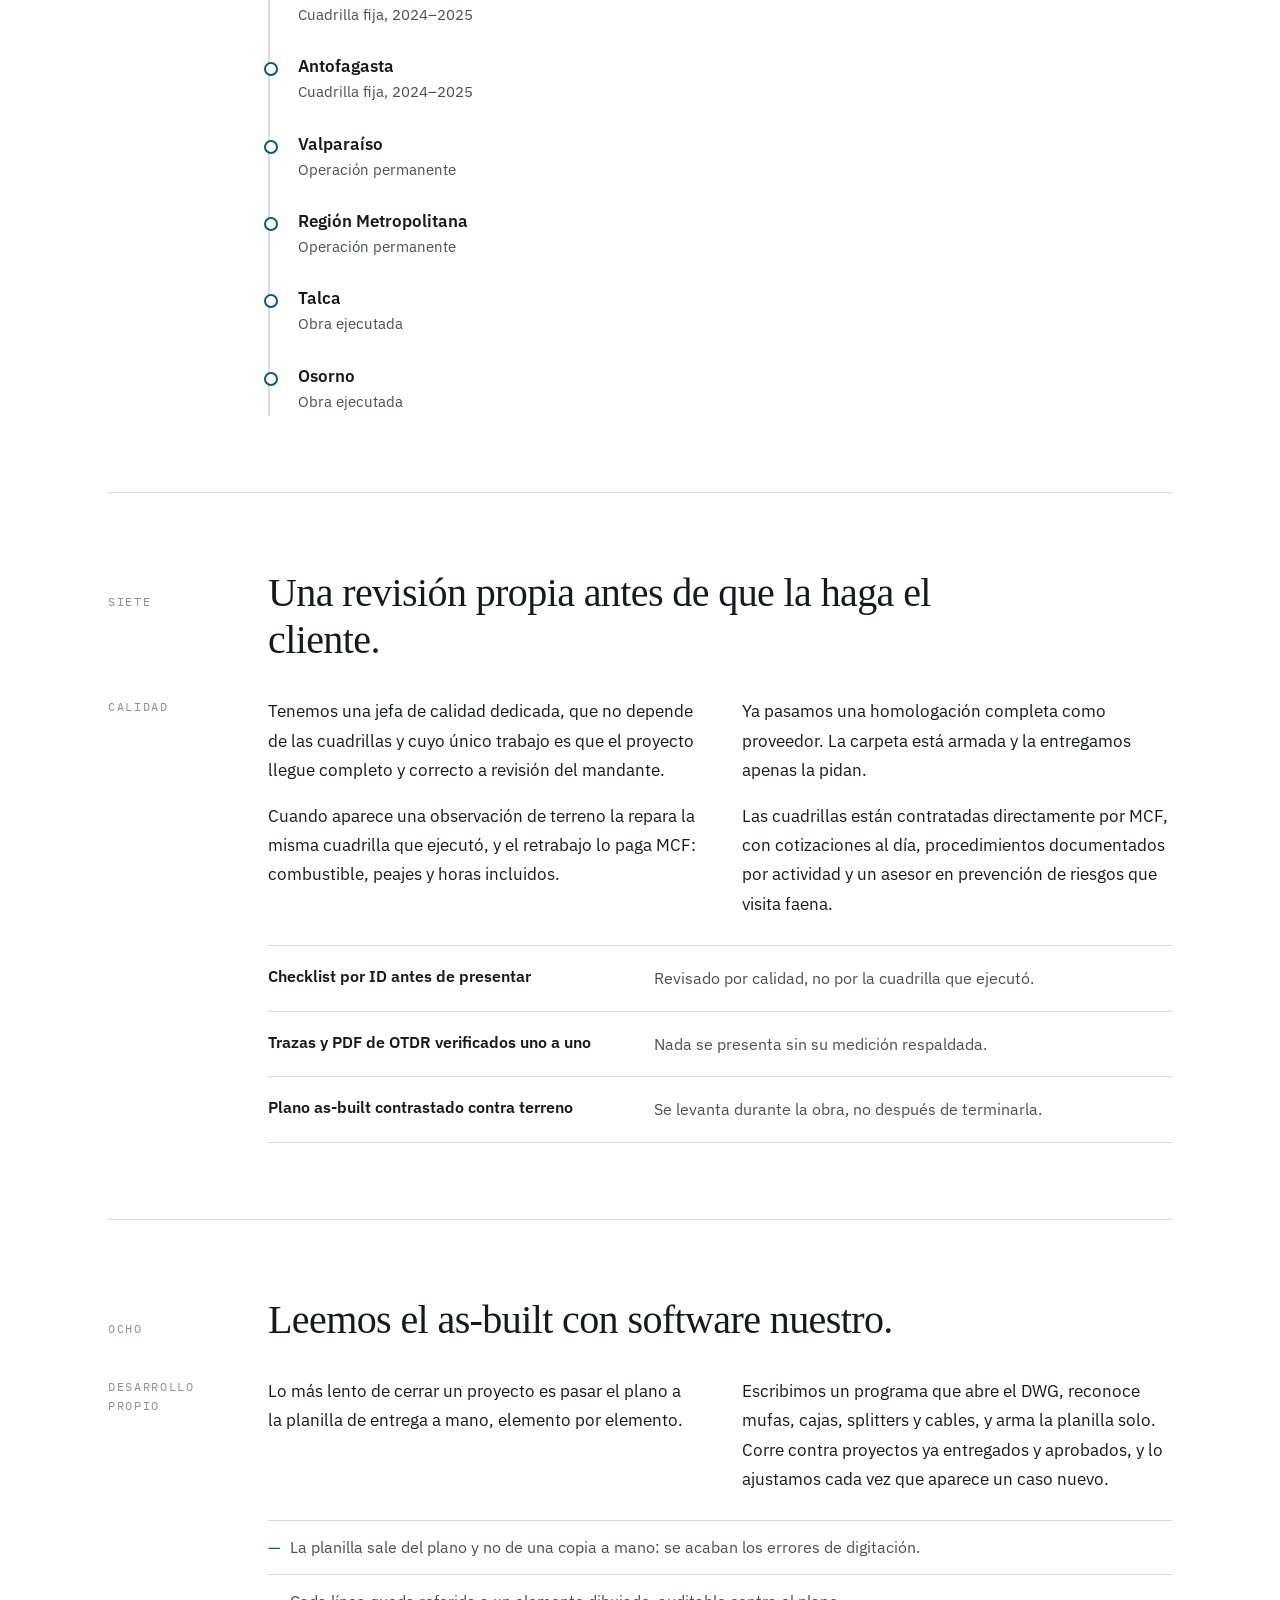
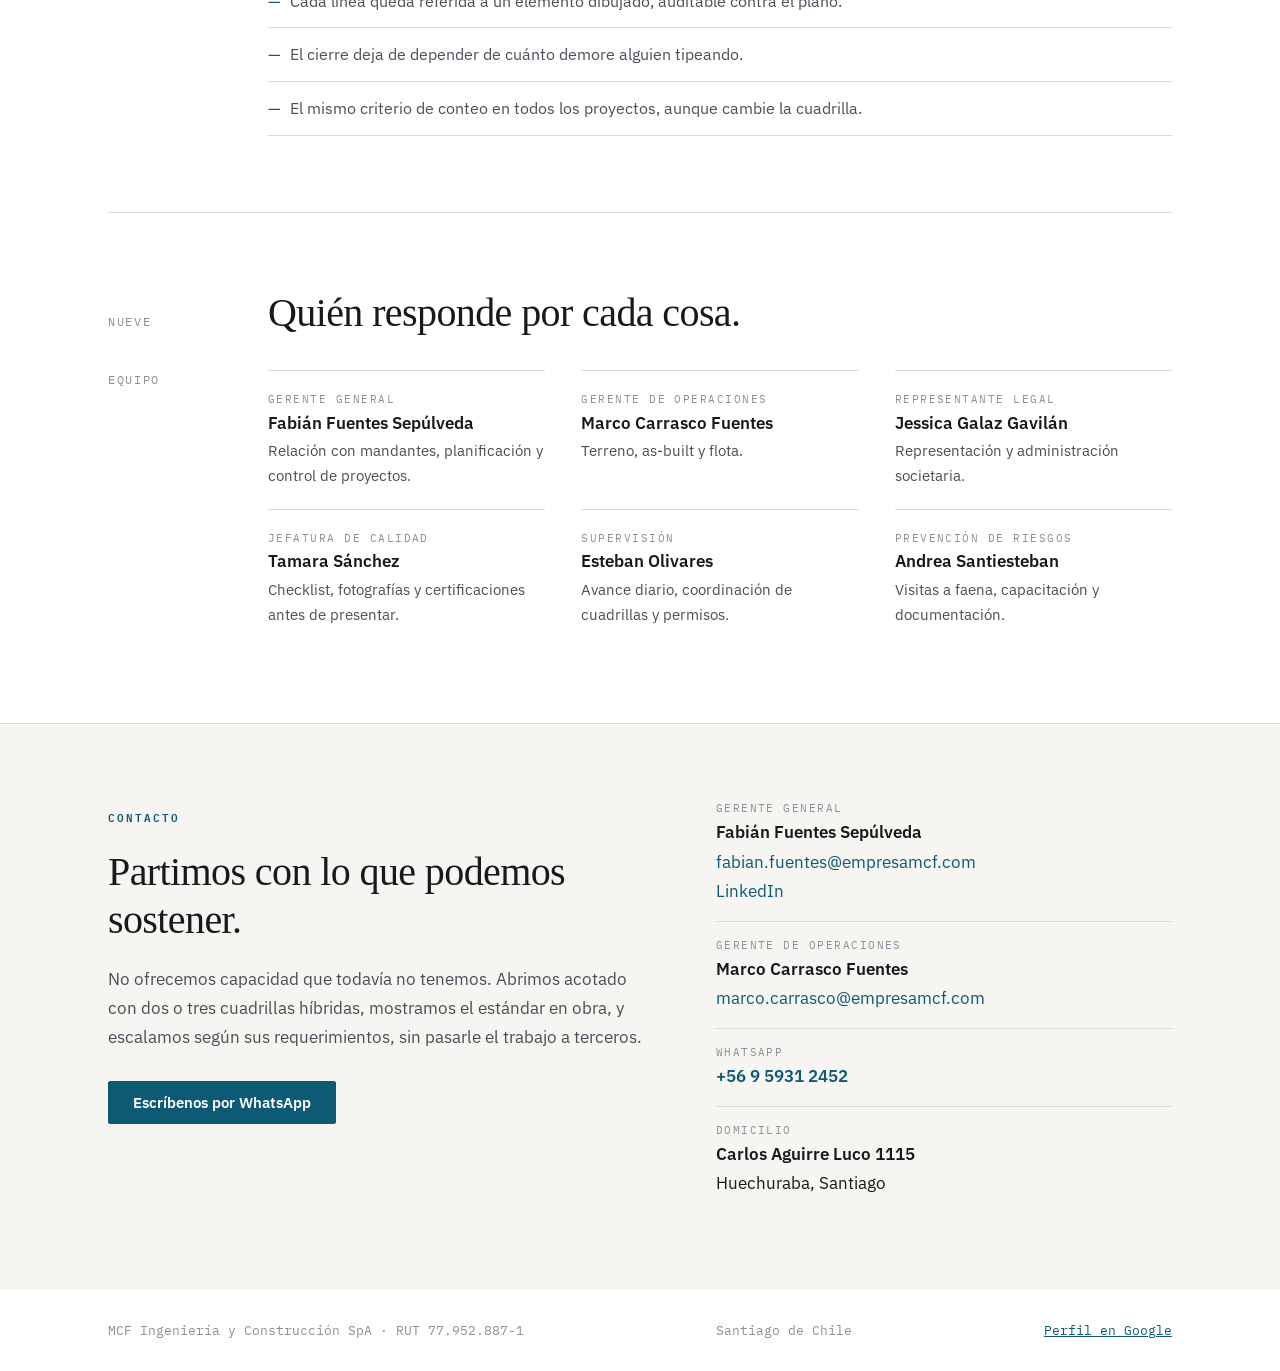
==== commit 1c435e67: "Enlazar el Perfil de Empresa en Google El perfil quedo verificado el 14-11-2026, asi que por primera" ====
--- a/index.html
+++ b/index.html
@@ -42,10 +42,13 @@
     "@type": "PostalAddress",
     "streetAddress": "Carlos Aguirre Luco 1115",
     "addressLocality": "Huechuraba",
+    "postalCode": "8590639",
     "addressRegion": "Región Metropolitana",
     "addressCountry": "CL"
   },
   "areaServed": "Chile",
+  "sameAs": ["https://www.google.com/maps?cid=9488126232227060836"],
+  "hasMap": "https://www.google.com/maps?cid=9488126232227060836",
   "description": "Contratista de planta externa: diseño, construcción AF y SIF, fusión y certificación OTDR, as-built y obras civiles para redes de fibra óptica.",
   "employee": {
     "@type": "Person",
@@ -597,6 +600,7 @@
   <div class="env">
     <span>MCF Ingeniería y Construcción SpA · RUT 77.952.887-1</span>
     <span>Santiago de Chile</span>
+    <span><a href="https://www.google.com/maps?cid=9488126232227060836" rel="noopener">Perfil en Google</a></span>
   </div>
 </footer>
 
